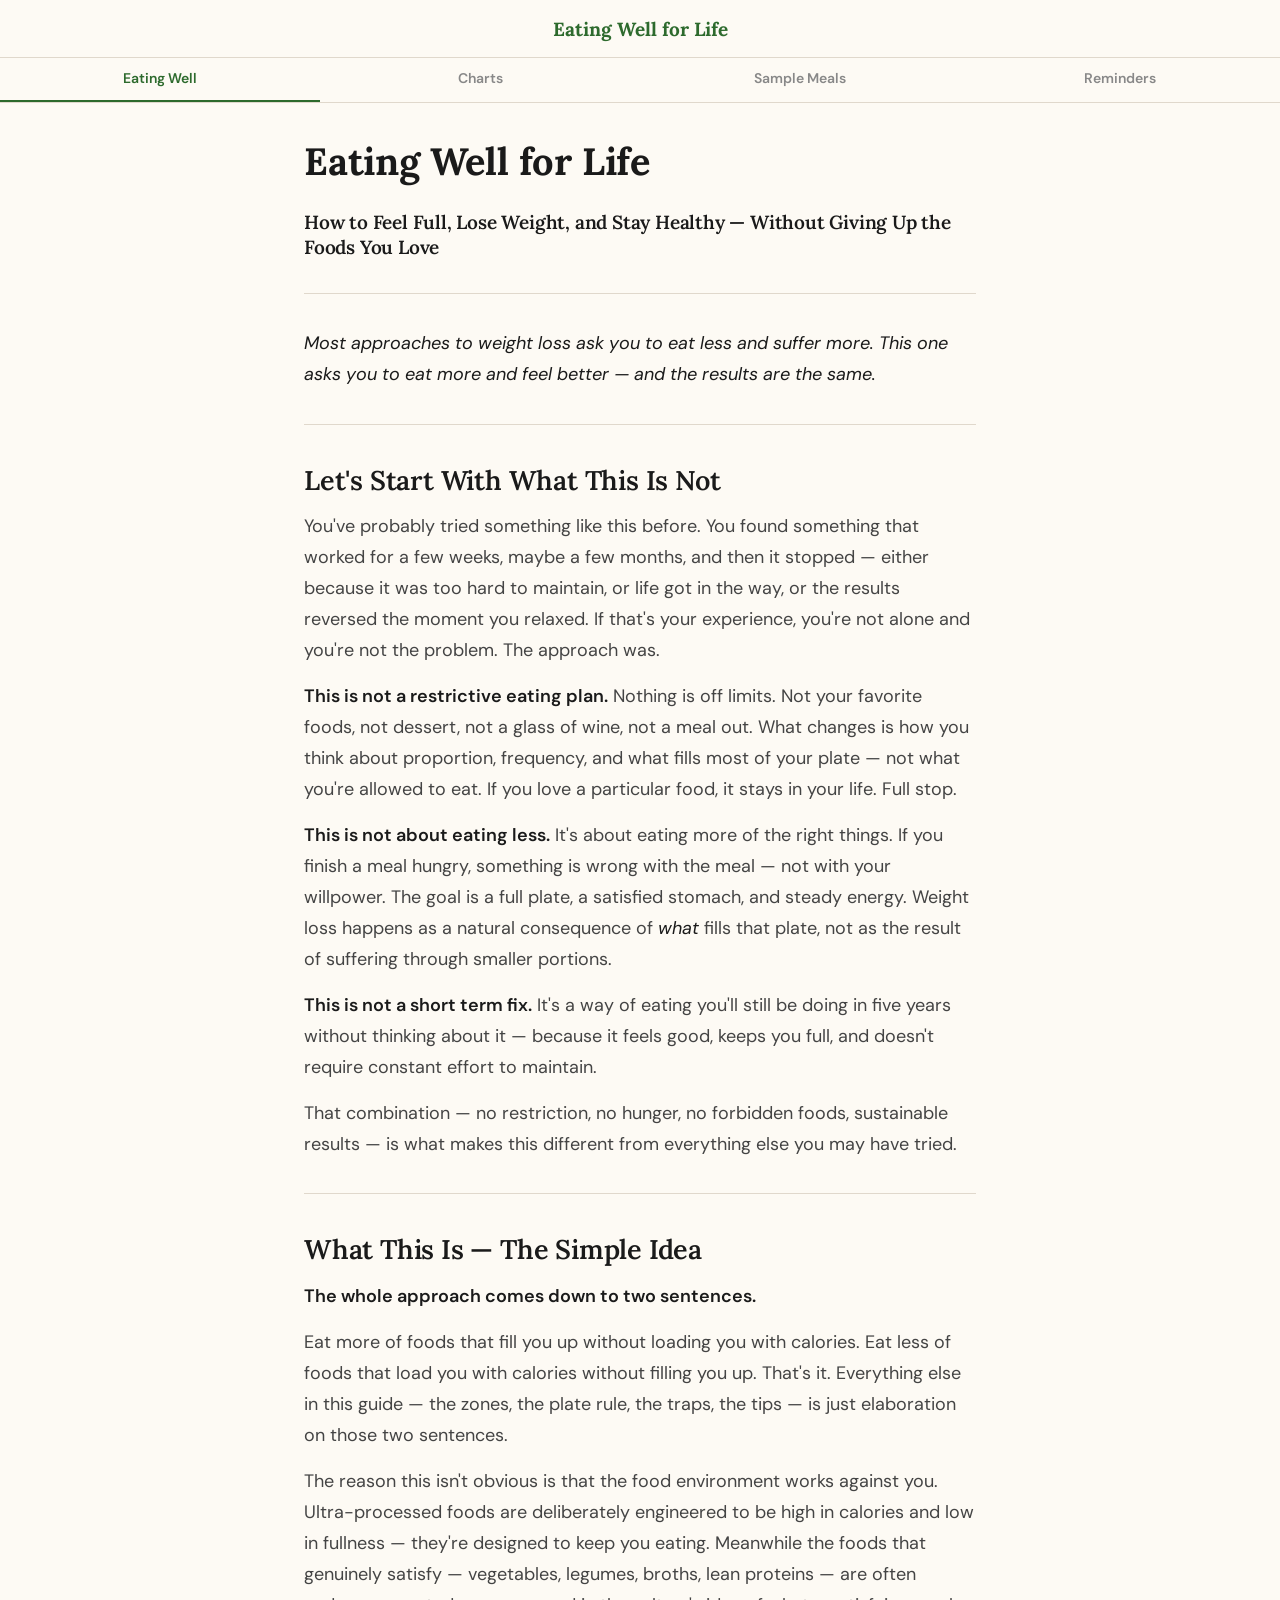
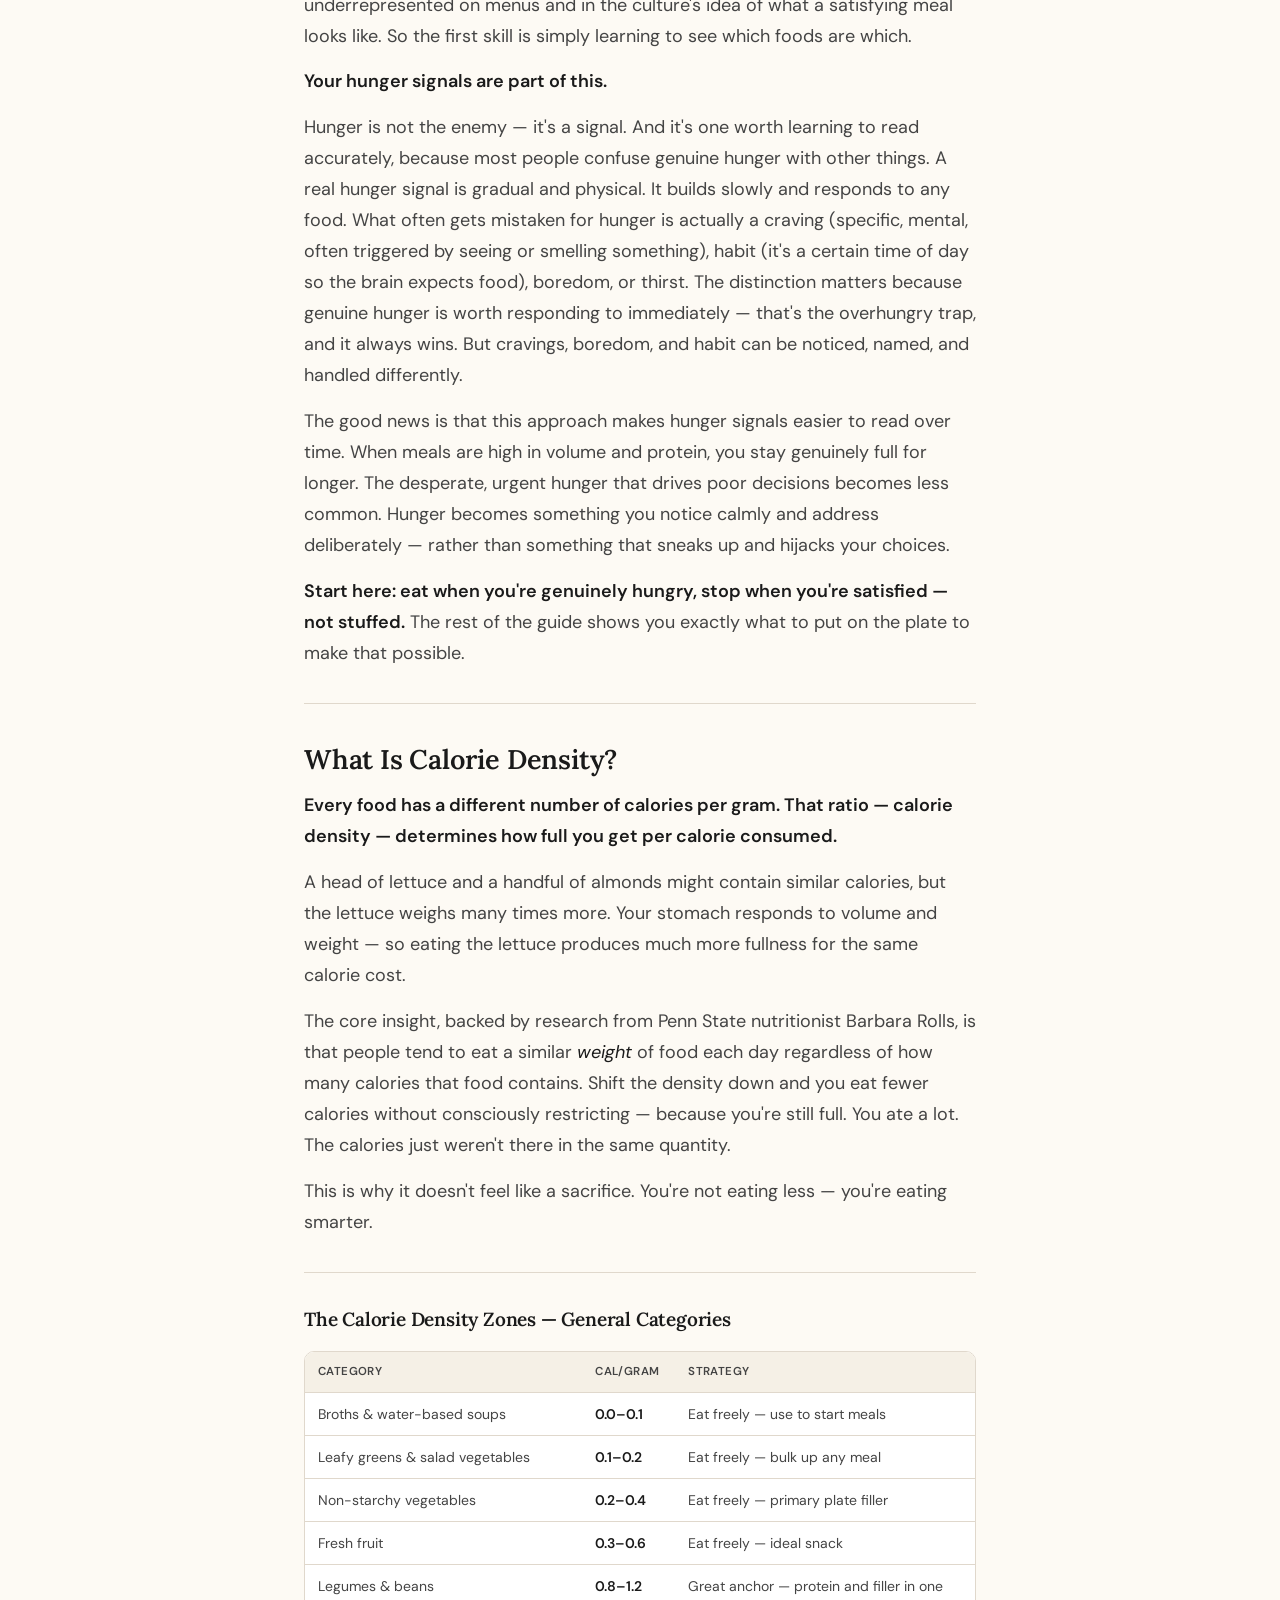
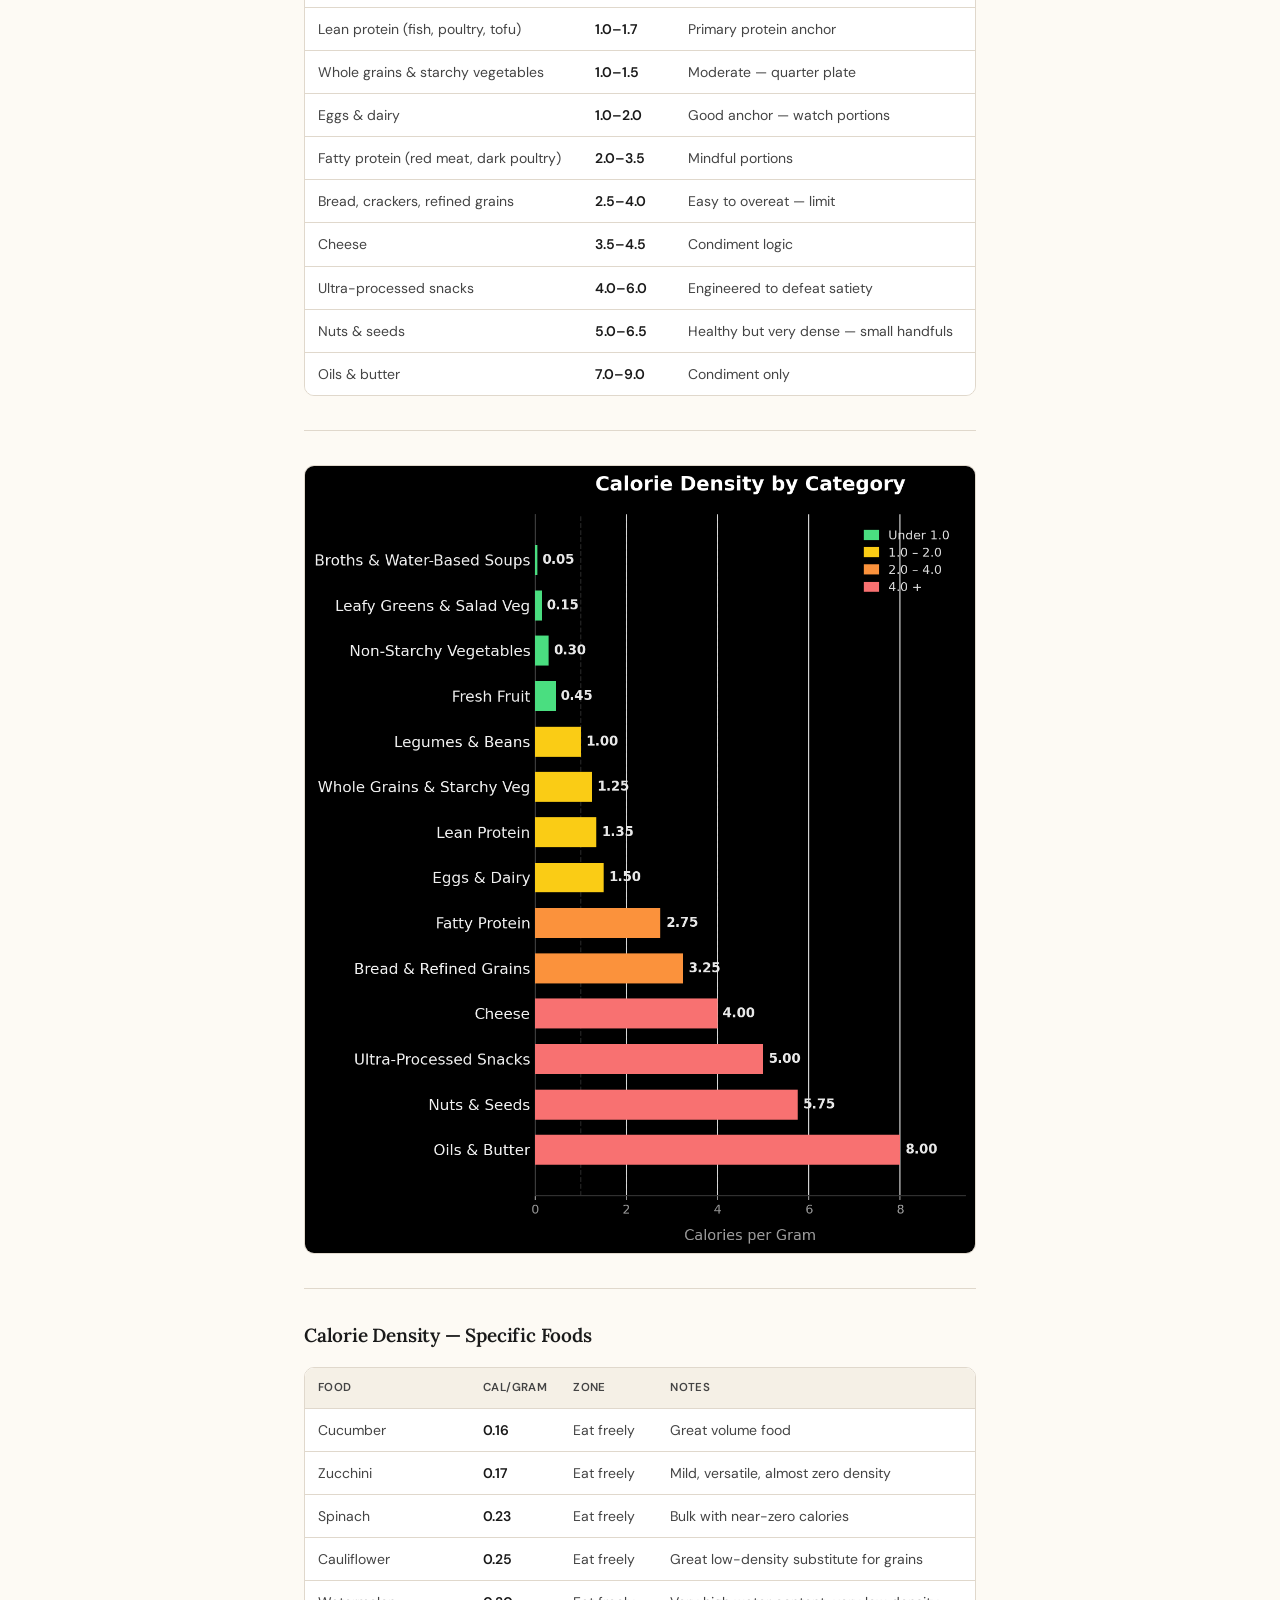
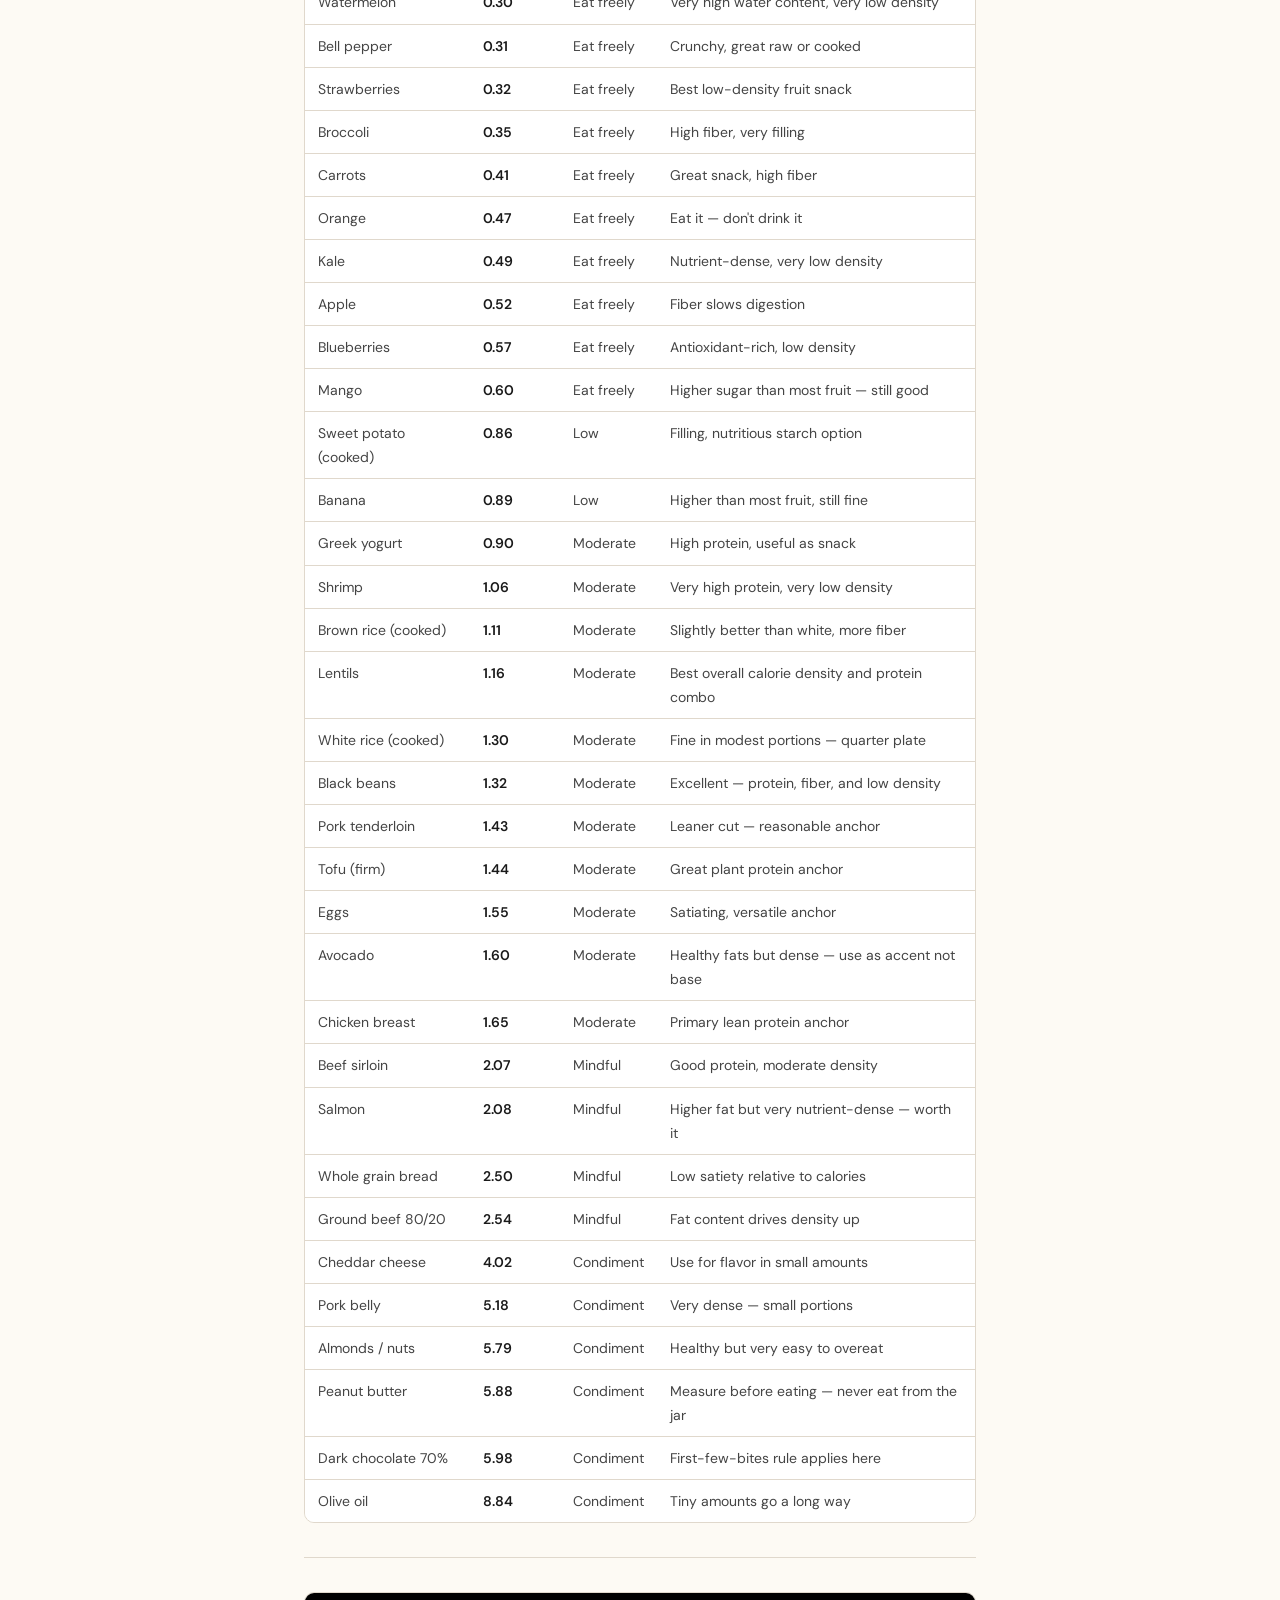
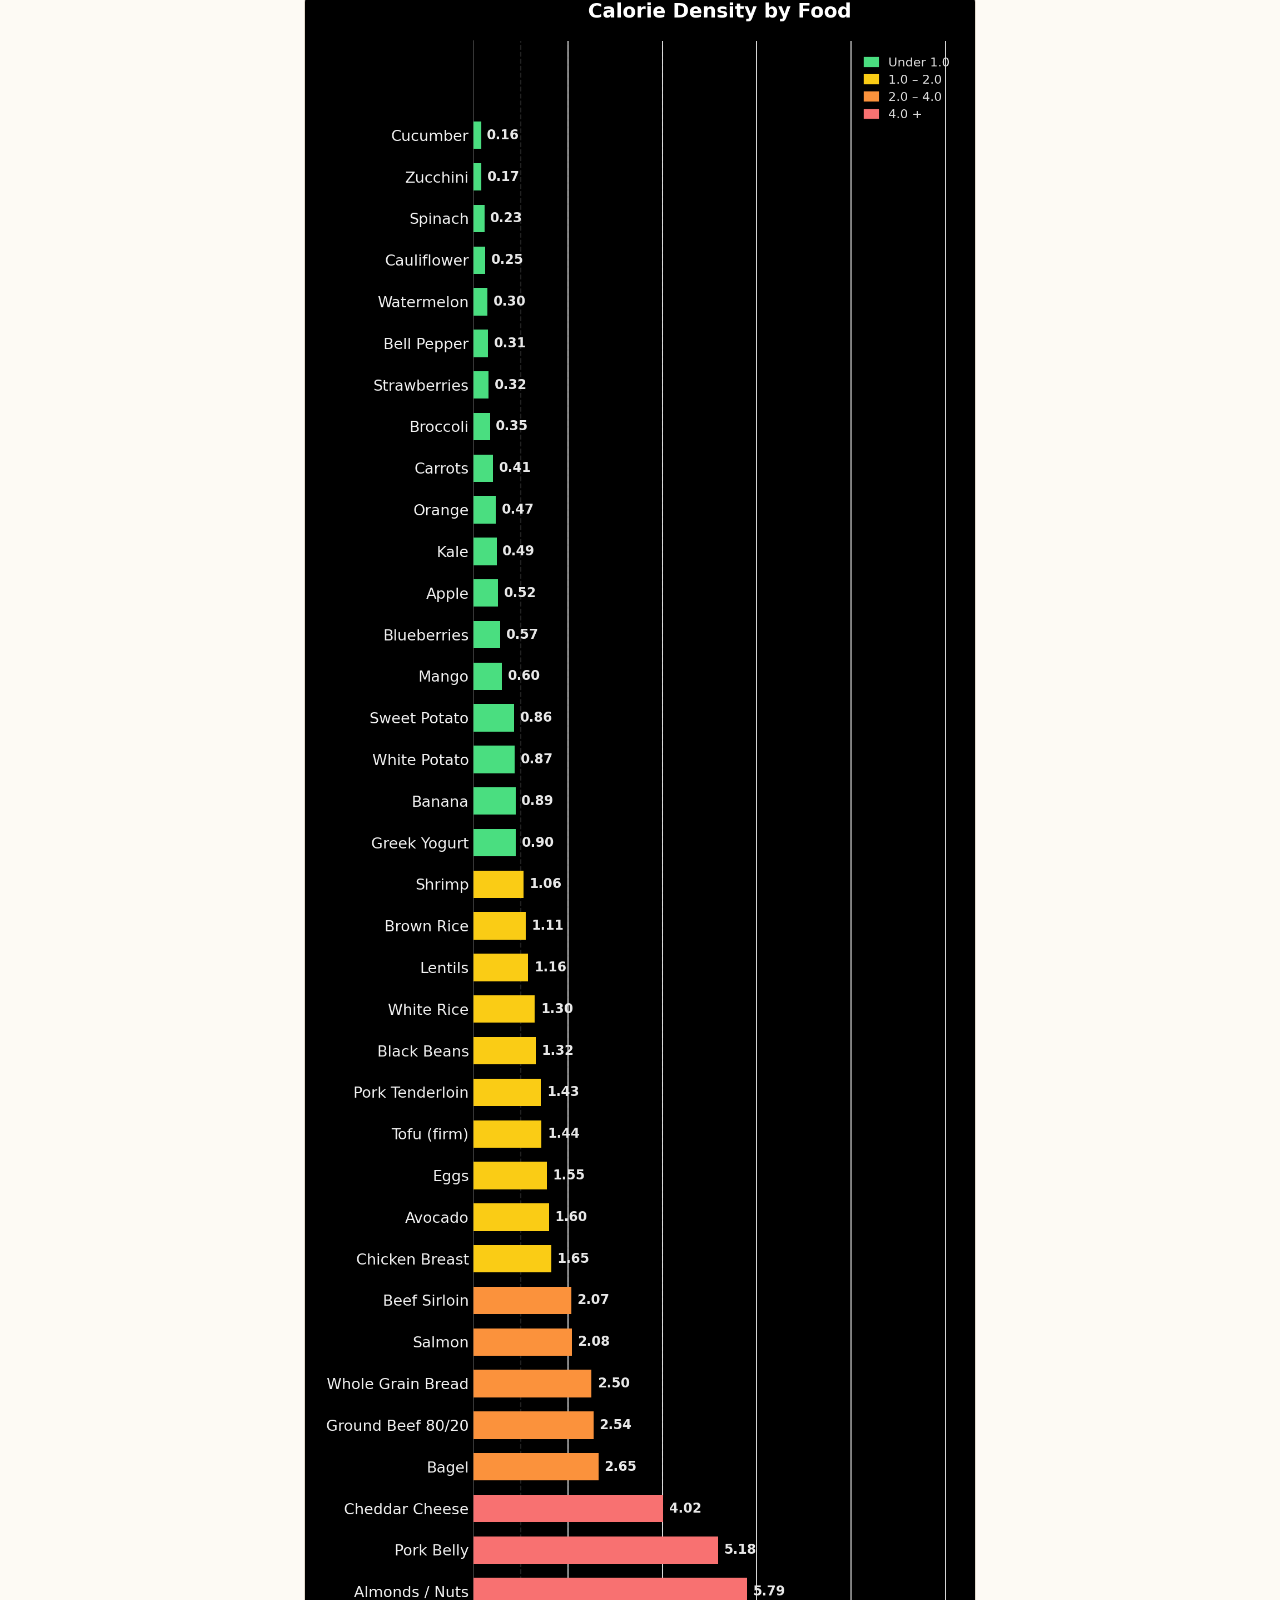
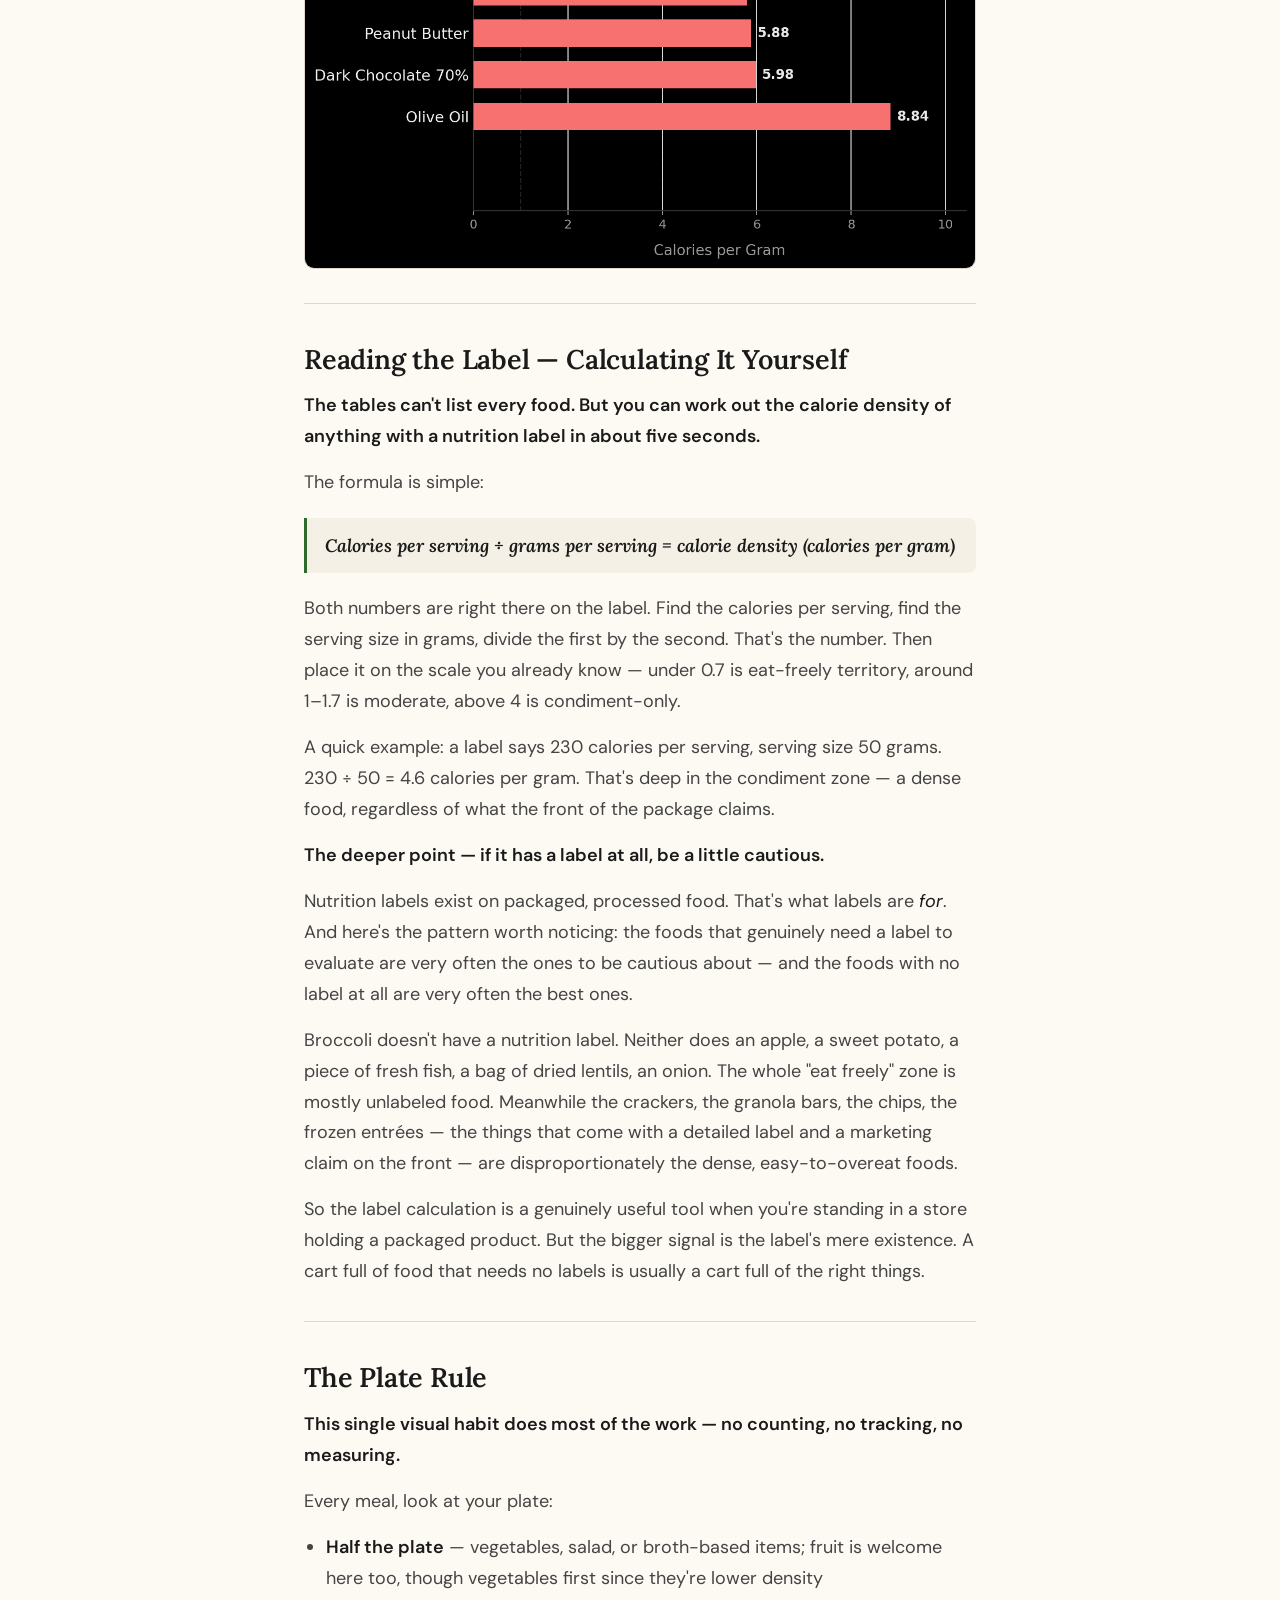
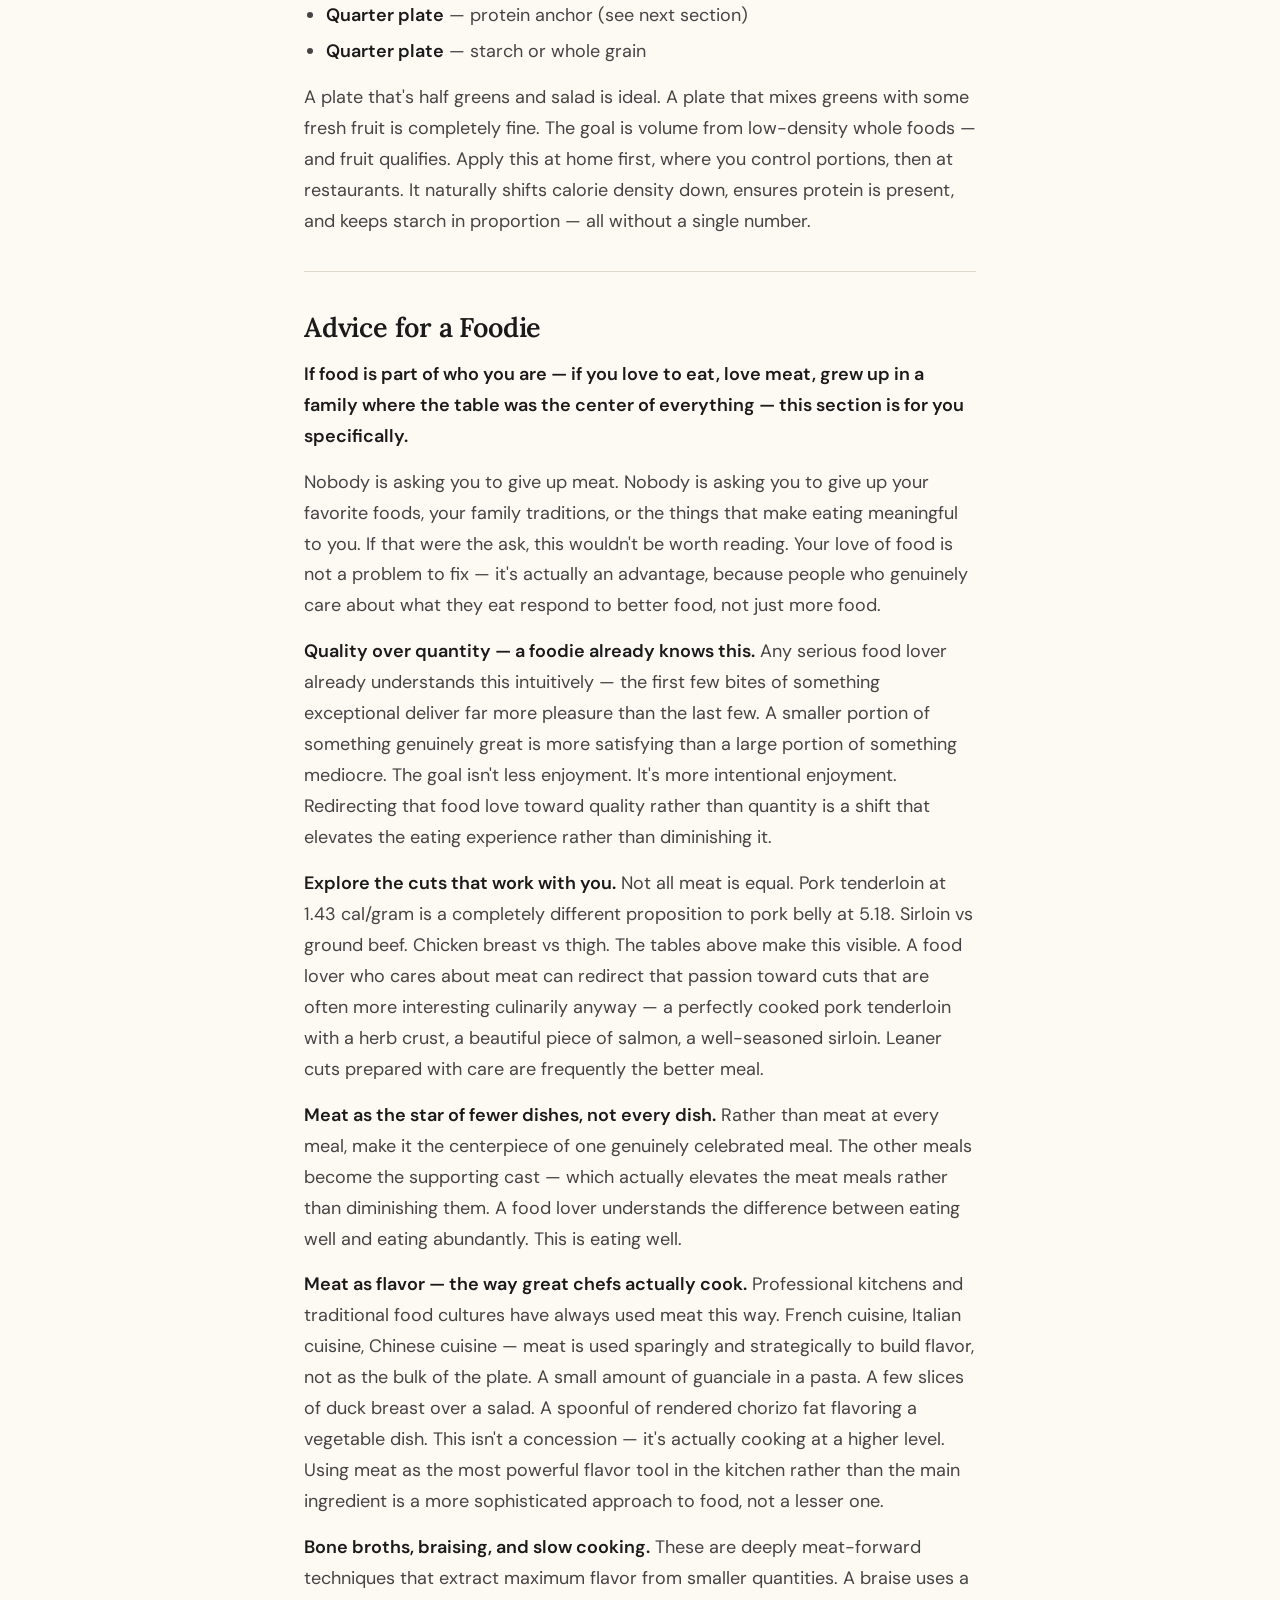
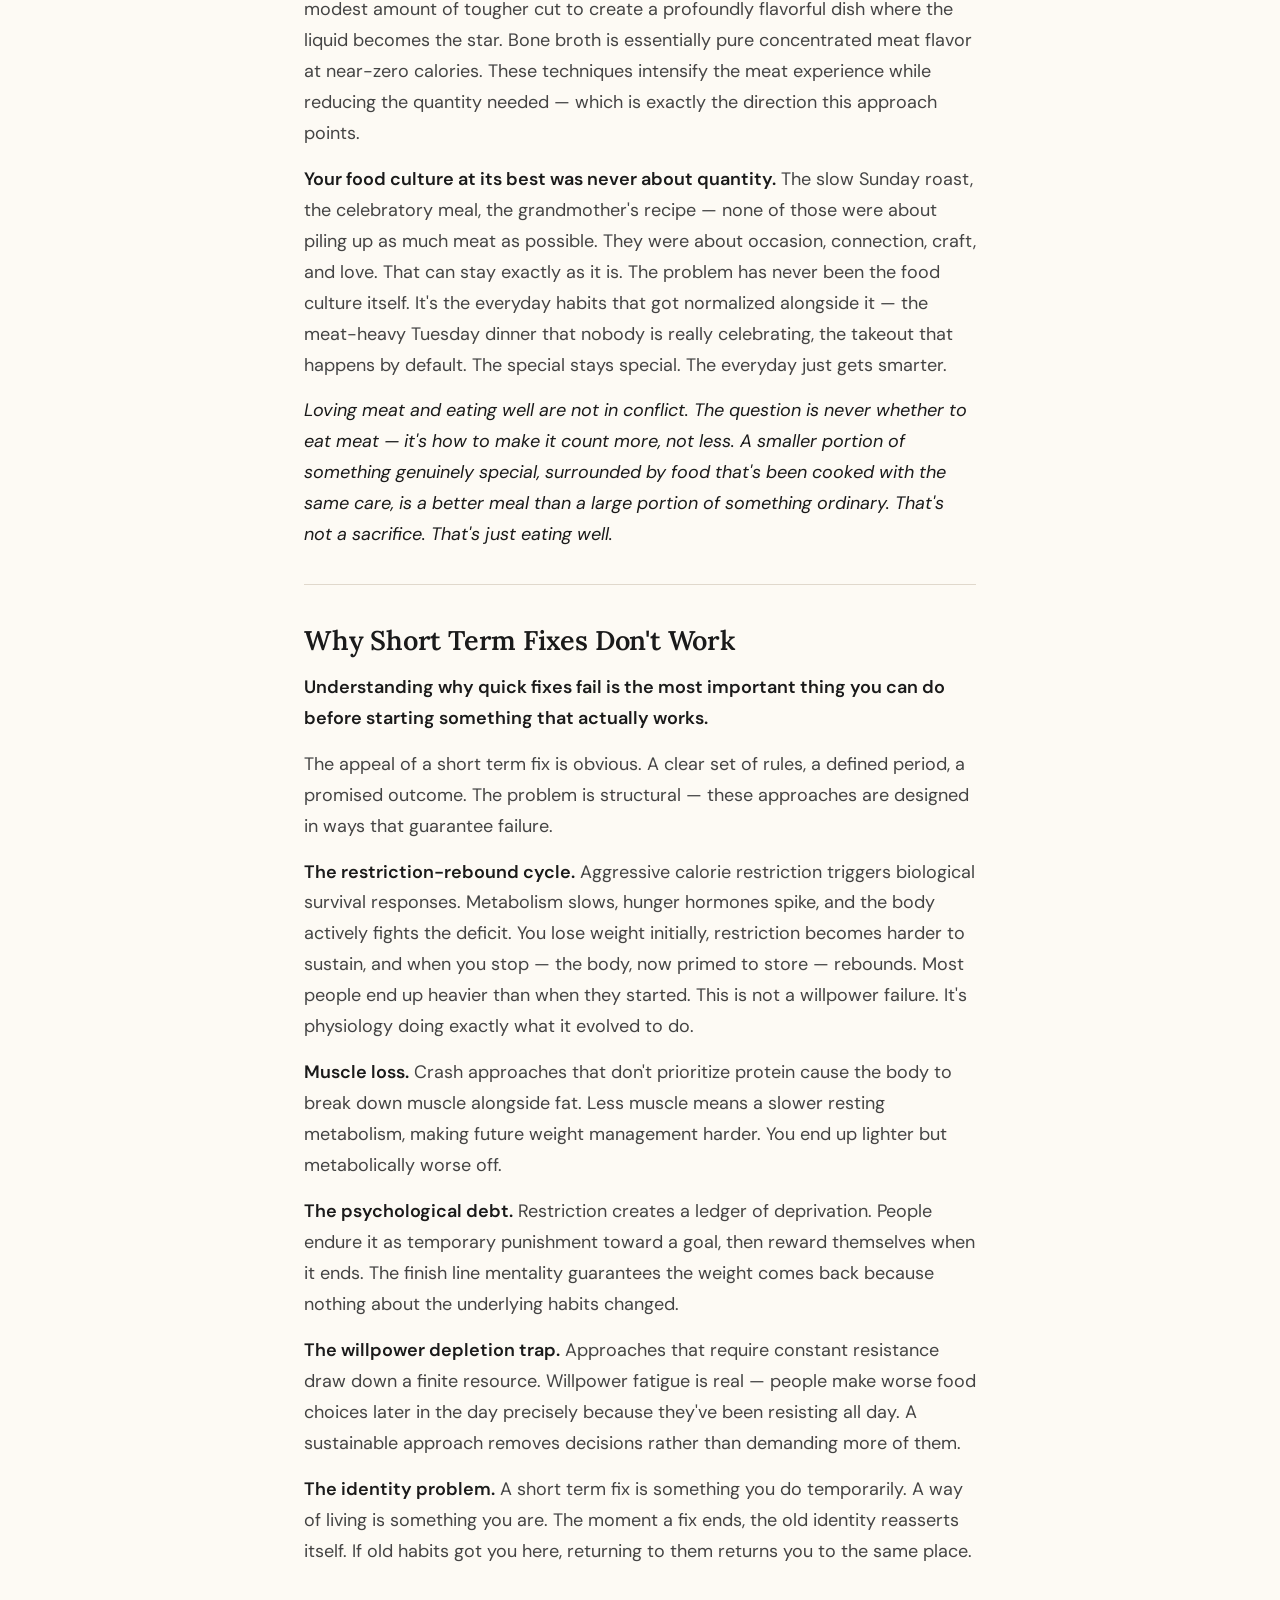
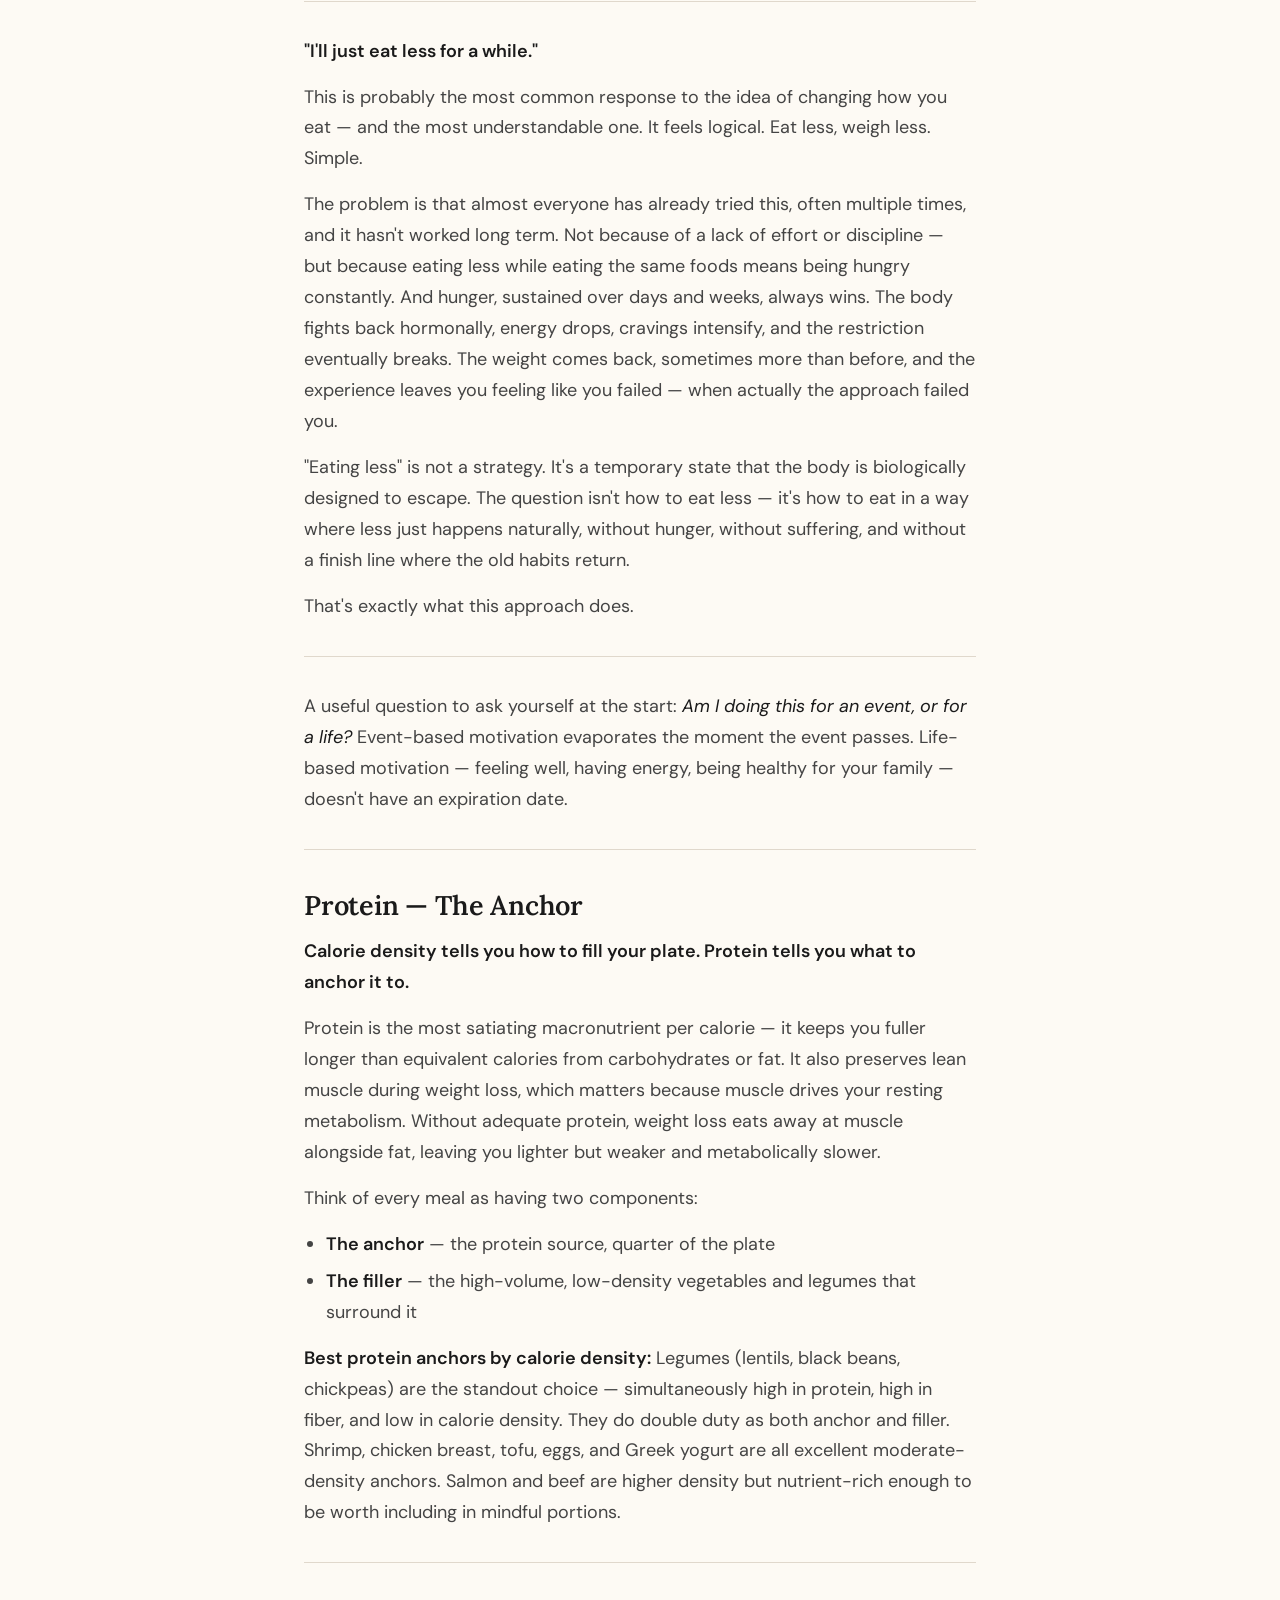
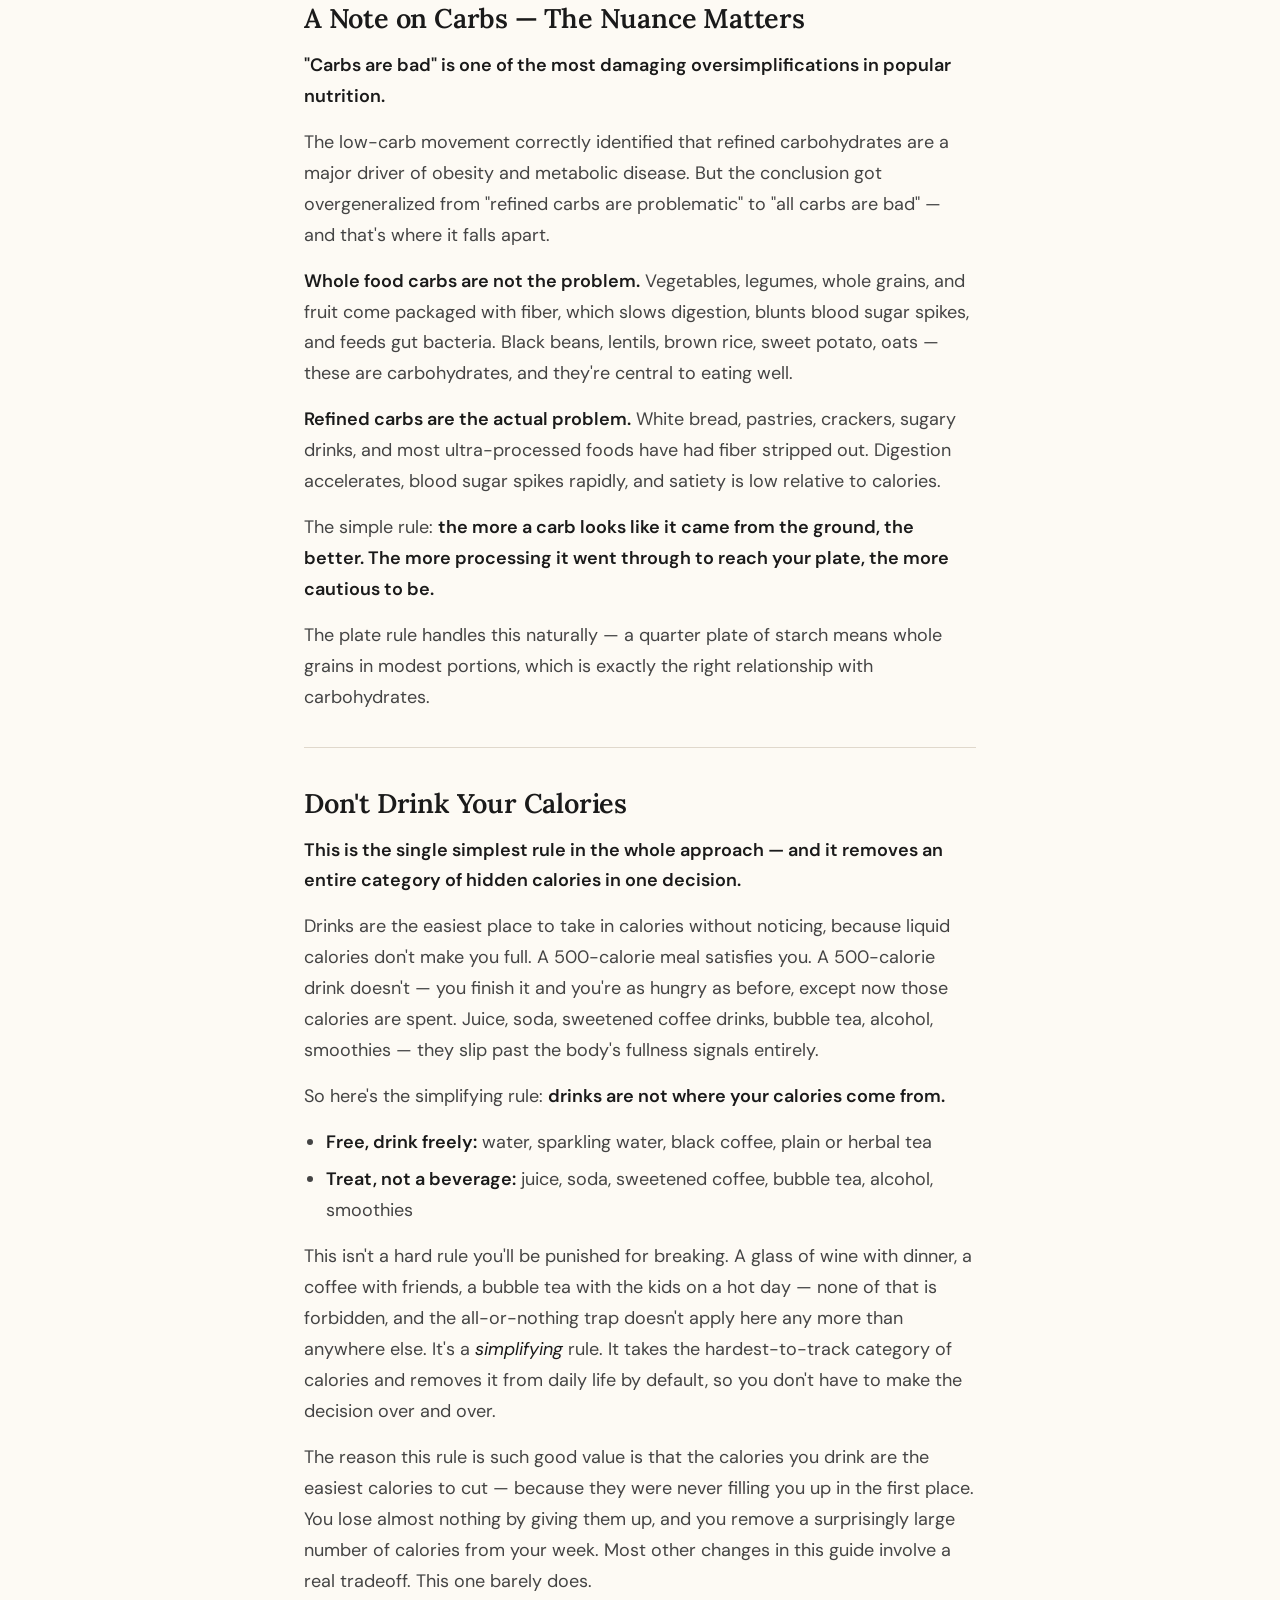
==== eating-well-for-life/index.html @ 0295f92c "Add eating-well app" ====
<!DOCTYPE html>
<html lang="en">
<head>
<meta charset="UTF-8">
<meta name="viewport" content="width=device-width, initial-scale=1.0, viewport-fit=cover">
<meta name="theme-color" content="#2D6A2D">
<title>Eating Well for Life</title>
<link rel="preconnect" href="https://fonts.googleapis.com">
<link rel="preconnect" href="https://fonts.gstatic.com" crossorigin>
<link href="https://fonts.googleapis.com/css2?family=Lora:ital,wght@0,400;0,600;0,700;1,400&family=DM+Sans:wght@300;400;500;600&display=swap" rel="stylesheet">
<style>
*,*::before,*::after{box-sizing:border-box;margin:0;padding:0;}
:root{
  --cream:#FDFAF4; --cream-dark:#F5F0E6;
  --green:#2D6A2D; --green-light:#E8F4E8; --green-mid:#4A8C4A;
  --terracotta:#B85C38;
  --text:#1A1A1A; --text-mid:#444; --text-light:#888;
  --border:#E0D8CC;
}
html{-webkit-text-size-adjust:100%;}
body{
  font-family:'DM Sans',sans-serif;
  background:var(--cream);
  color:var(--text-mid);
  font-size:17px;
  line-height:1.72;
  -webkit-font-smoothing:antialiased;
  padding-bottom:env(safe-area-inset-bottom);
}

/* ── HEADER ── */
header{
  position:sticky; top:0; z-index:100;
  background:rgba(253,250,244,0.97);
  backdrop-filter:blur(8px);
  -webkit-backdrop-filter:blur(8px);
  border-bottom:1px solid var(--border);
  padding-top:env(safe-area-inset-top);
}
.header-title{
  font-family:'Lora',serif; font-weight:700; font-size:17px;
  color:var(--green); text-align:center;
  padding:13px 16px 11px;
}
.tabs{
  display:flex; border-top:1px solid var(--border);
}
.tab{
  flex:1; background:none; border:none; cursor:pointer;
  font-family:'DM Sans',sans-serif; font-size:12.5px; font-weight:600;
  color:var(--text-light);
  padding:11px 4px 12px;
  border-bottom:2.5px solid transparent;
  transition:color .15s,border-color .15s;
  min-height:44px;
  -webkit-tap-highlight-color:transparent;
}
.tab.active{ color:var(--green); border-bottom-color:var(--green); }
.tab:active{ background:var(--green-light); }

/* ── LAYOUT ── */
main{ max-width:720px; margin:0 auto; padding:24px 18px 64px; }
.page{ display:none; }
.page.active{ display:block; animation:fade .25s ease; }
@keyframes fade{ from{opacity:0;} to{opacity:1;} }

/* ── TYPOGRAPHY ── */
h1,h2,h3,h4{ font-family:'Lora',serif; line-height:1.28; color:var(--text); letter-spacing:-0.2px; }
h1{ font-size:30px; font-weight:700; margin:8px 0 18px; line-height:1.2; }
h2{ font-size:23px; font-weight:600; margin:38px 0 14px; }
h3{ font-size:19px; font-weight:600; margin:26px 0 10px; }
h4{ font-size:16px; font-weight:600; margin:18px 0 6px; color:var(--text-mid); }
p{ margin:0 0 15px; }
strong{ color:var(--text); font-weight:600; }
em{ font-style:italic; color:var(--text); }
ul,ol{ margin:0 0 15px; padding-left:22px; }
li{ margin-bottom:6px; }
a{ color:var(--green); text-decoration:underline; }
hr{ border:none; border-top:1px solid var(--border); margin:34px 0; }

/* first heading of a page sits tighter */
.page > h1:first-child{ margin-top:4px; }

/* ── BLOCKQUOTES ── */
blockquote{
  background:var(--cream-dark);
  border-left:3px solid var(--green);
  border-radius:0 8px 8px 0;
  padding:14px 18px; margin:20px 0;
  font-family:'Lora',serif; font-style:italic;
  font-size:18px; color:var(--text); line-height:1.5;
}
blockquote p{ margin:0; }
blockquote p + p{ margin-top:10px; }

/* ── TABLES ── */
.table-scroll{
  overflow-x:auto; -webkit-overflow-scrolling:touch;
  margin:20px 0; border:1px solid var(--border); border-radius:10px;
}
table{ width:100%; border-collapse:collapse; background:#fff; font-size:14px; }
th{
  background:var(--cream-dark); text-align:left;
  padding:10px 13px; font-weight:600; font-size:11.5px;
  letter-spacing:0.4px; text-transform:uppercase; color:var(--text-mid);
  border-bottom:1px solid var(--border); white-space:nowrap;
}
td{ padding:9px 13px; border-bottom:1px solid var(--border); vertical-align:top; }
tr:last-child td{ border-bottom:none; }
td:nth-child(2){ font-weight:600; color:var(--text); white-space:nowrap; }

/* ── IMAGES / CHARTS ── */
img{ max-width:100%; height:auto; display:block; }
img.chart, .page img{
  width:100%; border-radius:10px; margin:16px 0 8px;
  border:1px solid var(--border); background:#000;
}
.charts-intro{
  background:var(--green-light);
  border-left:3px solid var(--green);
  border-radius:0 8px 8px 0;
  padding:14px 18px; margin:18px 0 26px;
  color:var(--text);
}

/* ── CODE (rare) ── */
code{
  background:var(--cream-dark); padding:1px 5px;
  border-radius:4px; font-size:14px;
}

/* ── FOOTER ── */
footer{
  text-align:center; color:var(--text-light); font-size:12.5px;
  padding:28px 18px 8px; border-top:1px solid var(--border);
  max-width:720px; margin:40px auto 0;
}

/* ── LARGER SCREENS ── */
@media (min-width:600px){
  body{ font-size:18px; }
  h1{ font-size:38px; }
  h2{ font-size:27px; }
  .header-title{ font-size:19px; }
  .tab{ font-size:14px; }
  main{ padding:32px 24px 72px; }
}
</style>
</head>
<body>

<header>
  <div class="header-title">Eating Well for Life</div>
  <div class="tabs">
    <button class="tab active" data-page="guide">Eating Well</button>
    <button class="tab" data-page="charts">Charts</button>
    <button class="tab" data-page="meals">Sample Meals</button>
    <button class="tab" data-page="reminders">Reminders</button>
  </div>
</header>

<main>
  <div class="page active" id="page-guide"><h1>Eating Well for Life</h1>
<h3>How to Feel Full, Lose Weight, and Stay Healthy — Without Giving Up the Foods You Love</h3>
<hr />
<p><em>Most approaches to weight loss ask you to eat less and suffer more. This one asks you to eat more and feel better — and the results are the same.</em></p>
<hr />
<h2>Let's Start With What This Is Not</h2>
<p>You've probably tried something like this before. You found something that worked for a few weeks, maybe a few months, and then it stopped — either because it was too hard to maintain, or life got in the way, or the results reversed the moment you relaxed. If that's your experience, you're not alone and you're not the problem. The approach was.</p>
<p><strong>This is not a restrictive eating plan.</strong> Nothing is off limits. Not your favorite foods, not dessert, not a glass of wine, not a meal out. What changes is how you think about proportion, frequency, and what fills most of your plate — not what you're allowed to eat. If you love a particular food, it stays in your life. Full stop.</p>
<p><strong>This is not about eating less.</strong> It's about eating more of the right things. If you finish a meal hungry, something is wrong with the meal — not with your willpower. The goal is a full plate, a satisfied stomach, and steady energy. Weight loss happens as a natural consequence of <em>what</em> fills that plate, not as the result of suffering through smaller portions.</p>
<p><strong>This is not a short term fix.</strong> It's a way of eating you'll still be doing in five years without thinking about it — because it feels good, keeps you full, and doesn't require constant effort to maintain.</p>
<p>That combination — no restriction, no hunger, no forbidden foods, sustainable results — is what makes this different from everything else you may have tried.</p>
<hr />
<h2>What This Is — The Simple Idea</h2>
<p><strong>The whole approach comes down to two sentences.</strong></p>
<p>Eat more of foods that fill you up without loading you with calories. Eat less of foods that load you with calories without filling you up. That's it. Everything else in this guide — the zones, the plate rule, the traps, the tips — is just elaboration on those two sentences.</p>
<p>The reason this isn't obvious is that the food environment works against you. Ultra-processed foods are deliberately engineered to be high in calories and low in fullness — they're designed to keep you eating. Meanwhile the foods that genuinely satisfy — vegetables, legumes, broths, lean proteins — are often underrepresented on menus and in the culture's idea of what a satisfying meal looks like. So the first skill is simply learning to see which foods are which.</p>
<p><strong>Your hunger signals are part of this.</strong></p>
<p>Hunger is not the enemy — it's a signal. And it's one worth learning to read accurately, because most people confuse genuine hunger with other things. A real hunger signal is gradual and physical. It builds slowly and responds to any food. What often gets mistaken for hunger is actually a craving (specific, mental, often triggered by seeing or smelling something), habit (it's a certain time of day so the brain expects food), boredom, or thirst. The distinction matters because genuine hunger is worth responding to immediately — that's the overhungry trap, and it always wins. But cravings, boredom, and habit can be noticed, named, and handled differently.</p>
<p>The good news is that this approach makes hunger signals easier to read over time. When meals are high in volume and protein, you stay genuinely full for longer. The desperate, urgent hunger that drives poor decisions becomes less common. Hunger becomes something you notice calmly and address deliberately — rather than something that sneaks up and hijacks your choices.</p>
<p><strong>Start here: eat when you're genuinely hungry, stop when you're satisfied — not stuffed.</strong> The rest of the guide shows you exactly what to put on the plate to make that possible.</p>
<hr />
<h2>What Is Calorie Density?</h2>
<p><strong>Every food has a different number of calories per gram. That ratio — calorie density — determines how full you get per calorie consumed.</strong></p>
<p>A head of lettuce and a handful of almonds might contain similar calories, but the lettuce weighs many times more. Your stomach responds to volume and weight — so eating the lettuce produces much more fullness for the same calorie cost.</p>
<p>The core insight, backed by research from Penn State nutritionist Barbara Rolls, is that people tend to eat a similar <em>weight</em> of food each day regardless of how many calories that food contains. Shift the density down and you eat fewer calories without consciously restricting — because you're still full. You ate a lot. The calories just weren't there in the same quantity.</p>
<p>This is why it doesn't feel like a sacrifice. You're not eating less — you're eating smarter.</p>
<hr />
<h3>The Calorie Density Zones — General Categories</h3>
<div class="table-scroll"><table>
<thead>
<tr>
<th>Category</th>
<th>Cal/gram</th>
<th>Strategy</th>
</tr>
</thead>
<tbody>
<tr>
<td>Broths &amp; water-based soups</td>
<td>0.0–0.1</td>
<td>Eat freely — use to start meals</td>
</tr>
<tr>
<td>Leafy greens &amp; salad vegetables</td>
<td>0.1–0.2</td>
<td>Eat freely — bulk up any meal</td>
</tr>
<tr>
<td>Non-starchy vegetables</td>
<td>0.2–0.4</td>
<td>Eat freely — primary plate filler</td>
</tr>
<tr>
<td>Fresh fruit</td>
<td>0.3–0.6</td>
<td>Eat freely — ideal snack</td>
</tr>
<tr>
<td>Legumes &amp; beans</td>
<td>0.8–1.2</td>
<td>Great anchor — protein and filler in one</td>
</tr>
<tr>
<td>Lean protein (fish, poultry, tofu)</td>
<td>1.0–1.7</td>
<td>Primary protein anchor</td>
</tr>
<tr>
<td>Whole grains &amp; starchy vegetables</td>
<td>1.0–1.5</td>
<td>Moderate — quarter plate</td>
</tr>
<tr>
<td>Eggs &amp; dairy</td>
<td>1.0–2.0</td>
<td>Good anchor — watch portions</td>
</tr>
<tr>
<td>Fatty protein (red meat, dark poultry)</td>
<td>2.0–3.5</td>
<td>Mindful portions</td>
</tr>
<tr>
<td>Bread, crackers, refined grains</td>
<td>2.5–4.0</td>
<td>Easy to overeat — limit</td>
</tr>
<tr>
<td>Cheese</td>
<td>3.5–4.5</td>
<td>Condiment logic</td>
</tr>
<tr>
<td>Ultra-processed snacks</td>
<td>4.0–6.0</td>
<td>Engineered to defeat satiety</td>
</tr>
<tr>
<td>Nuts &amp; seeds</td>
<td>5.0–6.5</td>
<td>Healthy but very dense — small handfuls</td>
</tr>
<tr>
<td>Oils &amp; butter</td>
<td>7.0–9.0</td>
<td>Condiment only</td>
</tr>
</tbody>
</table></div>
<hr />
<p><img alt="Calorie Density by Category" src="chart-categories-v2.png" /></p>
<hr />
<h3>Calorie Density — Specific Foods</h3>
<div class="table-scroll"><table>
<thead>
<tr>
<th>Food</th>
<th>Cal/gram</th>
<th>Zone</th>
<th>Notes</th>
</tr>
</thead>
<tbody>
<tr>
<td>Cucumber</td>
<td>0.16</td>
<td>Eat freely</td>
<td>Great volume food</td>
</tr>
<tr>
<td>Zucchini</td>
<td>0.17</td>
<td>Eat freely</td>
<td>Mild, versatile, almost zero density</td>
</tr>
<tr>
<td>Spinach</td>
<td>0.23</td>
<td>Eat freely</td>
<td>Bulk with near-zero calories</td>
</tr>
<tr>
<td>Cauliflower</td>
<td>0.25</td>
<td>Eat freely</td>
<td>Great low-density substitute for grains</td>
</tr>
<tr>
<td>Watermelon</td>
<td>0.30</td>
<td>Eat freely</td>
<td>Very high water content, very low density</td>
</tr>
<tr>
<td>Bell pepper</td>
<td>0.31</td>
<td>Eat freely</td>
<td>Crunchy, great raw or cooked</td>
</tr>
<tr>
<td>Strawberries</td>
<td>0.32</td>
<td>Eat freely</td>
<td>Best low-density fruit snack</td>
</tr>
<tr>
<td>Broccoli</td>
<td>0.35</td>
<td>Eat freely</td>
<td>High fiber, very filling</td>
</tr>
<tr>
<td>Carrots</td>
<td>0.41</td>
<td>Eat freely</td>
<td>Great snack, high fiber</td>
</tr>
<tr>
<td>Orange</td>
<td>0.47</td>
<td>Eat freely</td>
<td>Eat it — don't drink it</td>
</tr>
<tr>
<td>Kale</td>
<td>0.49</td>
<td>Eat freely</td>
<td>Nutrient-dense, very low density</td>
</tr>
<tr>
<td>Apple</td>
<td>0.52</td>
<td>Eat freely</td>
<td>Fiber slows digestion</td>
</tr>
<tr>
<td>Blueberries</td>
<td>0.57</td>
<td>Eat freely</td>
<td>Antioxidant-rich, low density</td>
</tr>
<tr>
<td>Mango</td>
<td>0.60</td>
<td>Eat freely</td>
<td>Higher sugar than most fruit — still good</td>
</tr>
<tr>
<td>Sweet potato (cooked)</td>
<td>0.86</td>
<td>Low</td>
<td>Filling, nutritious starch option</td>
</tr>
<tr>
<td>Banana</td>
<td>0.89</td>
<td>Low</td>
<td>Higher than most fruit, still fine</td>
</tr>
<tr>
<td>Greek yogurt</td>
<td>0.90</td>
<td>Moderate</td>
<td>High protein, useful as snack</td>
</tr>
<tr>
<td>Shrimp</td>
<td>1.06</td>
<td>Moderate</td>
<td>Very high protein, very low density</td>
</tr>
<tr>
<td>Brown rice (cooked)</td>
<td>1.11</td>
<td>Moderate</td>
<td>Slightly better than white, more fiber</td>
</tr>
<tr>
<td>Lentils</td>
<td>1.16</td>
<td>Moderate</td>
<td>Best overall calorie density and protein combo</td>
</tr>
<tr>
<td>White rice (cooked)</td>
<td>1.30</td>
<td>Moderate</td>
<td>Fine in modest portions — quarter plate</td>
</tr>
<tr>
<td>Black beans</td>
<td>1.32</td>
<td>Moderate</td>
<td>Excellent — protein, fiber, and low density</td>
</tr>
<tr>
<td>Pork tenderloin</td>
<td>1.43</td>
<td>Moderate</td>
<td>Leaner cut — reasonable anchor</td>
</tr>
<tr>
<td>Tofu (firm)</td>
<td>1.44</td>
<td>Moderate</td>
<td>Great plant protein anchor</td>
</tr>
<tr>
<td>Eggs</td>
<td>1.55</td>
<td>Moderate</td>
<td>Satiating, versatile anchor</td>
</tr>
<tr>
<td>Avocado</td>
<td>1.60</td>
<td>Moderate</td>
<td>Healthy fats but dense — use as accent not base</td>
</tr>
<tr>
<td>Chicken breast</td>
<td>1.65</td>
<td>Moderate</td>
<td>Primary lean protein anchor</td>
</tr>
<tr>
<td>Beef sirloin</td>
<td>2.07</td>
<td>Mindful</td>
<td>Good protein, moderate density</td>
</tr>
<tr>
<td>Salmon</td>
<td>2.08</td>
<td>Mindful</td>
<td>Higher fat but very nutrient-dense — worth it</td>
</tr>
<tr>
<td>Whole grain bread</td>
<td>2.50</td>
<td>Mindful</td>
<td>Low satiety relative to calories</td>
</tr>
<tr>
<td>Ground beef 80/20</td>
<td>2.54</td>
<td>Mindful</td>
<td>Fat content drives density up</td>
</tr>
<tr>
<td>Cheddar cheese</td>
<td>4.02</td>
<td>Condiment</td>
<td>Use for flavor in small amounts</td>
</tr>
<tr>
<td>Pork belly</td>
<td>5.18</td>
<td>Condiment</td>
<td>Very dense — small portions</td>
</tr>
<tr>
<td>Almonds / nuts</td>
<td>5.79</td>
<td>Condiment</td>
<td>Healthy but very easy to overeat</td>
</tr>
<tr>
<td>Peanut butter</td>
<td>5.88</td>
<td>Condiment</td>
<td>Measure before eating — never eat from the jar</td>
</tr>
<tr>
<td>Dark chocolate 70%</td>
<td>5.98</td>
<td>Condiment</td>
<td>First-few-bites rule applies here</td>
</tr>
<tr>
<td>Olive oil</td>
<td>8.84</td>
<td>Condiment</td>
<td>Tiny amounts go a long way</td>
</tr>
</tbody>
</table></div>
<hr />
<p><img alt="Calorie Density by Food" src="chart-foods-v2.png" /></p>
<hr />
<h2>Reading the Label — Calculating It Yourself</h2>
<p><strong>The tables can't list every food. But you can work out the calorie density of anything with a nutrition label in about five seconds.</strong></p>
<p>The formula is simple:</p>
<blockquote>
<p><strong>Calories per serving ÷ grams per serving = calorie density (calories per gram)</strong></p>
</blockquote>
<p>Both numbers are right there on the label. Find the calories per serving, find the serving size in grams, divide the first by the second. That's the number. Then place it on the scale you already know — under 0.7 is eat-freely territory, around 1–1.7 is moderate, above 4 is condiment-only.</p>
<p>A quick example: a label says 230 calories per serving, serving size 50 grams. 230 ÷ 50 = 4.6 calories per gram. That's deep in the condiment zone — a dense food, regardless of what the front of the package claims.</p>
<p><strong>The deeper point — if it has a label at all, be a little cautious.</strong></p>
<p>Nutrition labels exist on packaged, processed food. That's what labels are <em>for</em>. And here's the pattern worth noticing: the foods that genuinely need a label to evaluate are very often the ones to be cautious about — and the foods with no label at all are very often the best ones.</p>
<p>Broccoli doesn't have a nutrition label. Neither does an apple, a sweet potato, a piece of fresh fish, a bag of dried lentils, an onion. The whole "eat freely" zone is mostly unlabeled food. Meanwhile the crackers, the granola bars, the chips, the frozen entrées — the things that come with a detailed label and a marketing claim on the front — are disproportionately the dense, easy-to-overeat foods.</p>
<p>So the label calculation is a genuinely useful tool when you're standing in a store holding a packaged product. But the bigger signal is the label's mere existence. A cart full of food that needs no labels is usually a cart full of the right things.</p>
<hr />
<h2>The Plate Rule</h2>
<p><strong>This single visual habit does most of the work — no counting, no tracking, no measuring.</strong></p>
<p>Every meal, look at your plate:</p>
<ul>
<li><strong>Half the plate</strong> — vegetables, salad, or broth-based items; fruit is welcome here too, though vegetables first since they're lower density</li>
<li><strong>Quarter plate</strong> — protein anchor (see next section)</li>
<li><strong>Quarter plate</strong> — starch or whole grain</li>
</ul>
<p>A plate that's half greens and salad is ideal. A plate that mixes greens with some fresh fruit is completely fine. The goal is volume from low-density whole foods — and fruit qualifies. Apply this at home first, where you control portions, then at restaurants. It naturally shifts calorie density down, ensures protein is present, and keeps starch in proportion — all without a single number.</p>
<hr />
<h2>Advice for a Foodie</h2>
<p><strong>If food is part of who you are — if you love to eat, love meat, grew up in a family where the table was the center of everything — this section is for you specifically.</strong></p>
<p>Nobody is asking you to give up meat. Nobody is asking you to give up your favorite foods, your family traditions, or the things that make eating meaningful to you. If that were the ask, this wouldn't be worth reading. Your love of food is not a problem to fix — it's actually an advantage, because people who genuinely care about what they eat respond to better food, not just more food.</p>
<p><strong>Quality over quantity — a foodie already knows this.</strong>
Any serious food lover already understands this intuitively — the first few bites of something exceptional deliver far more pleasure than the last few. A smaller portion of something genuinely great is more satisfying than a large portion of something mediocre. The goal isn't less enjoyment. It's more intentional enjoyment. Redirecting that food love toward quality rather than quantity is a shift that elevates the eating experience rather than diminishing it.</p>
<p><strong>Explore the cuts that work with you.</strong>
Not all meat is equal. Pork tenderloin at 1.43 cal/gram is a completely different proposition to pork belly at 5.18. Sirloin vs ground beef. Chicken breast vs thigh. The tables above make this visible. A food lover who cares about meat can redirect that passion toward cuts that are often more interesting culinarily anyway — a perfectly cooked pork tenderloin with a herb crust, a beautiful piece of salmon, a well-seasoned sirloin. Leaner cuts prepared with care are frequently the better meal.</p>
<p><strong>Meat as the star of fewer dishes, not every dish.</strong>
Rather than meat at every meal, make it the centerpiece of one genuinely celebrated meal. The other meals become the supporting cast — which actually elevates the meat meals rather than diminishing them. A food lover understands the difference between eating well and eating abundantly. This is eating well.</p>
<p><strong>Meat as flavor — the way great chefs actually cook.</strong>
Professional kitchens and traditional food cultures have always used meat this way. French cuisine, Italian cuisine, Chinese cuisine — meat is used sparingly and strategically to build flavor, not as the bulk of the plate. A small amount of guanciale in a pasta. A few slices of duck breast over a salad. A spoonful of rendered chorizo fat flavoring a vegetable dish. This isn't a concession — it's actually cooking at a higher level. Using meat as the most powerful flavor tool in the kitchen rather than the main ingredient is a more sophisticated approach to food, not a lesser one.</p>
<p><strong>Bone broths, braising, and slow cooking.</strong>
These are deeply meat-forward techniques that extract maximum flavor from smaller quantities. A braise uses a modest amount of tougher cut to create a profoundly flavorful dish where the liquid becomes the star. Bone broth is essentially pure concentrated meat flavor at near-zero calories. These techniques intensify the meat experience while reducing the quantity needed — which is exactly the direction this approach points.</p>
<p><strong>Your food culture at its best was never about quantity.</strong>
The slow Sunday roast, the celebratory meal, the grandmother's recipe — none of those were about piling up as much meat as possible. They were about occasion, connection, craft, and love. That can stay exactly as it is. The problem has never been the food culture itself. It's the everyday habits that got normalized alongside it — the meat-heavy Tuesday dinner that nobody is really celebrating, the takeout that happens by default. The special stays special. The everyday just gets smarter.</p>
<p><em>Loving meat and eating well are not in conflict. The question is never whether to eat meat — it's how to make it count more, not less. A smaller portion of something genuinely special, surrounded by food that's been cooked with the same care, is a better meal than a large portion of something ordinary. That's not a sacrifice. That's just eating well.</em></p>
<hr />
<h2>Why Short Term Fixes Don't Work</h2>
<p><strong>Understanding why quick fixes fail is the most important thing you can do before starting something that actually works.</strong></p>
<p>The appeal of a short term fix is obvious. A clear set of rules, a defined period, a promised outcome. The problem is structural — these approaches are designed in ways that guarantee failure.</p>
<p><strong>The restriction-rebound cycle.</strong> Aggressive calorie restriction triggers biological survival responses. Metabolism slows, hunger hormones spike, and the body actively fights the deficit. You lose weight initially, restriction becomes harder to sustain, and when you stop — the body, now primed to store — rebounds. Most people end up heavier than when they started. This is not a willpower failure. It's physiology doing exactly what it evolved to do.</p>
<p><strong>Muscle loss.</strong> Crash approaches that don't prioritize protein cause the body to break down muscle alongside fat. Less muscle means a slower resting metabolism, making future weight management harder. You end up lighter but metabolically worse off.</p>
<p><strong>The psychological debt.</strong> Restriction creates a ledger of deprivation. People endure it as temporary punishment toward a goal, then reward themselves when it ends. The finish line mentality guarantees the weight comes back because nothing about the underlying habits changed.</p>
<p><strong>The willpower depletion trap.</strong> Approaches that require constant resistance draw down a finite resource. Willpower fatigue is real — people make worse food choices later in the day precisely because they've been resisting all day. A sustainable approach removes decisions rather than demanding more of them.</p>
<p><strong>The identity problem.</strong> A short term fix is something you do temporarily. A way of living is something you are. The moment a fix ends, the old identity reasserts itself. If old habits got you here, returning to them returns you to the same place.</p>
<hr />
<p><strong>"I'll just eat less for a while."</strong></p>
<p>This is probably the most common response to the idea of changing how you eat — and the most understandable one. It feels logical. Eat less, weigh less. Simple.</p>
<p>The problem is that almost everyone has already tried this, often multiple times, and it hasn't worked long term. Not because of a lack of effort or discipline — but because eating less while eating the same foods means being hungry constantly. And hunger, sustained over days and weeks, always wins. The body fights back hormonally, energy drops, cravings intensify, and the restriction eventually breaks. The weight comes back, sometimes more than before, and the experience leaves you feeling like you failed — when actually the approach failed you.</p>
<p>"Eating less" is not a strategy. It's a temporary state that the body is biologically designed to escape. The question isn't how to eat less — it's how to eat in a way where less just happens naturally, without hunger, without suffering, and without a finish line where the old habits return.</p>
<p>That's exactly what this approach does.</p>
<hr />
<p>A useful question to ask yourself at the start: <em>Am I doing this for an event, or for a life?</em> Event-based motivation evaporates the moment the event passes. Life-based motivation — feeling well, having energy, being healthy for your family — doesn't have an expiration date.</p>
<hr />
<h2>Protein — The Anchor</h2>
<p><strong>Calorie density tells you how to fill your plate. Protein tells you what to anchor it to.</strong></p>
<p>Protein is the most satiating macronutrient per calorie — it keeps you fuller longer than equivalent calories from carbohydrates or fat. It also preserves lean muscle during weight loss, which matters because muscle drives your resting metabolism. Without adequate protein, weight loss eats away at muscle alongside fat, leaving you lighter but weaker and metabolically slower.</p>
<p>Think of every meal as having two components:</p>
<ul>
<li><strong>The anchor</strong> — the protein source, quarter of the plate</li>
<li><strong>The filler</strong> — the high-volume, low-density vegetables and legumes that surround it</li>
</ul>
<p><strong>Best protein anchors by calorie density:</strong> Legumes (lentils, black beans, chickpeas) are the standout choice — simultaneously high in protein, high in fiber, and low in calorie density. They do double duty as both anchor and filler. Shrimp, chicken breast, tofu, eggs, and Greek yogurt are all excellent moderate-density anchors. Salmon and beef are higher density but nutrient-rich enough to be worth including in mindful portions.</p>
<hr />
<h2>A Note on Carbs — The Nuance Matters</h2>
<p><strong>"Carbs are bad" is one of the most damaging oversimplifications in popular nutrition.</strong></p>
<p>The low-carb movement correctly identified that refined carbohydrates are a major driver of obesity and metabolic disease. But the conclusion got overgeneralized from "refined carbs are problematic" to "all carbs are bad" — and that's where it falls apart.</p>
<p><strong>Whole food carbs are not the problem.</strong> Vegetables, legumes, whole grains, and fruit come packaged with fiber, which slows digestion, blunts blood sugar spikes, and feeds gut bacteria. Black beans, lentils, brown rice, sweet potato, oats — these are carbohydrates, and they're central to eating well.</p>
<p><strong>Refined carbs are the actual problem.</strong> White bread, pastries, crackers, sugary drinks, and most ultra-processed foods have had fiber stripped out. Digestion accelerates, blood sugar spikes rapidly, and satiety is low relative to calories.</p>
<p>The simple rule: <strong>the more a carb looks like it came from the ground, the better. The more processing it went through to reach your plate, the more cautious to be.</strong></p>
<p>The plate rule handles this naturally — a quarter plate of starch means whole grains in modest portions, which is exactly the right relationship with carbohydrates.</p>
<hr />
<h2>Don't Drink Your Calories</h2>
<p><strong>This is the single simplest rule in the whole approach — and it removes an entire category of hidden calories in one decision.</strong></p>
<p>Drinks are the easiest place to take in calories without noticing, because liquid calories don't make you full. A 500-calorie meal satisfies you. A 500-calorie drink doesn't — you finish it and you're as hungry as before, except now those calories are spent. Juice, soda, sweetened coffee drinks, bubble tea, alcohol, smoothies — they slip past the body's fullness signals entirely.</p>
<p>So here's the simplifying rule: <strong>drinks are not where your calories come from.</strong></p>
<ul>
<li><strong>Free, drink freely:</strong> water, sparkling water, black coffee, plain or herbal tea</li>
<li><strong>Treat, not a beverage:</strong> juice, soda, sweetened coffee, bubble tea, alcohol, smoothies</li>
</ul>
<p>This isn't a hard rule you'll be punished for breaking. A glass of wine with dinner, a coffee with friends, a bubble tea with the kids on a hot day — none of that is forbidden, and the all-or-nothing trap doesn't apply here any more than anywhere else. It's a <em>simplifying</em> rule. It takes the hardest-to-track category of calories and removes it from daily life by default, so you don't have to make the decision over and over.</p>
<p>The reason this rule is such good value is that the calories you drink are the easiest calories to cut — because they were never filling you up in the first place. You lose almost nothing by giving them up, and you remove a surprisingly large number of calories from your week. Most other changes in this guide involve a real tradeoff. This one barely does.</p>
<p>One specific note worth repeating: <strong>don't drink your fruit.</strong> A whole orange is fiber, volume, water, and takes time to eat. Orange juice is the sugar with the fiber stripped out, and it's easy to drink three oranges' worth in thirty seconds without noticing. Whenever there's a choice between the whole fruit and the juice, the whole fruit wins.</p>
<hr />
<h2>A Note on Food and Status</h2>
<p><strong>One of the quietest obstacles to eating well is the cultural story we've absorbed about what certain foods say about us.</strong></p>
<p>Without realizing it, most of us carry a hierarchy: steak is celebration, abundance, a sign of doing well. A big plate of meat is a reward. Vegetables are a side dish — supporting cast, never the point. Salad is what you eat when you're punishing yourself. Beans and lentils are budget food, peasant food, what you eat when you can't afford anything better.</p>
<p>These associations are so embedded that people sometimes resist eating patterns not because the food tastes bad — but because of what eating that way feels like it says about them.</p>
<p>Here's the reframe worth sitting with: <strong>the food cultures with the longest lives and the best health outcomes eat exactly what Western culture labeled poor people's food.</strong> Beans, rice, vegetables, modest amounts of meat, eaten in abundance. The longest-lived communities on earth — in Japan, Sardinia, Greece, Costa Rica — have been eating this way for generations, not because they couldn't afford better, but because it <em>is</em> better.</p>
<p>The status hierarchy got it completely backwards. A plate stacked with meat isn't abundance — it's a calorie density problem. A bowl of lentils with vegetables and herbs isn't poverty — it's the meal that gets people to 90 in good health.</p>
<p>Letting go of those associations isn't just a nice idea. For many people it's the actual obstacle between where they are and where they want to be.</p>
<hr />
<h2>The Traps — What's Working Against You Without You Knowing</h2>
<p><strong>None of these feel like traps while you're in them. They all have a completely convincing internal logic in the moment.</strong> That's what makes them traps rather than mistakes. Recognizing them by name removes their power.</p>
<hr />
<h3>The Overhungry Trap</h3>
<p><strong>Waiting too long to eat is one of the most common reasons people make poor food choices — and it has nothing to do with willpower.</strong></p>
<p>When you get too hungry, cortisol and ghrelin (the hunger hormone) spike. At that point the brain's reward system genuinely overrides rational food choice. You stop choosing what you planned to eat and start choosing whatever will deliver fast reward — fat, sugar, and salt. It's neurochemistry, not weakness.</p>
<p>The pattern looks like this: skipping a meal → powering through hunger → arriving ravenous → eating fast, eating dense, eating more than intended → feeling guilty → restricting the next day → repeat.</p>
<p>The fix is prevention. A low-density snack buffer — fruit, raw vegetables, a cup of broth — in the window before you historically get overhungry prevents the spike before it happens. Eating this way, done well, means you're never hungry enough for that override to kick in.</p>
<hr />
<h3>The Healthy Halo Trap</h3>
<p><strong>Eating more of something because it's labeled healthy is one of the most common ways good intentions go sideways.</strong></p>
<p>Granola, açaí bowls, trail mix, whole grain crackers, smoothies — all marketed as health foods but often extremely calorie dense. The label gives unconscious permission for larger portions. The food isn't the problem; the portion enabled by the halo is.</p>
<hr />
<h3>The Liquid Calories Trap</h3>
<p><strong>Drinks don't trigger the same satiety signals as food, so the brain dramatically undercounts them.</strong></p>
<p>Juices, lattes, sports drinks, smoothies, alcohol — they add up fast and the brain essentially doesn't register them as eating. You can drink 500 calories and feel no fuller than before. The same 500 calories as food would have genuinely satisfied you.</p>
<p><strong>Bubble tea is the most extreme example worth knowing about.</strong> A large milk tea with tapioca pearls typically runs 500 to 800 calories — with 60 to 90 grams of sugar, and sometimes a full day's worth of saturated fat. That's a meal's worth of calories in a cup, and it leaves you no fuller than before you drank it.</p>
<p>It's deceptive in a specific way. Bubble tea <em>looks</em> light — it's mostly liquid and ice by weight, so by the numbers it can seem low density. That's a statistical illusion. The water and ice inflate the weight, but every one of those calories is still there, and none of the fullness is. The tapioca pearls make it worse — they're balls of starch cooked in sugar syrup sitting at the bottom of the cup, and they don't register as "food" the way a plate of rice would.</p>
<p>If bubble tea is part of life — and it often is — the harm-reduction moves are real: most shops let you set the sugar level (ordering 25–50% instead of 100% cuts a lot), skipping the pearls and foam removes a big chunk, and a smaller size scales everything down. But the cleanest approach is the one in the next section.</p>
<hr />
<h3>The Americanization Trap</h3>
<p><strong>Many Asian dishes that appear healthy have been significantly altered for the American market in ways that dramatically increase calorie density.</strong></p>
<p>Traditional pho is mostly broth — nearly zero calories per gram — with modest amounts of thin-sliced meat, rice noodles, and fresh herbs. American versions flip that ratio: more meat, more noodles, less herb, richer broth. A very different calorie proposition. The same transformation happens across nearly every Asian cuisine:</p>
<ul>
<li><strong>Ramen</strong> — traditional is light broth with modest toppings. American ramen shops pile on chashu pork, butter, corn, and rich fatty broth. A bowl can easily hit 800–1,200 calories.</li>
<li><strong>Sushi</strong> — traditional nigiri is fish and a small mound of rice. American menus are dominated by rolls loaded with cream cheese, spicy mayo, tempura, and avocado. Simple nigiri is the lower-density choice almost every time.</li>
<li><strong>Pad Thai</strong> — the street version in Thailand is lighter and smaller with a moderate sauce ratio. American portions are often two to three times larger with heavier peanut sauce.</li>
<li><strong>Chinese food</strong> — dishes like General Tso's chicken, orange chicken, and sesame chicken don't exist in China. They're deep-fried protein in sugary sauce, invented for the American market. Authentic Chinese cooking uses meat as a flavoring, not a centerpiece, surrounded by vegetables.</li>
<li><strong>Korean BBQ</strong> — the authentic experience centers around many small banchan (side dishes), mostly vegetable-based, that fill you up alongside modest grilled meat. American Korean BBQ often skips or minimizes banchan and makes meat the entire focus.</li>
</ul>
<p><strong>The common thread:</strong> portion sizes inflate, meat increases, vegetables decrease, frying replaces steaming, sauces get heavier and sweeter.</p>
<p><strong>The practical rule:</strong> the closer a dish is to what you'd find in that country, the more likely it aligns with calorie density principles. Ask for sauces on the side, choose steamed over fried, and treat the meat as a supporting player.</p>
<hr />
<h3>The Reward Trap</h3>
<p><strong>"I worked out today so I deserve this" rarely works out mathematically.</strong></p>
<p>Exercise consistently burns fewer calories than people think, and reward foods consistently contain more. The psychological logic feels airtight; the numbers almost never support it.</p>
<hr />
<h3>The Weekend Trap</h3>
<p><strong>Two days of loosening up can erase five days of progress.</strong></p>
<p>This is especially common in people who feel they're "doing well" during the week. The weekday intention is real; the weekend accounting just doesn't get done. Consistency matters more than any single day's perfection — which leads directly to the next trap.</p>
<hr />
<h3>The Portion Distortion Trap</h3>
<p><strong>Eating the right foods but significantly underestimating quantities.</strong></p>
<p>Especially common with moderate-density foods — nuts, olive oil, peanut butter, brown rice, pasta. People measure once, eyeball forever, and the eyeball drifts upward over time. The condiment-sized foods in the table are the main risk area.</p>
<hr />
<h3>The All-or-Nothing Trap</h3>
<p><strong>One imperfect meal triggering complete abandonment of the approach.</strong></p>
<p>"I've already blown it" is one of the most costly thoughts in nutrition. There's no off plan here — it's a spectrum, not a rule set. One dense meal doesn't undo anything. The next meal is all that matters.</p>
<hr />
<h3>The Condiment Blindspot</h3>
<p><strong>Carefully choosing low-density foods then drowning them in high-density dressings and sauces.</strong></p>
<p>A salad is a perfect calorie density meal until you add several hundred calories of ranch dressing. This is also how restaurant dishes and Americanized versions of Asian food get calorie-loaded — the base is fine, the sauce transforms it. Ask for dressings and sauces on the side and add sparingly.</p>
<hr />
<h3>The Cooking Oil Trap</h3>
<p><strong>Oil is the single densest food in existence — and it's invisible once it hits the pan.</strong></p>
<p>At 8.84 cal/gram, oil is denser than butter, denser than nuts, denser than anything else on the table. Because it disappears into cooking, it's one of the easiest ways to add hundreds of calories to an otherwise excellent meal without realizing it. A stir-fry of vegetables and chicken is a great low-density meal. The same stir-fry made with four tablespoons of oil is a very different calorie proposition — and it tastes almost identical.</p>
<p>Use the minimum amount needed, switch to a non-stick pan, or use a light spray instead of a pour. This single habit in the kitchen has an outsized impact on everything you cook at home.</p>
<hr />
<h2>Practical Tips</h2>
<h3>Getting Started</h3>
<p><strong>Don't start by restricting — start by adding.</strong> Add a low-density starter to meals you already eat. A bowl of broth, a side salad, or sliced vegetables before your normal meal. Don't change the meal yet — just precede it with volume. This builds the habit without the psychological cost of losing anything.</p>
<p><strong>Prioritize the highest-impact changes first.</strong> Not all swaps are equal, and trying to change everything at once leads to nothing changing. Focus on the moves that shift calorie density the most dramatically. Swapping beef for chicken is a much bigger change than swapping white rice for brown rice — the tables make this visible. Start with the swaps that move you across a zone boundary, not the ones that fine-tune within the same zone. Early wins build momentum.</p>
<p><strong>Use substitution, not elimination.</strong> For every high-density food you eat regularly, find a lower-density version that satisfies the same craving. You don't give anything up — you replace it with something close enough that the meal still feels familiar. Creamy soup becomes broth-based soup. Ground beef becomes ground turkey or a beef-lentil mix. A heavy pasta sauce gets extended with extra vegetables. The dish stays recognizable; the calorie density quietly drops.</p>
<p><strong>Design meals that become "the usual."</strong> A meal you eat automatically requires zero decision-making — and decision elimination is more powerful than decision improvement. A bowl of oatmeal every morning isn't just convenient, it's a system that removes an entire category of choice from a moment when willpower is lowest. Build two or three default meals — one for breakfast, one for a standard lunch — and let everything else be flexible.</p>
<p><strong>Do a kitchen audit.</strong> What's visible and accessible determines most of what you eat, especially when tired or distracted. Move high-density snacks out of sight or out of the house. Put fruit on the counter. Pre-cut vegetables and place them at eye level in the fridge. Environment design beats willpower every time.</p>
<p><strong>Identify your personal overhungry window.</strong> When do you consistently get too hungry? Mid-afternoon? After dinner? Plan a low-density snack specifically for that window before it happens.</p>
<p><strong>Pick two protein anchors</strong> you enjoy and keep them always available. Anchor scarcity leads to poor improvised choices on busy nights.</p>
<hr />
<h3>Daily Habits</h3>
<p><strong>Start every meal with the lowest-density item first.</strong> Soup or salad before the denser elements. This is a traditional pattern in Japanese, Vietnamese, and French meals — it's not accidental. By the time the denser food arrives, satiety is already building.</p>
<p><strong>Make low-density food delicious.</strong> The solution to eating more vegetables isn't discipline — it's flavor. Herbs, spices, citrus, and vinegar add enormous flavor at near-zero calorie cost. Fresh lime on fish or vegetables, a generous handful of fresh herbs, a vinegar-based dressing instead of a creamy one. The goal is food you want to eat, not food you tolerate.</p>
<p><strong>Pre-commit your meals before you're hungry.</strong> Deciding what to eat in a moment of hunger is the worst possible time to make that decision. Choosing tomorrow's lunch tonight, or scanning a restaurant menu online before you arrive, moves the decision to a moment of clear thinking. Even a loose plan dramatically outperforms deciding in the moment.</p>
<p><strong>Know the difference between hunger and craving.</strong> Real hunger responds to any food — including a plain apple or raw carrots. A craving is specific: it wants something particular, usually high-density. A simple test: if the idea of an apple sounds genuinely unappealing, it's a craving, not hunger. Recognizing the difference lets you respond deliberately rather than reactively.</p>
<p><strong>Use meat as a flavor, not a main course.</strong> Reposition meat as a seasoning rather than the centerpiece. A small amount of high-quality beef, pork, or chicken adding flavor to a dish that's mostly vegetables, legumes, and grains is both more satisfying and dramatically lower in calorie density than a plate where meat is the anchor. You're not removing meat — you're using it the way it works best.</p>
<p><strong>Eat slowly.</strong> The brain has roughly a 20-minute lag before satiety signals register. Eating fast means consistently overshooting fullness before your body can signal stop. A related practice from Okinawa is <em>hara hachi bu</em>: eating to about 80% fullness and then stopping. The last 20% catches up within minutes. You never feel stuffed, and you never feel deprived.</p>
<p><strong>The first few bites rule.</strong> Most of the pleasure from a dessert or indulgent food comes from the first few bites — enjoyment drops measurably after that. You're chasing a diminishing return with each subsequent bite. A small portion eaten slowly and with full attention delivers more pleasure per calorie than a large portion eaten distractedly. Small portions mean getting more, not having less.</p>
<p><strong>Treat high-density foods as condiments, not meals.</strong> Olive oil, cheese, nuts, butter, and rich sauces belong on the plate in small amounts — for flavor, not volume.</p>
<p><strong>Default snack is whole fruit or raw vegetables.</strong> If having something dense, portion it before you start and never eat from the container.</p>
<p><strong>One meal prep session per week.</strong> Pre-cooked protein and pre-cut vegetables removes the friction that drives bad decisions on busy nights. Keep legumes cooked and ready.</p>
<p><strong>Use entrée dilution.</strong> Lower the calorie density of meals you already make by adding low-density ingredients invisibly. Extra vegetables stirred into pasta sauce. Pureed cauliflower blended into mashed potato. Spinach folded into scrambled eggs. Ground meat stretched with lentils or finely chopped mushrooms. The dish stays completely recognizable — the family doesn't notice — but the calorie density quietly drops.</p>
<hr />
<h3>At Restaurants</h3>
<ul>
<li>Scan the menu for the dish closest to its original cultural version</li>
<li>Be cautious of anything described as crispy, creamy, loaded, smothered, or glazed</li>
<li>Ask for sauces and dressings on the side — this single habit is high leverage</li>
<li>Start with broth soup or a plain salad if available</li>
<li>Apply the plate ratio rule visually to whatever arrives</li>
</ul>
<hr />
<h2>Your First Week — A Loose Guide</h2>
<p><strong>You don't need to change everything at once. You just need to start somewhere that matters.</strong></p>
<p><strong>Days 1–2: Awareness only.</strong> Don't change anything yet. Look at your meals and mentally note where the highest-density items are. Look at the tables. Just observe without judgment.</p>
<p><strong>Days 3–4: Add before you subtract.</strong> Add one low-density element to your existing meals — a side of vegetables, a bowl of broth before dinner, fruit instead of a packaged snack. Don't remove anything yet.</p>
<p><strong>Days 5–6: Make one high-impact swap.</strong> Pick one item from your regular eating that sits in the dense zone and swap it for something in the moderate zone. Beef to chicken. Fried to grilled. A creamy sauce on the side instead of poured over everything.</p>
<p><strong>Day 7: Design your defaults.</strong> Pick one breakfast and one lunch that you'll eat on repeat. Simple, low-density, satisfying. These become your "the usual" — the meals you don't have to think about.</p>
<p>By the end of the first week you've built awareness, added volume, made one meaningful swap, and established two automatic meals. That's a genuine foundation, not a dramatic overhaul that collapses by week three.</p>
<hr />
<h2>How to Know It's Working</h2>
<p><strong>Don't rely solely on the scale.</strong> It fluctuates daily based on water, sodium, and digestion and will mislead you constantly. Use a broader set of signals.</p>
<p><strong>Weekly signals:</strong>
- Getting overhungry less often — direct indicator the approach is working
- Finishing meals satisfied rather than stuffed — satiety is calibrating correctly
- Defaulting to better choices without thinking hard — habit formation is progress even before physical changes show up
- If you weigh yourself, once per week at the same time — look at the 3–4 week trend, not day to day</p>
<p><strong>Monthly signals:</strong>
- Clothes fitting differently — often shows up before scale changes
- Energy levels stabilizing — fewer afternoon crashes
- Hunger patterns becoming predictable — knowing when you'll be hungry and having a plan is a sign the system is working</p>
<p><strong>If progress stalls:</strong>
- Revisit the traps list honestly — the weekend trap and cooking oil trap are the most common hidden culprits
- Check liquid calories — people consistently and significantly underestimate these
- Check protein — if you're losing energy or feeling weak, protein is likely too low
- Don't restrict further — eat smarter, not less</p>
<p>The plateau of latent potential is real — progress often happens invisibly before it becomes visible. The habits are forming before the results appear. Keep going.</p>
<hr />
<h2>Beyond Weight Loss — Why This Matters for Your Long Term Health</h2>
<p><strong>Weight loss is the first thing you'll notice. It isn't the most important benefit.</strong></p>
<p><strong>Energy and physical activity.</strong> Whole foods and fiber create steady blood sugar rather than spikes and crashes. The afternoon energy slump most people experience is largely a refined carb and blood sugar story. Eating this way tends to produce more consistent energy throughout the day — and movement and good eating reinforce each other in a positive cycle.</p>
<p><strong>Type 2 diabetes.</strong> High-refined-carb, calorie-dense eating drives insulin resistance over time. High-fiber, whole food eating is strongly protective against Type 2 diabetes and in many cases can reverse early-stage insulin resistance.</p>
<p><strong>Heart disease.</strong> The foods in the eat-freely zone — vegetables, legumes, fruit, whole grains — are consistently associated with lower cardiovascular risk. Eating this way naturally shifts your habits in a protective direction without needing to think about cholesterol specifically.</p>
<p><strong>Cancer.</strong> High fiber intake is associated with reduced colorectal cancer risk. Obesity itself is a risk factor for multiple cancers. Ultra-processed food consumption has emerging associations with several cancer types.</p>
<p><strong>Asthma.</strong> Obesity and chronic inflammation — both driven by calorie-dense, processed food eating — are significant triggers for asthma symptoms and severity. An anti-inflammatory way of eating rich in vegetables, fruit, and whole grains has been associated with fewer and less severe asthma episodes. If asthma is part of your life, improving the way you eat is one of the most underutilized tools available.</p>
<p><strong>Gut health.</strong> The volume and variety of plant foods feeds a healthy gut microbiome, increasingly linked to immune function, mental health, inflammation, and metabolic health.</p>
<p><strong>Inflammation.</strong> Chronic low-grade inflammation underlies most major chronic diseases. Ultra-processed foods, refined carbs, and excess saturated fat promote it. Vegetables, fruits, legumes, and whole grains are anti-inflammatory. This approach almost automatically shifts the inflammatory load downward.</p>
<p><strong>The body simply works better.</strong> When you eat well consistently, the body functions the way it's supposed to. Digestion improves. Sleep quality often improves. Skin clears. Joints feel better. Energy stabilizes. Mood evens out. Many of the small persistent problems people accept as normal — the afternoon fog, the sluggish digestion, the low-grade fatigue — aren't inevitable. They're often the body's response to what it's been given. Change the inputs and many of those problems quietly disappear.</p>
<p><strong>The Blue Zones connection.</strong> The longest-lived populations on earth — Okinawa in Japan, Sardinia in Italy, Ikaria in Greece, Nicoya in Costa Rica, Loma Linda in California — eat in ways that map almost perfectly onto calorie density principles. Mostly plants, legumes as a staple, modest portions of meat, minimal processed food. They aren't following a plan. It's just how they eat.</p>
<p>The real prize is arriving at 60, 70, 80 with energy, without metabolic disease, and without the chronic conditions that define so many people's later decades. <strong>You're not eating this way to lose weight and then stop. You're eating this way because it's simply how healthy humans eat. The weight loss is just the first thing you notice.</strong></p>
<hr />
<h2>The Science Behind This — And Where to Verify It</h2>
<p><strong>You don't have to take this guide's word for any of it.</strong></p>
<p>Everything in this approach traces back to peer-reviewed research, mostly going back decades. The framing here is warm and accessible, but the underlying ideas are not invented — they're the consensus that emerges when you read the actual nutrition science rather than the diet industry.</p>
<p><strong>The calorie density framework itself</strong> comes from the work of <strong>Barbara Rolls</strong>, a professor at Penn State who has spent more than 30 years researching how the volume and density of food affects how much we eat. Her book <em>Volumetrics</em> is the direct source of most of what's in this guide. The core finding — that people tend to eat a similar weight of food daily regardless of calorie content, so lowering density lowers intake without conscious restriction — has been replicated repeatedly in controlled studies.</p>
<p><strong>The "first few bites" rule</strong> also comes from Rolls — research on sensory-specific satiety going back to the 1980s, showing that pleasure response to a specific food drops measurably after a few bites even while general hunger remains.</p>
<p><strong>The liquid calories trap</strong> is supported by extensive research from <strong>Richard Mattes</strong> at Purdue, among others. The finding that liquid calories don't trigger the same satiety response as solid food is robust.</p>
<p><strong>Why short term diets fail</strong> has its strongest evidence in the work of <strong>Rudy Leibel</strong> and <strong>Michael Rosenbaum</strong> at Columbia, and <strong>Kevin Hall</strong> at the NIH. Hall's famous follow-up study of "The Biggest Loser" contestants showed that metabolic rate remained suppressed years after weight loss — direct biological evidence that the body actively fights restriction.</p>
<p><strong>The ultra-processed food findings</strong> also come from Kevin Hall. His 2019 study (Cell Metabolism) put participants on matched diets that differed only in processing level. People on the ultra-processed diet ate roughly 500 more calories per day, automatically, without realizing it. One of the most important nutrition studies of the last decade.</p>
<p><strong>The Blue Zones</strong> longevity work comes from <strong>Dan Buettner</strong> in collaboration with academic researchers like Gianni Pes (Sardinia) and Makoto Suzuki (Okinawa). Some of the popular framing has been criticized, but the core dietary observations — plant-forward, legume-heavy, modest meat — are well documented.</p>
<p><strong>The convergence is the point.</strong> Many credentialed researchers and writers, coming from completely different angles — satiety science, longevity, traditional cuisines, gut microbiome, cardiovascular disease — all reach broadly the same conclusions about how humans should eat. When many independent investigators converge on the same answer, the answer is probably right.</p>
<hr />
<p><strong>If you want to read more, three good places to start:</strong></p>
<ul>
<li><strong>Barbara Rolls — <em>The Ultimate Volumetrics Diet</em></strong> — the direct source of the calorie density framework. The most evidence-heavy book on this list.</li>
<li><strong>Michael Pollan — <em>In Defense of Food</em></strong> — the accessible classic. His famous line "Eat food. Not too much. Mostly plants." compresses essentially this entire approach into seven words.</li>
<li><strong>Dan Buettner — <em>The Blue Zones Solution</em></strong> — the longevity angle, with on-the-ground reporting from the world's longest-lived communities.</li>
</ul>
<p>If you read those three, you'll have heard the same core message from three completely different voices — which is exactly the point.</p>
<hr />
<h2>The Mindset to Carry Forward</h2>
<p><strong>Frame this as adding abundance, not removing pleasure. That framing is everything.</strong></p>
<p>You are not eating less. You are eating more of the right things. The plate looks fuller, not smaller. The meals are satisfying, not austere. Nothing is forbidden — everything is just understood differently.</p>
<p>When a trap kicks in, treat it as information, not failure. These are predictable patterns that anyone falls into. Notice it, name it, and get back to the next meal. One slip changes nothing. A pattern changes everything — which means a single good meal after a bad one is already a recovery.</p>
<p>The goal is simple: reach a point, months from now, where you're no longer thinking about any of this. Where the plate looks right automatically. Where the choices feel natural. Where hunger is something you notice and address rather than something that controls you.</p>
<p>Not discipline. Habit. Not effort. Default.</p>
<hr />
<p><em>Compiled from a research conversation exploring calorie density, behavioral nutrition, and sustainable eating — May 2026</em></p></div>
  <div class="page" id="page-charts">
<h1>Calorie Density Charts</h1>
<p class="charts-intro">Every food has a number of calories per gram. Lower means more food for fewer calories &mdash; you stay full for less. Bars run from lowest density at the top to highest at the bottom. Green is under 1.0, yellow 1.0&ndash;2.0, orange 2.0&ndash;4.0, red 4.0 and above.</p>

<h2>By Category</h2>
<img class="chart" src="chart-categories-v2.png" alt="Calorie density by food category">

<h2>Specific Foods</h2>
<img class="chart" src="chart-foods-v2.png" alt="Calorie density of specific foods">

<h2>Starches &amp; Grains</h2>
<img class="chart" src="chart-starches-v2.png" alt="Calorie density of starches and grains">

<h2>Meat &amp; Protein</h2>
<img class="chart" src="chart-meat-v2.png" alt="Calorie density of meat and protein">

<h2>Fruit</h2>
<img class="chart" src="chart-fruit-v2.png" alt="Calorie density of fruit">
</div>
  <div class="page" id="page-meals"><h1>Sample Meals</h1>
<h3>Real Meal Ideas That Fit the Approach — Without Recipes</h3>
<hr />
<p><em>Not a cookbook. A reference for what meals look like when calorie density is on your side. Adapt freely. Use whatever ingredients you have.</em></p>
<hr />
<h2>How to Use This</h2>
<p>These aren't recipes. They're patterns. Each entry names the type of meal and lists the specific moves that keep it on the right side of calorie density — small choices that, stacked together, change the entire calorie load of the meal without changing what it looks like on the plate.</p>
<p>The general framework that applies to all of them:</p>
<ul>
<li>More volume than you think — vegetables and salad take up real space</li>
<li>Protein anchor at every meal</li>
<li>Oils, sauces, and dressings are condiments, not ingredients</li>
<li>Mustard, vinegar, lemon, salsa, herbs, spices — flavor at near-zero calorie cost</li>
<li>Mayo, ranch, creamy dressings, butter, cream sauces, melted cheese — calories invisibly added</li>
<li>Whole grains in modest portions, not the centerpiece</li>
<li>The plate rule applies everywhere — at home, at a restaurant, at a friend's house</li>
</ul>
<hr />
<h2>Breakfast</h2>
<h3>Oatmeal with fruit and Greek yogurt</h3>
<ul>
<li>Rolled oats (not instant), cooked in water rather than milk</li>
<li>Berries or sliced banana for sweetness instead of brown sugar</li>
<li>A spoonful of Greek yogurt for protein and creaminess</li>
<li>Cinnamon for flavor at zero calorie cost</li>
<li>A small measured sprinkle of nuts if desired — not poured</li>
</ul>
<h3>Veggie scramble or omelet</h3>
<ul>
<li>Eggs cooked in a non-stick pan with minimal or no oil</li>
<li>Heavy on vegetables — spinach, peppers, tomato, mushrooms, onion</li>
<li>Skip cheese, or use a small amount of strong cheese (feta, parmesan) for impact</li>
<li>Salsa instead of butter on the side</li>
<li>Whole grain toast dry, or with a thin layer of avocado — not slathered</li>
</ul>
<h3>Greek yogurt bowl</h3>
<ul>
<li>Plain Greek yogurt, never flavored — flavored versions hide significant sugar</li>
<li>Berries for sweetness</li>
<li>A small handful of nuts or seeds for crunch</li>
<li>Honey only if needed, and only a drizzle</li>
<li>Skip granola or use a tiny sprinkle — it's very calorie-dense</li>
</ul>
<h3>Smoothie, done thoughtfully</h3>
<ul>
<li>A full serving of vegetables (spinach, kale) — you won't taste them</li>
<li>One serving of fruit, not three</li>
<li>Greek yogurt or protein powder for protein</li>
<li>Water or unsweetened almond milk as the base, not juice</li>
<li>Skip peanut butter or use a measured small amount</li>
<li>A reminder: smoothies fall into the liquid calories trap — eating the whole foods is generally better</li>
</ul>
<hr />
<h2>Lunch</h2>
<h3>Big salad with a real protein anchor</h3>
<ul>
<li>Greens as the base — easily half the bowl</li>
<li>Vegetables piled on — cucumber, tomato, peppers, carrots, onion</li>
<li>Real protein: grilled chicken, shrimp, tuna, chickpeas, or hard-boiled egg</li>
<li>Vinegar-based dressing, on the side — vinaigrette beats creamy</li>
<li>Small handful of seeds or nuts for crunch if desired</li>
<li>Skip croutons and cheese, or use sparingly for flavor</li>
</ul>
<h3>Soup-based lunch</h3>
<ul>
<li>Broth-based soup as the centerpiece — pho, minestrone, chicken and vegetable, lentil</li>
<li>Avoid cream-based soups (chowder, bisque) — calorie-dense</li>
<li>A small side of whole grain bread is fine</li>
<li>Salad alongside if still hungry</li>
<li>Soup is a near-perfect calorie density food — high volume, low density</li>
</ul>
<h3>Grain bowl</h3>
<ul>
<li>Base of brown rice, quinoa, or farro — small portion, quarter of the bowl</li>
<li>Roasted or raw vegetables — half the bowl</li>
<li>Protein: grilled chicken, beans, tofu, shrimp</li>
<li>Sauce on the side, used sparingly — lemon juice, soy sauce, salsa, or hummus instead of creamy dressings</li>
<li>A few slices of avocado as accent, not base</li>
</ul>
<h3>Sandwich, done thoughtfully</h3>
<ul>
<li>Whole grain bread, two thin slices, not the thickest available</li>
<li>Lean protein: turkey, chicken breast, tuna (tuna mixed with mustard, not mayo)</li>
<li>Vegetables loaded on — lettuce, tomato, cucumber, sprouts, onion, pickles</li>
<li>Mustard or hummus instead of mayo — mayo is one of the densest condiments</li>
<li>Skip cheese or use one thin slice for flavor</li>
<li>Avocado in moderation — a quarter, not half</li>
</ul>
<h3>Leftover dinner</h3>
<ul>
<li>Often the best lunch — pre-portioned, already designed well</li>
<li>Especially good if you planned dinner around the plate rule</li>
</ul>
<h3>Fresh spring rolls — the healthy variation</h3>
<ul>
<li><strong>Fresh, never fried.</strong> Rice paper wrappers filled with raw vegetables — completely different from deep-fried egg rolls, which are dense and oily</li>
<li>Load them with lettuce, cucumber, shredded carrot, and a generous amount of fresh herbs (mint, cilantro, Thai basil)</li>
<li>Lean protein inside: shrimp, tofu, or shredded chicken</li>
<li>A small amount of vermicelli rice noodles — a light tangle, not a big pile</li>
<li><strong>The dipping sauce is where the calories hide.</strong> A fish-sauce-based nuoc cham (lime, fish sauce, a little sugar, chili) is light and low density. Peanut sauce is calorie-dense — use a small amount as an accent, not a pool</li>
<li>High volume, fresh, low density, genuinely satisfying — one of the best light meals there is</li>
</ul>
<hr />
<h2>Dinner</h2>
<h3>Sheet pan dinner</h3>
<ul>
<li>Half the pan: vegetables (broccoli, peppers, zucchini, onion, carrots, brussels sprouts)</li>
<li>Quarter: lean protein (chicken breast, shrimp, fish, tofu)</li>
<li>Light spray of oil instead of pouring — herbs and spices do the flavor work</li>
<li>Sauce on the side, not poured before roasting</li>
<li>A small portion of grain or potato alongside, not on the pan</li>
</ul>
<h3>Stir-fry, done right</h3>
<ul>
<li>Heavy on vegetables — multiple kinds, half the dish or more</li>
<li>Modest amount of lean protein — chicken, shrimp, tofu, lean beef</li>
<li>Minimal oil — non-stick pan or light spray, not pours of oil</li>
<li>Soy sauce, ginger, garlic, vinegar for flavor instead of heavy sauces</li>
<li>Brown rice or cauliflower rice on the side, modest portion</li>
<li>Skip pre-made stir-fry sauces (loaded with sugar and oil), or use a small spoonful</li>
</ul>
<h3>Pasta, rebalanced</h3>
<ul>
<li>Half the plate is the sauce-and-vegetables, not the pasta</li>
<li>Pasta becomes the supporting element, not the bulk</li>
<li>Tomato-based sauce loaded with extra vegetables — peppers, onions, mushrooms, spinach</li>
<li>Modest amount of lean protein (chicken, shrimp, or beans) mixed in</li>
<li>Parmesan as a finishing condiment, not a topping</li>
<li>Skip cream-based sauces, or save them for occasional special meals</li>
</ul>
<h3>Tacos or burrito bowls</h3>
<ul>
<li>Skip the rice-heavy tortilla wrap or use a small one</li>
<li>Bowl format works well — base of greens or beans, modest grain portion</li>
<li>Lean protein: grilled chicken, fish, shrimp, ground turkey, or black beans</li>
<li>Heavy on vegetables and salsa</li>
<li>Avocado in small amounts; sour cream skipped or replaced with Greek yogurt</li>
<li>Salsa is a near-free flavor enhancer — load it up</li>
</ul>
<h3>Soup-and-salad dinner</h3>
<ul>
<li>A hearty broth-based soup (lentil, minestrone, chicken vegetable)</li>
<li>Big side salad with vinaigrette</li>
<li>Whole grain bread on the side if desired</li>
<li>Surprisingly satisfying and very low calorie density</li>
</ul>
<h3>Grilled protein with two vegetable sides</h3>
<ul>
<li>Lean protein the size of your palm — chicken, fish, lean steak</li>
<li>One starchy vegetable side (sweet potato, small portion of rice)</li>
<li>One non-starchy vegetable side, generous portion</li>
<li>Lemon, herbs, vinegar, mustard for sauces — skip butter and cream sauces</li>
</ul>
<h3>Build-your-own dinner nights</h3>
<ul>
<li>Lay out components: protein, base (rice, lettuce, tortillas), vegetables, sauces, toppings</li>
<li>Each person assembles their own with kid-friendly options</li>
<li>Naturally puts vegetables and sauces in your control</li>
<li>Great for variety and reducing the "what's for dinner" decision fatigue</li>
</ul>
<hr />
<h2>Snacks</h2>
<h3>Fruit, simple</h3>
<ul>
<li>Apple, orange, banana, berries, grapes — single serving</li>
<li>Skip the dried versions, which are calorie-dense</li>
</ul>
<h3>Raw vegetables with hummus</h3>
<ul>
<li>Carrots, cucumber, bell pepper, cherry tomatoes</li>
<li>A measured spoonful of hummus, not unlimited dipping</li>
</ul>
<h3>Greek yogurt</h3>
<ul>
<li>Plain, not flavored</li>
<li>Add fresh fruit for sweetness</li>
</ul>
<h3>Hard-boiled eggs</h3>
<ul>
<li>Pre-cooked batch in the fridge</li>
<li>Filling, high protein, low effort</li>
</ul>
<h3>Edamame</h3>
<ul>
<li>Steamed, lightly salted</li>
<li>High volume, high protein, low density</li>
</ul>
<h3>Popcorn</h3>
<ul>
<li>Air-popped, not microwave or movie-style</li>
<li>Volume snack — very satisfying</li>
<li>Skip butter, use seasonings (nutritional yeast, paprika, garlic powder)</li>
</ul>
<hr />
<h2>At Restaurants</h2>
<h3>Asian restaurants</h3>
<ul>
<li>Pho or other broth-based noodle soup is the gold standard</li>
<li>Steamed dumplings instead of fried</li>
<li>Vegetable-heavy stir-fries, sauce on the side</li>
<li>Sashimi rather than rolls loaded with cream cheese and mayo</li>
</ul>
<h3>Italian</h3>
<ul>
<li>Tomato-based pasta sauces over cream-based</li>
<li>Grilled fish or chicken with vegetables as the main, pasta as the side</li>
<li>Insalata mista to start</li>
<li>Skip the bread basket — it's never the meal you remember</li>
</ul>
<h3>Mexican</h3>
<ul>
<li>Fajitas (vegetables and protein, skip the cheese-and-sour-cream pile)</li>
<li>Grilled fish tacos</li>
<li>Bowls over burritos</li>
<li>Salsa is unlimited; queso and sour cream are not</li>
</ul>
<h3>American</h3>
<ul>
<li>Burger without the bun, or with half the bun, vegetables piled on</li>
<li>Grilled chicken sandwich, mustard not mayo</li>
<li>Salads with grilled protein, dressing on the side</li>
</ul>
<hr />
<h2>The Condiment Swap Cheat Sheet</h2>
<p>These are the small choices, made consistently, that change calorie loads invisibly:</p>
<div class="table-scroll"><table>
<thead>
<tr>
<th>Instead of</th>
<th>Use</th>
</tr>
</thead>
<tbody>
<tr>
<td>Mayo</td>
<td>Mustard, hummus, or mashed avocado (small amount)</td>
</tr>
<tr>
<td>Cream-based dressing</td>
<td>Vinaigrette, lemon juice, salsa</td>
</tr>
<tr>
<td>Butter</td>
<td>Olive oil spray, or just herbs and spices</td>
</tr>
<tr>
<td>Sour cream</td>
<td>Plain Greek yogurt</td>
</tr>
<tr>
<td>Cheese poured on</td>
<td>Small amount of strong cheese for flavor</td>
</tr>
<tr>
<td>Cream sauce</td>
<td>Tomato-based sauce</td>
</tr>
<tr>
<td>Sugary breakfast cereal</td>
<td>Oatmeal or Greek yogurt with fruit</td>
</tr>
<tr>
<td>Granola</td>
<td>A small sprinkle of nuts</td>
</tr>
<tr>
<td>Croutons</td>
<td>Seeds for crunch</td>
</tr>
<tr>
<td>Sweetened yogurt</td>
<td>Plain Greek yogurt + fresh fruit</td>
</tr>
<tr>
<td>Juice</td>
<td>Water with lemon, or the whole fruit</td>
</tr>
<tr>
<td>Soda</td>
<td>Sparkling water</td>
</tr>
<tr>
<td>Creamy soup</td>
<td>Broth-based soup</td>
</tr>
<tr>
<td>Fried</td>
<td>Grilled, baked, steamed, or roasted</td>
</tr>
<tr>
<td>Heavy stir-fry sauce</td>
<td>Soy sauce + ginger + garlic + vinegar</td>
</tr>
<tr>
<td>Ketchup</td>
<td>Mustard, salsa, or hot sauce</td>
</tr>
<tr>
<td>Pre-made salad dressing</td>
<td>Olive oil + vinegar + lemon + salt + pepper</td>
</tr>
</tbody>
</table></div>
<hr />
<p><em>Companion to "Eating Well for Life." The framework lives in the main guide. This is the day-to-day reference for what it actually looks like on a plate.</em></p></div>
  <div class="page" id="page-reminders"><h1>When You Need a Reminder</h1>
<h3>A pocket of motivation — for the moments when the why fades</h3>
<hr />
<p><em>Eat more. Weigh less. Feel better. The boring sustainable thing beats the dramatic unsustainable one. Every single time.</em></p>
<hr />
<h2>The Core Reminders</h2>
<p><strong>Eat more. Weigh less. That's not a paradox — it's the whole idea.</strong></p>
<p><strong>If you're hungry, you're doing it wrong.</strong></p>
<p><strong>Nothing is forbidden. Ever.</strong></p>
<p><strong>The next meal is all that matters.</strong></p>
<p><strong>Full plate. Good food. No rules.</strong></p>
<p><strong>You are not on a diet. You are simply eating the way healthy humans eat.</strong></p>
<p><strong>Volume is the strategy. Protein is the anchor. Everything else is detail.</strong></p>
<p><strong>A smaller portion of something great beats a large portion of something ordinary — every time.</strong></p>
<hr />
<h2>What's Actually at Stake</h2>
<p><strong>A pound a month for two years beats ten pounds in three months that come back.</strong> Aggressive diets that work for two months reverse by the third. The slow version is the only version that lasts — and it doesn't have a finish line, a rebound, or a stopping point. You just quietly become someone who eats this way.</p>
<p>A pound a month is twelve a year. Sixty in five. Done in the background of your life, while your metabolism stays intact and your habits rewire themselves.</p>
<p><strong>What you're actually buying:</strong> the version of you who doesn't get Type 2 diabetes. Who doesn't have a stroke. Whose mind stays sharp into old age — diet is one of the biggest levers we have against dementia. Who keeps her joints, her mobility, her independence into her 80s. These aren't abstractions. They're the things that take the last twenty years from people who could have had them.</p>
<p>There is a version of you decades from now who is sharp, mobile, traveling, present with your grandchildren. And there is a version who is not. Both already exist in potential. Neither is decided yet. <strong>Every meal is a vote.</strong></p>
<p><strong>One body. No replacement. The work you do now is what the rest of your life will run on.</strong></p>
<p><strong>Not discipline. Habit. Not effort. Default.</strong></p>
<hr />
<h2>When the Scale Isn't Moving</h2>
<p>The scale lies on Tuesday. And Wednesday. And sometimes for three weeks straight. It rises and falls on water, sodium, salt, hormones, sleep, and stress. None of that has anything to do with whether this is working.</p>
<p>Watch instead for:</p>
<ul>
<li>Clothes fitting differently before the scale moves</li>
<li>Climbing the stairs without thinking about it</li>
<li>Sleeping more deeply through the night</li>
<li>The afternoon energy crash quietly disappearing</li>
<li>Skin clearer than it was a month ago</li>
<li>Cravings that used to be irresistible now feeling optional</li>
<li>Finishing meals satisfied, not stuffed</li>
<li>Feeling like yourself — only steadier</li>
</ul>
<p><strong>The scale is the loudest signal and the least reliable one.</strong> Trust the body, not the number.</p>
<hr />
<h2>When You've Had a Bad Meal, Day, or Week</h2>
<p>Read this slowly:</p>
<p><strong>Missing a day means nothing.</strong>
<strong>Missing a week means nothing.</strong>
<strong>One bad meal doesn't undo anything.</strong>
<strong>There is no falling off. There's just the next meal.</strong></p>
<p>You cannot fail at this. You can only pause. And pausing changes nothing — the arc is years long, and one bad day is a rounding error against that arc. A pattern changes everything. A slip changes nothing.</p>
<p>The most dangerous thought is <em>"I've already blown it, I'll restart Monday."</em> There is no Monday. There is only the next thing you put on your plate. That thing is always available. That thing is the recovery.</p>
<p><strong>One good meal after a bad one is already a comeback.</strong></p>
<hr />
<h2>When It Feels Hard</h2>
<p>It probably means you're hungry — which means something needs to change in how you're eating, not how much willpower you have.</p>
<ul>
<li>Are you eating enough at meals? Volume should be high.</li>
<li>Is protein present at every meal? Without it, hunger comes back fast.</li>
<li>Have you been skipping meals or pushing through hunger? That's the overhungry trap, and it always wins.</li>
<li>Are you drinking your calories without realizing it?</li>
</ul>
<p>This approach is designed so it doesn't require willpower. If you're white-knuckling, something is off. Adjust the food. Don't push harder.</p>
<p><strong>This is supposed to feel good. If it doesn't, the approach needs tweaking — not your discipline.</strong></p>
<hr />
<h2>For When You Want to Quit</h2>
<p>Read this when the voice says "this isn't working, give up."</p>
<p><strong>You've quit before. How did that end?</strong></p>
<p>Every time you've stopped a diet, the old habits returned and so did everything you didn't want. That's not a moral failure — that's what happens when an approach was never sustainable to begin with.</p>
<p>This approach is different specifically because it's designed to be sustainable. Nothing is forbidden. You're not hungry. You're not suffering. There is no finish line. There is no point where you "stop" and the rebound begins.</p>
<p>But for it to work, you have to not quit.</p>
<p>The most common reason people quit isn't that the approach failed. It's that the timeline was longer than they expected, the progress was slower than they hoped, and somewhere around week 8 or week 12 they started telling themselves it wasn't working when it was working all along — just quietly.</p>
<p><strong>Slow progress is still progress.</strong> A year from now you will either be a year into eating this way, or back where you started. Both years pass. Choose the version where the year worked for you.</p>
<hr />
<h2>You're Not Doing This Alone</h2>
<p>This is not your project. It's ours.</p>
<p>Your husband is reading the same guide. Eating the same way. Trying the same things. Watching the same shifts happen in his own body and energy. Whatever you're doing in the kitchen, we're doing together. Whatever you're trying at the table, we're trying together. Whatever you're navigating in your own head, I'm navigating something similar.</p>
<p>That matters in concrete ways:</p>
<ul>
<li>The food in the fridge is there because both of us put it there</li>
<li>The decisions about dinner are shared, not yours alone</li>
<li>When you have a hard week, I'm not on the sidelines watching — I'm in the same week</li>
<li>When the voice says "give up," I'm the one right next to you saying "let's not"</li>
</ul>
<p>You are not the family project. <strong>We are.</strong> The version of us that is healthier, more energetic, and around longer for our kids — that's the version we are building together.</p>
<p>When you feel isolated in this — and that feeling will come — look across the table. I'm doing the same thing. You are not alone in this. You never were.</p>
<hr />
<h2>For the Daughters</h2>
<p>Three daughters are watching what their mother does. Not what she says. What she does.</p>
<p>A mother who never claims time for herself teaches them that mothers shouldn't. A mother who walks every morning, eats food that loves her back, and treats her body with care teaches them that women — that mothers — that <em>people</em> — do those things.</p>
<p>You are writing the script of what they will believe is normal for the rest of their lives.</p>
<ul>
<li>That a body deserves care, not punishment.</li>
<li>That food is something to enjoy, not something to fear or earn.</li>
<li>That taking time for yourself is part of being a person, not a betrayal of being a parent.</li>
<li>That health is something a woman gets to claim, not something she gets shamed into pursuing.</li>
</ul>
<p>If you can't yet do this for yourself, do it for them. Three daughters will absorb the lesson either way. Make it the one you want them to learn.</p>
<p><strong>They're not watching to judge you. They're watching to learn from you.</strong></p>
<hr />
<h2>The "This Is Working" Signals</h2>
<p>Sometimes the best motivation is realizing it's already happening. Check yourself against these:</p>
<ul>
<li>I'm reaching for fruit more naturally than I used to</li>
<li>I'm finishing meals satisfied, not stuffed</li>
<li>I'm getting overhungry less often</li>
<li>I'm making better choices without thinking hard about them</li>
<li>The afternoon energy slump is smaller, or gone</li>
<li>I'm sleeping a little better</li>
<li>Foods I used to crave look less appealing now</li>
<li>My plate looks different — and that feels normal</li>
<li>I haven't quit, even on the hard weeks</li>
</ul>
<p>Every one of those is progress. Every one is more meaningful than a number on a scale.</p>
<hr />
<h2>Reframes for the Hard Moments</h2>
<p>When you feel deprived: <em>I am not eating less. I'm eating more of the right things.</em></p>
<p>When you feel like you're falling behind: <em>This is the marathon. Slow and steady is the strategy.</em></p>
<p>When you crave something specific: <em>That's a craving, not hunger. A plain apple would tell me the difference.</em></p>
<p>When you compare yourself to someone else: <em>The only useful comparison is to who I was a month ago.</em></p>
<p>When you feel selfish for taking time for this: <em>A mother with energy is a better mother. This is part of the job, not a break from it.</em></p>
<p>When you feel like nothing is changing: <em>Habits are forming before the results appear. Keep going.</em></p>
<p>When you feel like giving up: <em>The next meal is always available. The next walk is always available. Always.</em></p>
<hr />
<h2>The Long View</h2>
<p>The version of you a year from now will either:</p>
<ol>
<li>Be eating this way without thinking about it, feeling better than you have in years, modeling something powerful for your daughters, and quietly healthier than 90% of people your age</li>
</ol>
<p>— or —</p>
<ol start="2">
<li>Be back where you started, having spent another year telling yourself you'd figure this out, and dreading the moment you finally try again</li>
</ol>
<p>Both versions of the year pass anyway. The only question is which one you spend it living.</p>
<p><strong>The hardest part is showing up next Tuesday. And next Tuesday. And next Tuesday.</strong></p>
<p>That's the whole game.</p>
<hr />
<p><em>Companion to "Eating Well for Life." Read this when the why fades. Read it whenever you need to. It will be here.</em></p></div>

  <footer>Eating Well for Life &mdash; a personal guide</footer>
</main>

<script>
(function(){
  var tabs = document.querySelectorAll('.tab');
  var pages = document.querySelectorAll('.page');
  function show(name){
    pages.forEach(function(p){ p.classList.toggle('active', p.id === 'page-'+name); });
    tabs.forEach(function(t){ t.classList.toggle('active', t.dataset.page === name); });
    window.scrollTo(0,0);
    try{ history.replaceState(null,'','#'+name); }catch(e){}
  }
  tabs.forEach(function(t){
    t.addEventListener('click', function(){ show(t.dataset.page); });
  });
  // open to hash if present
  var h = (location.hash||'').replace('#','');
  if(['guide','charts','meals','reminders'].indexOf(h) !== -1){ show(h); }
})();
</script>

</body>
</html>
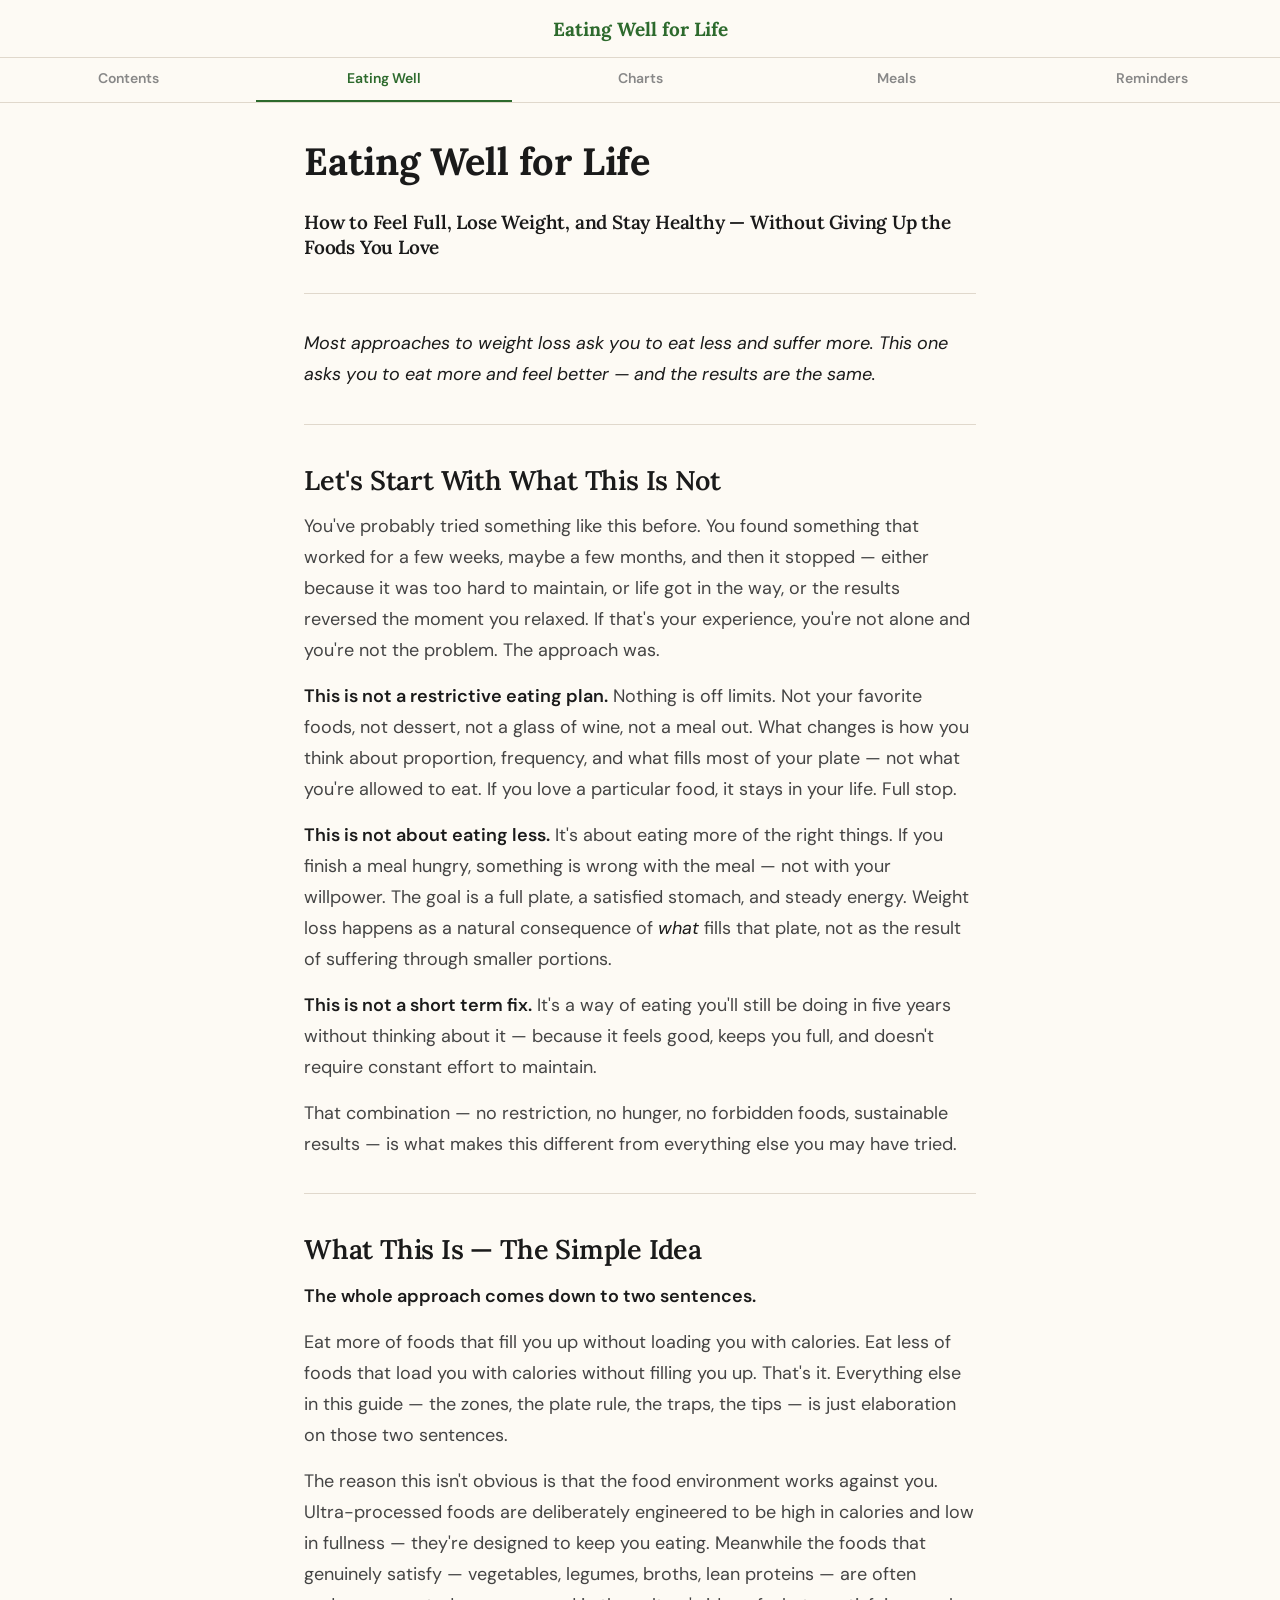
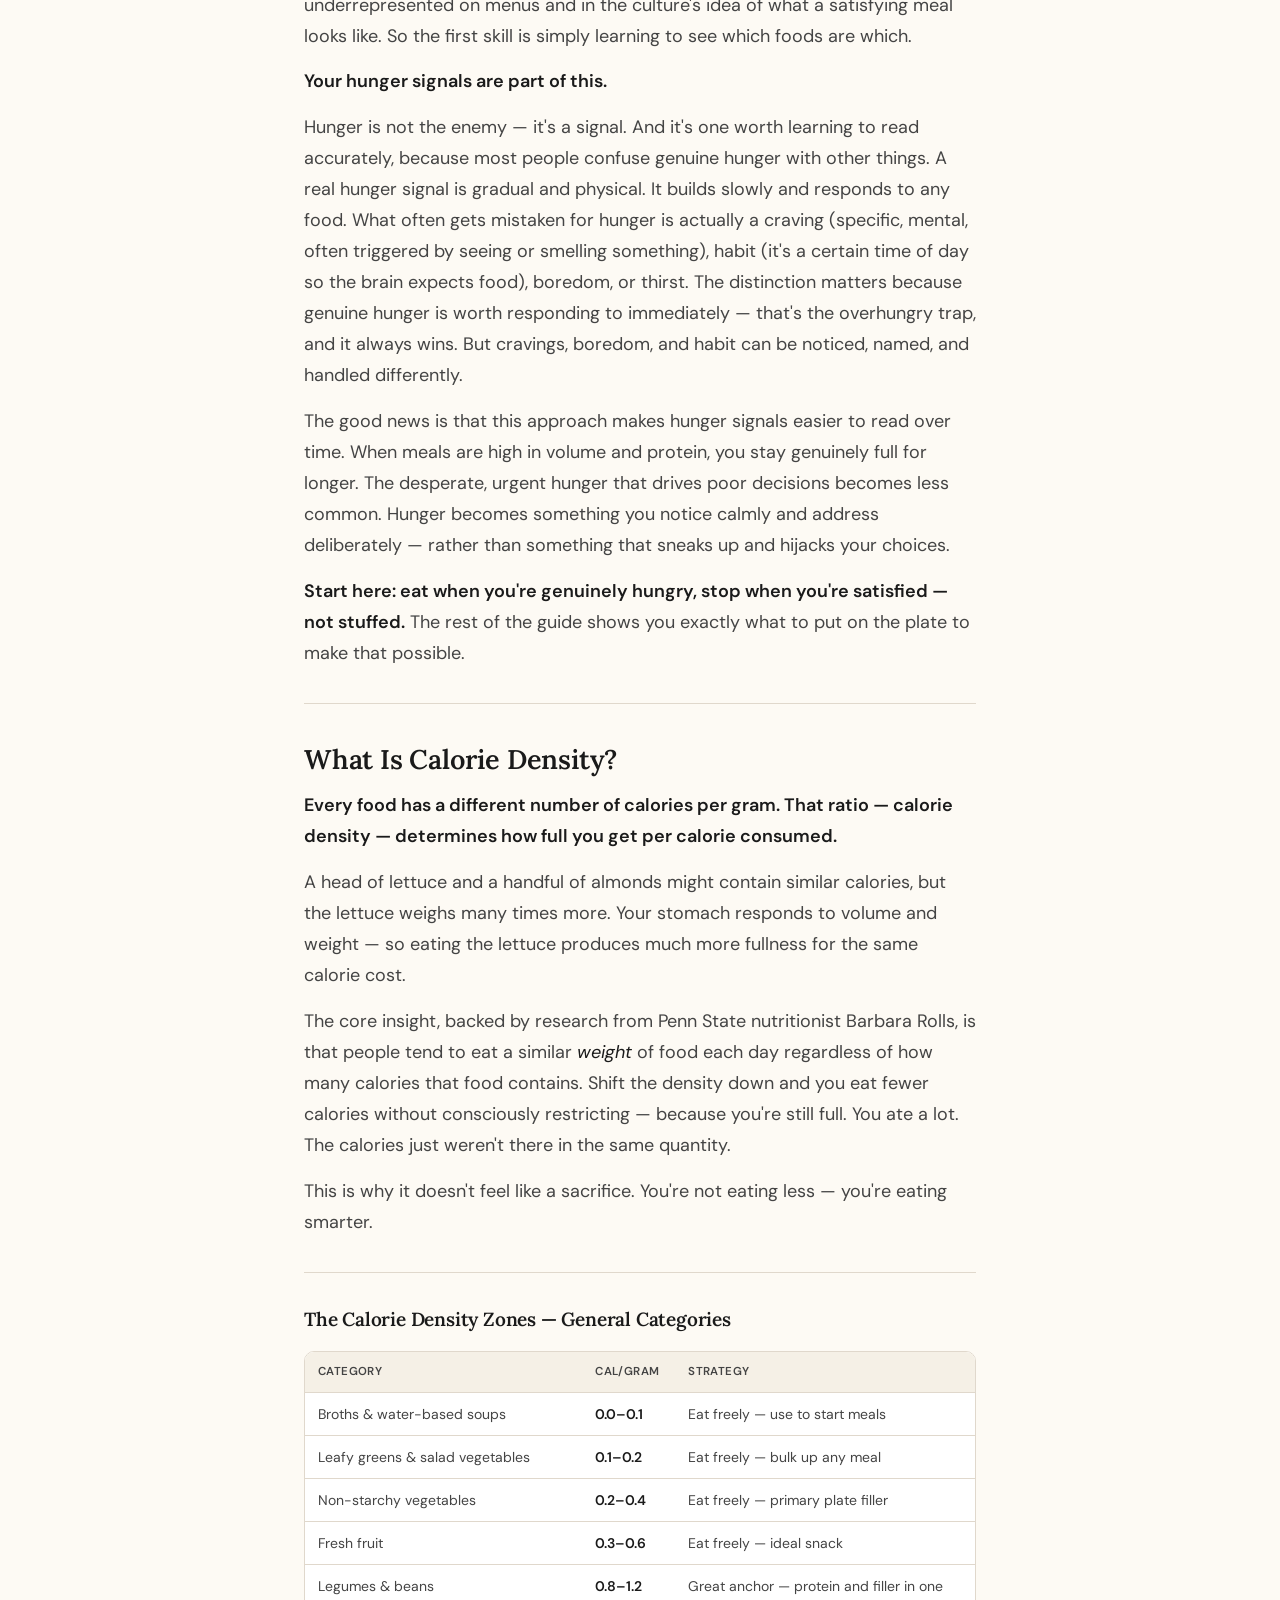
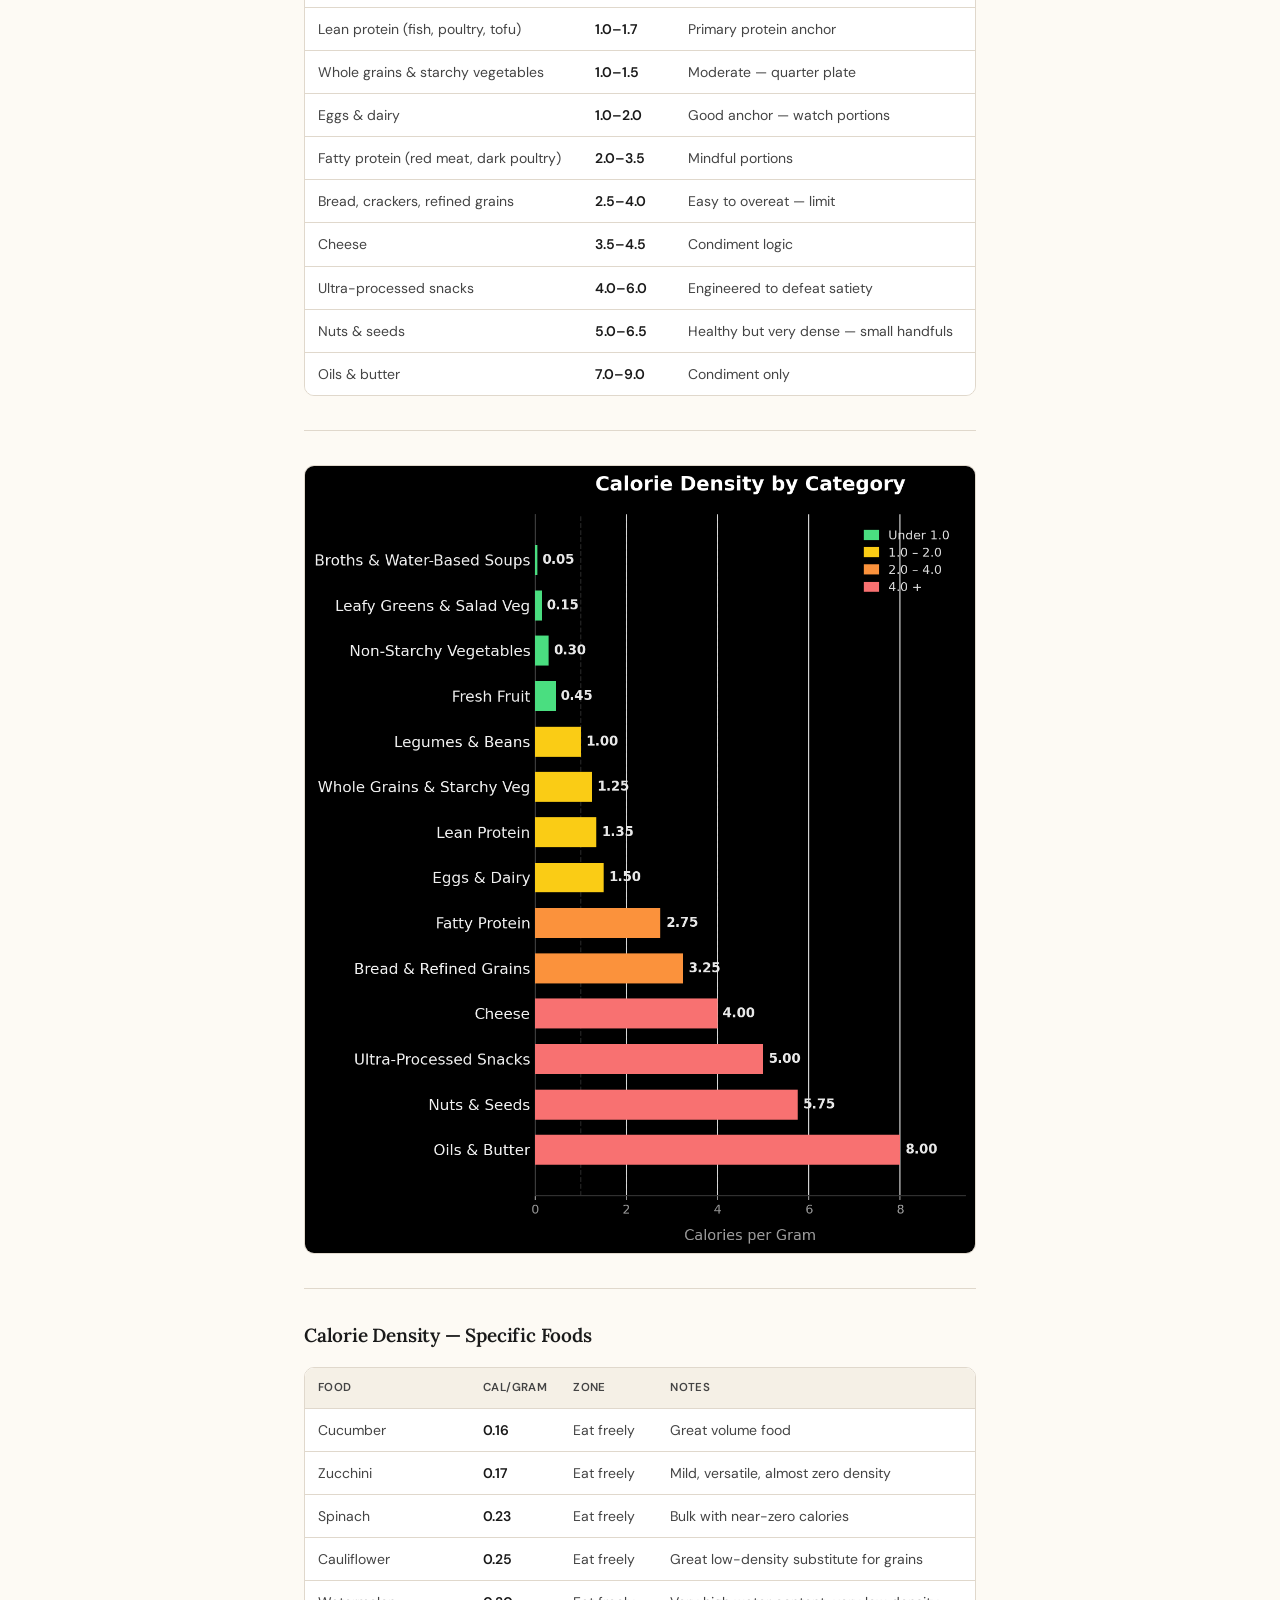
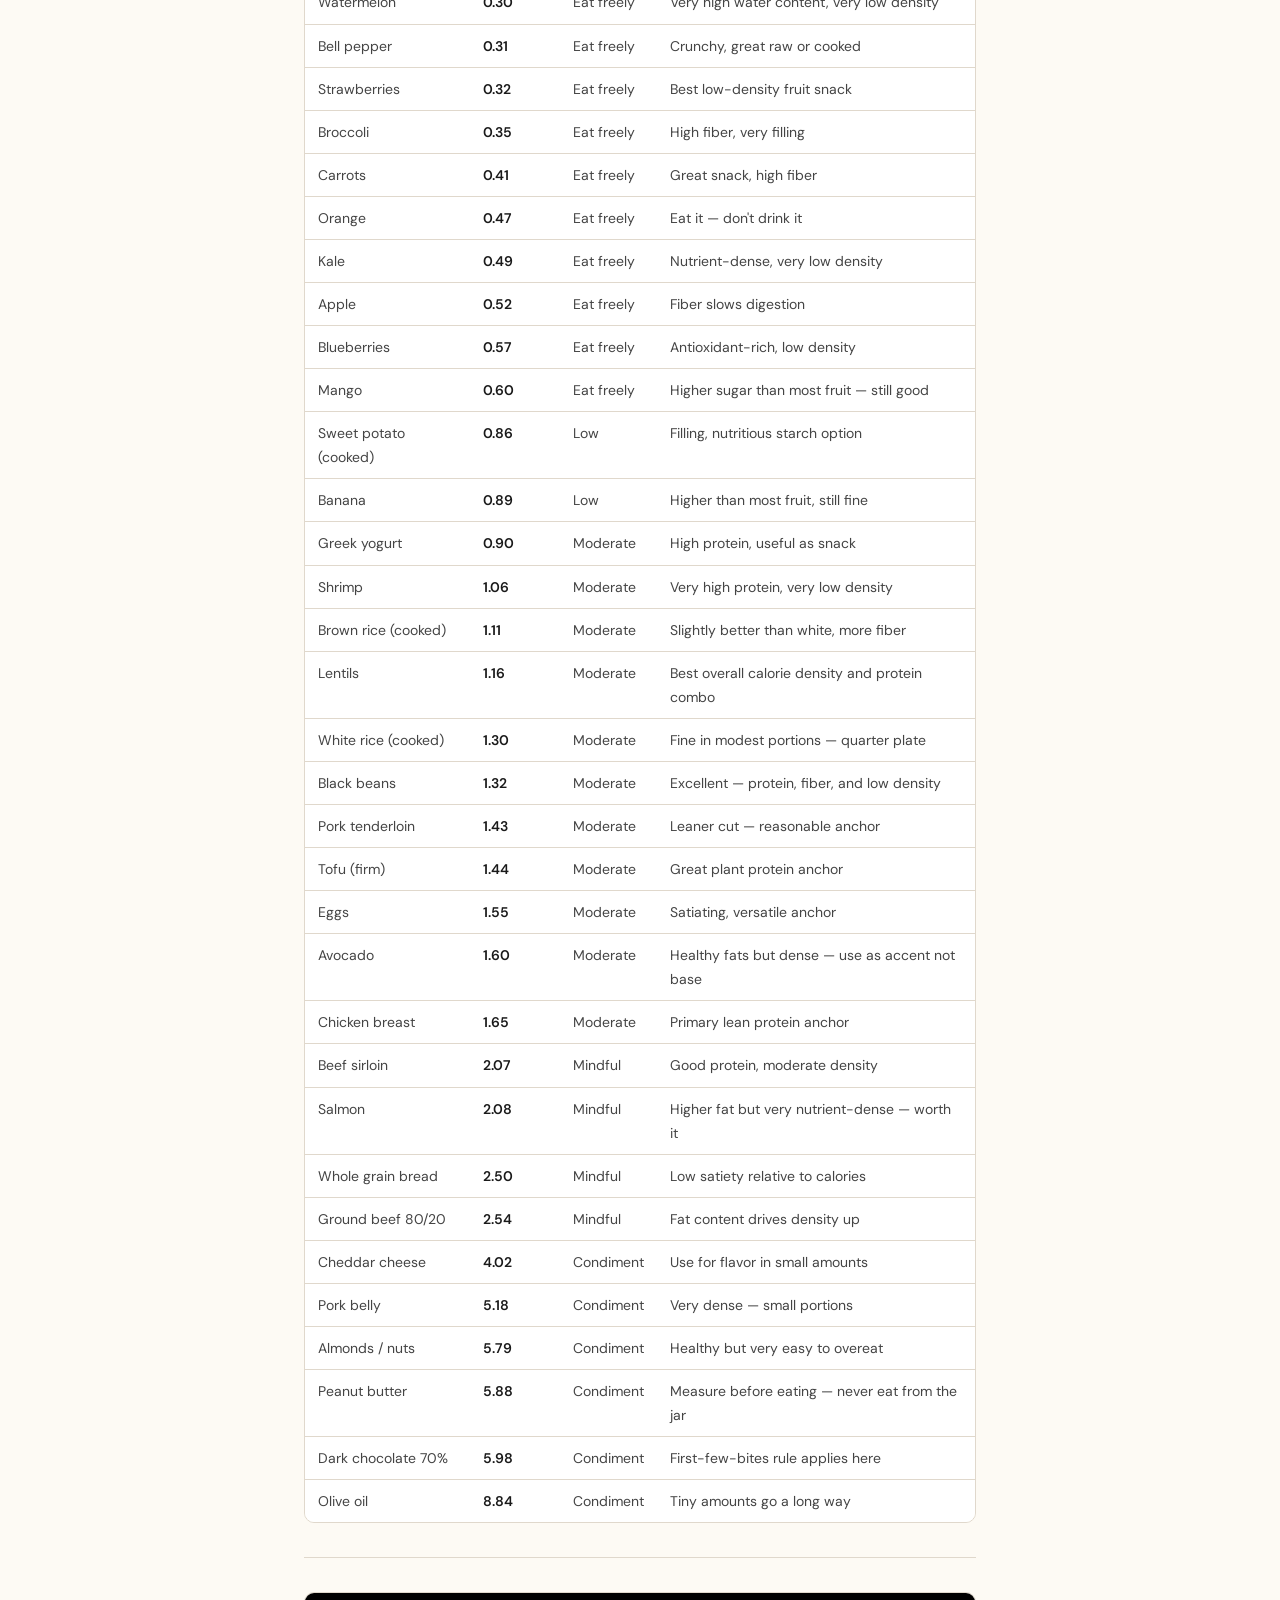
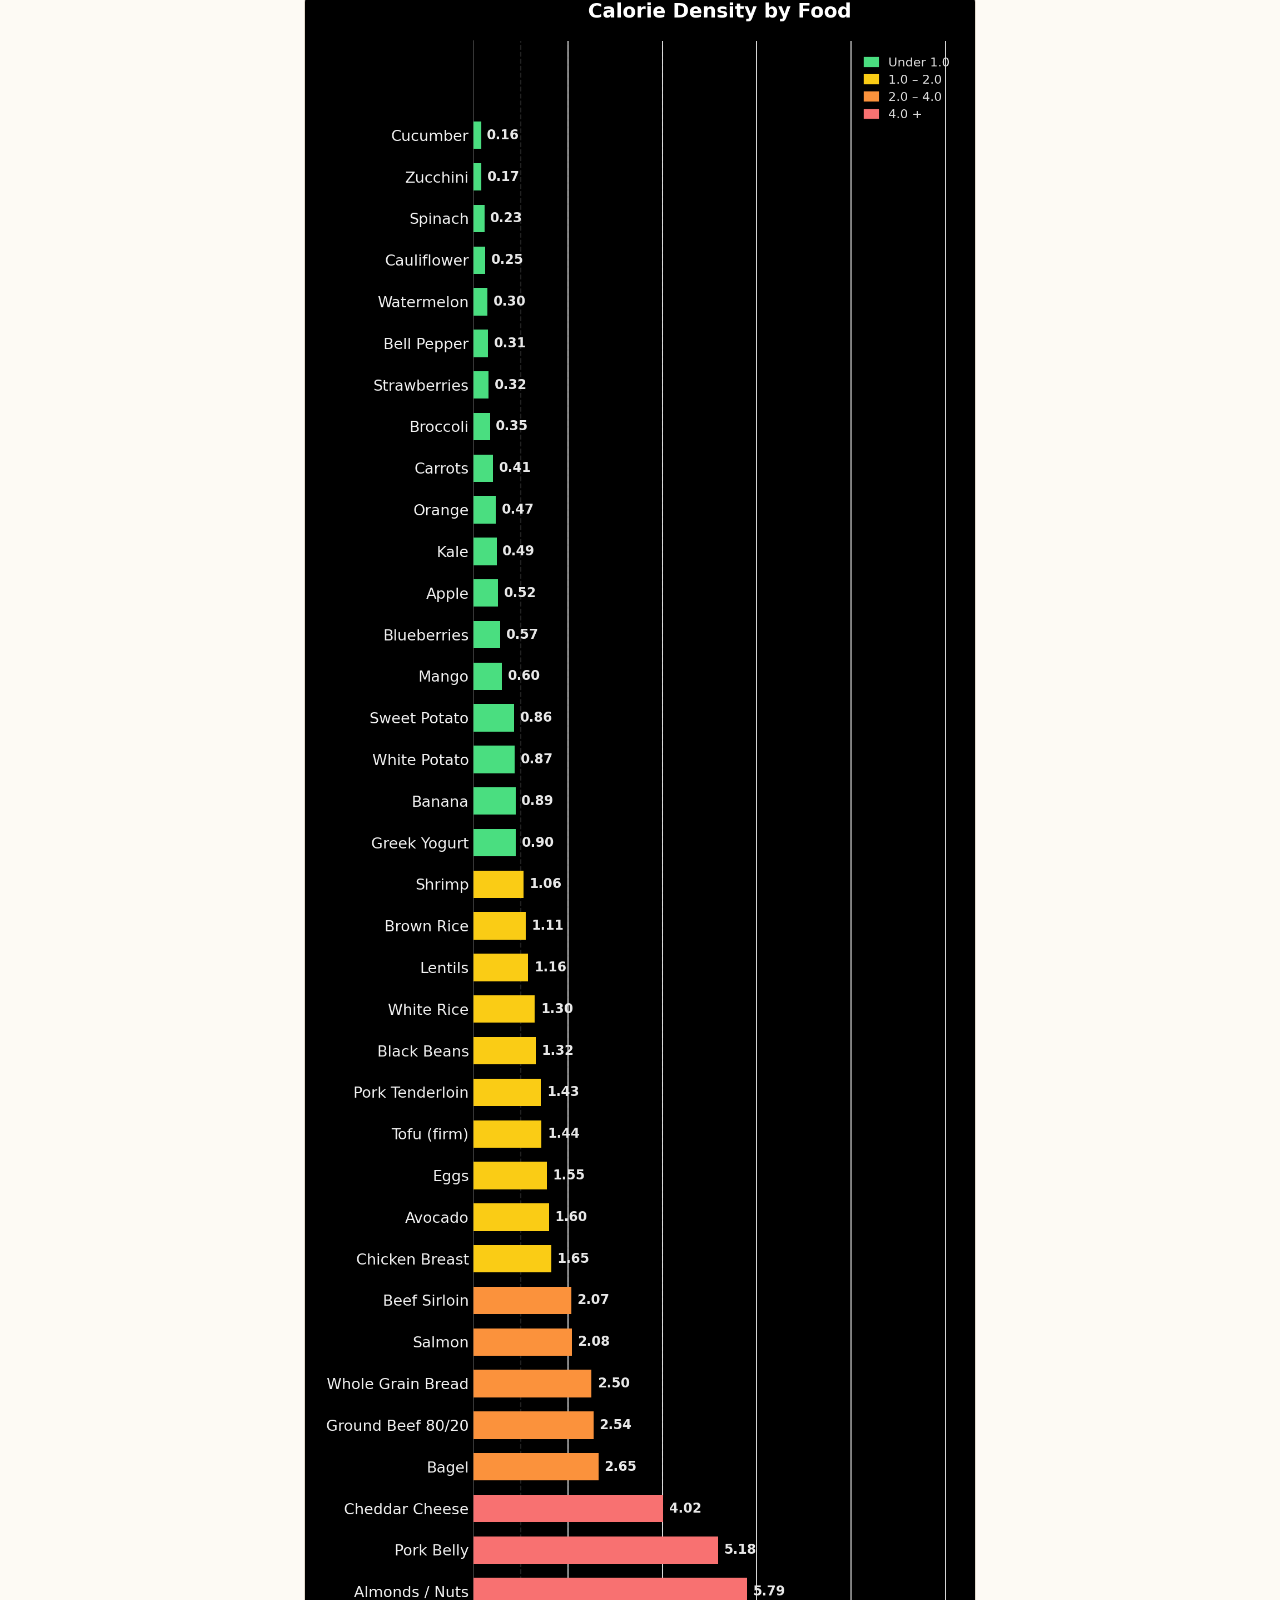
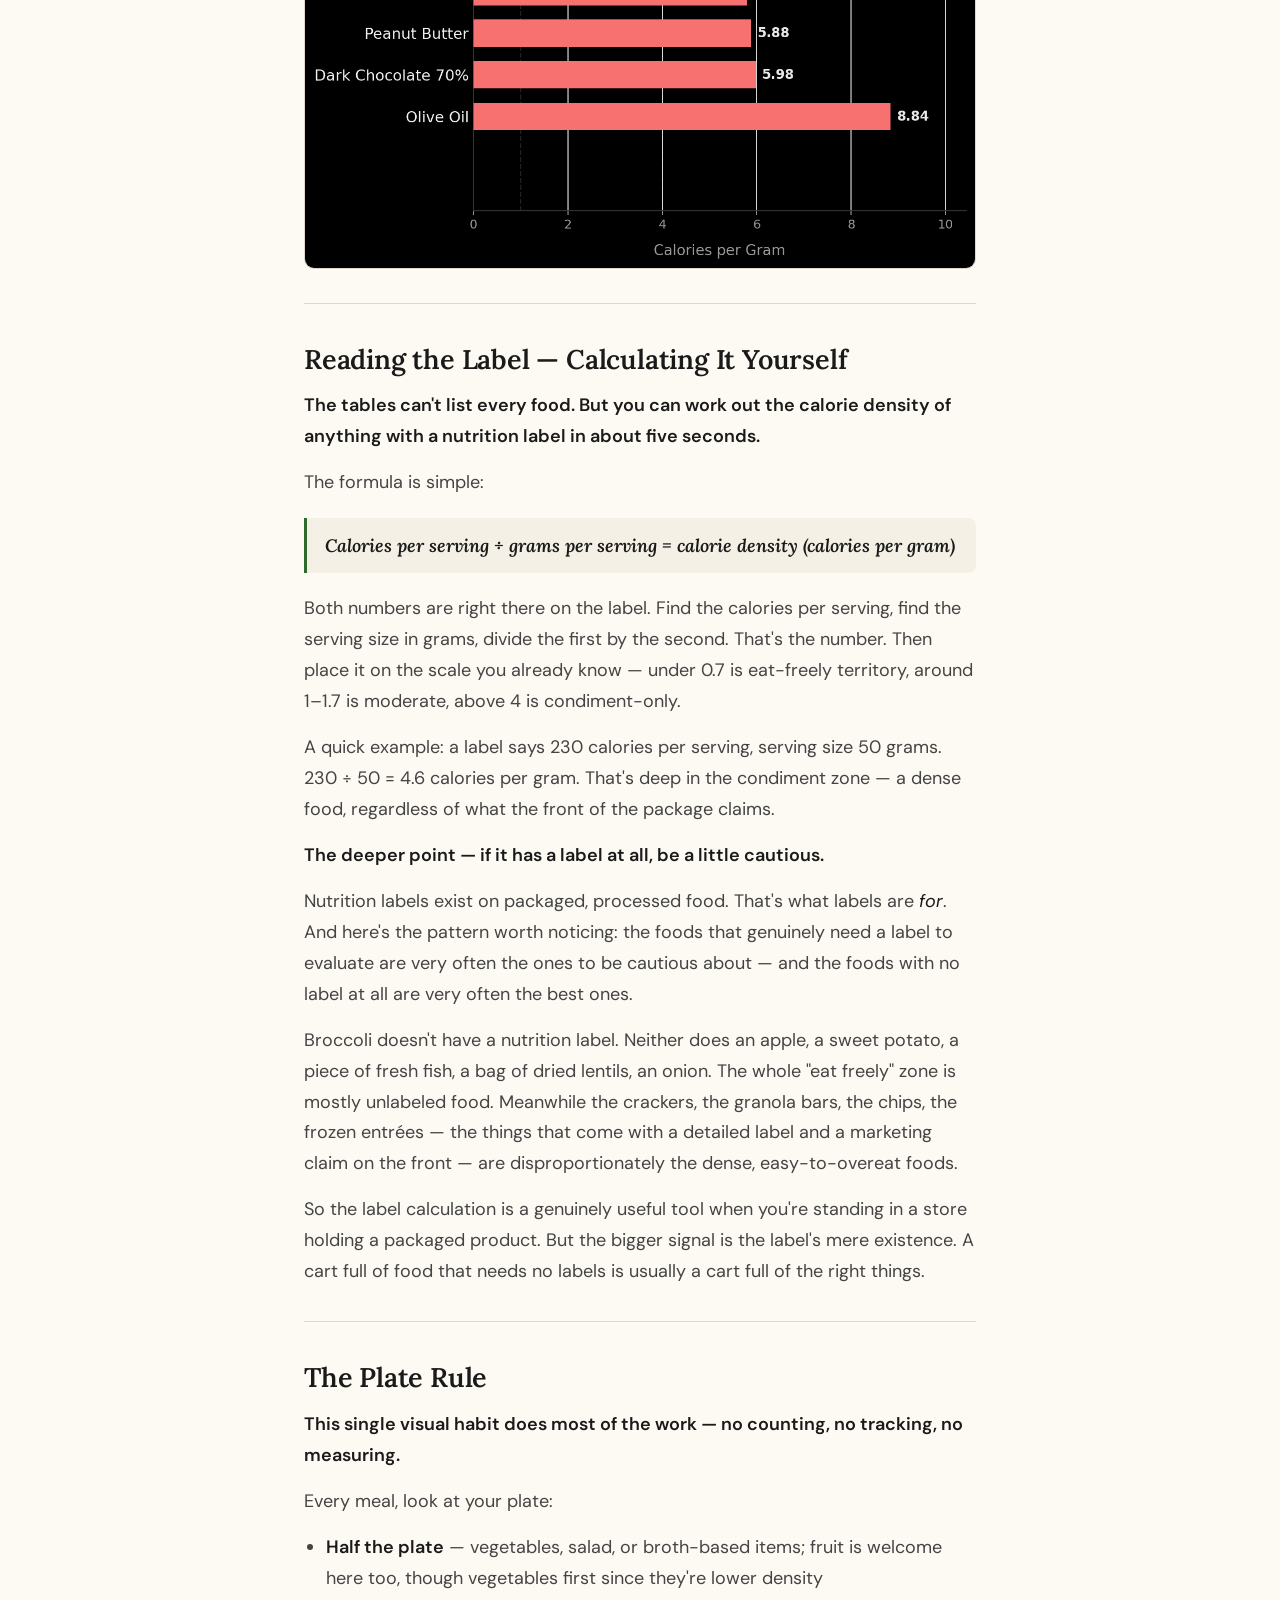
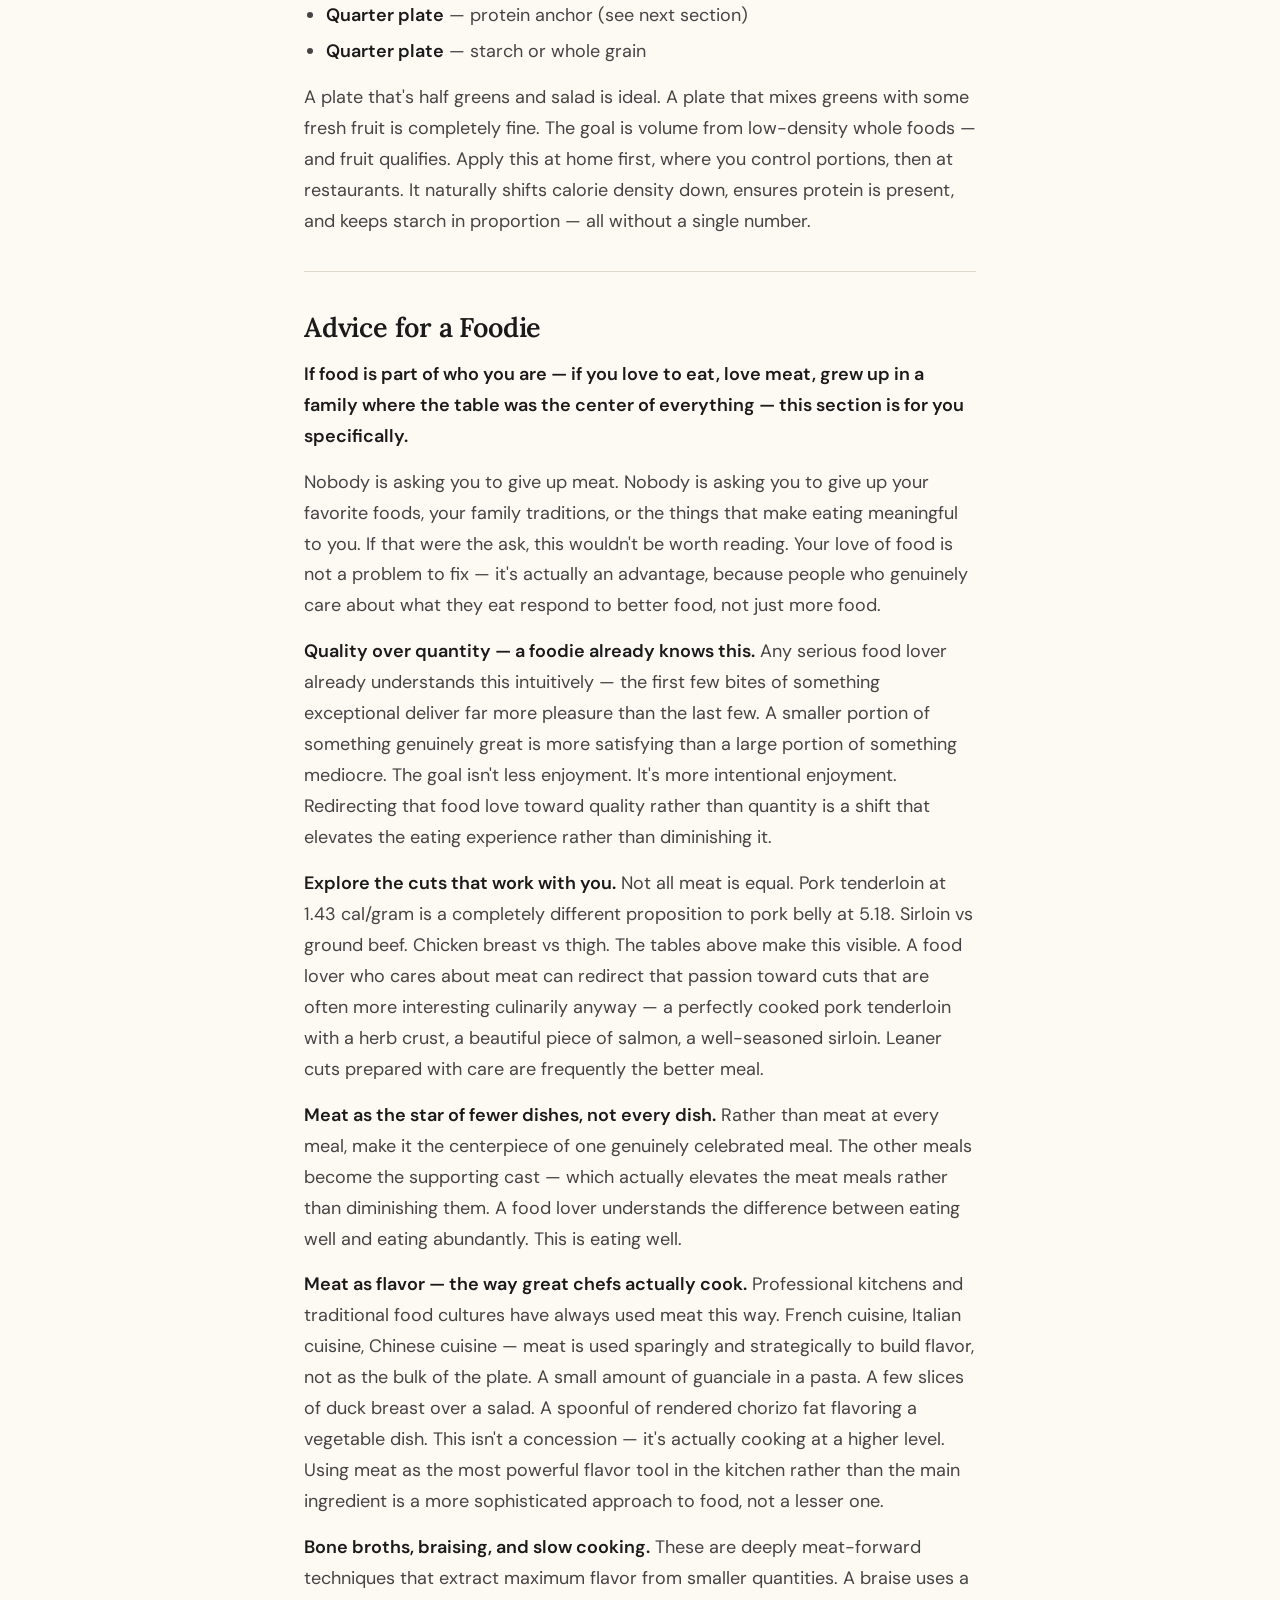
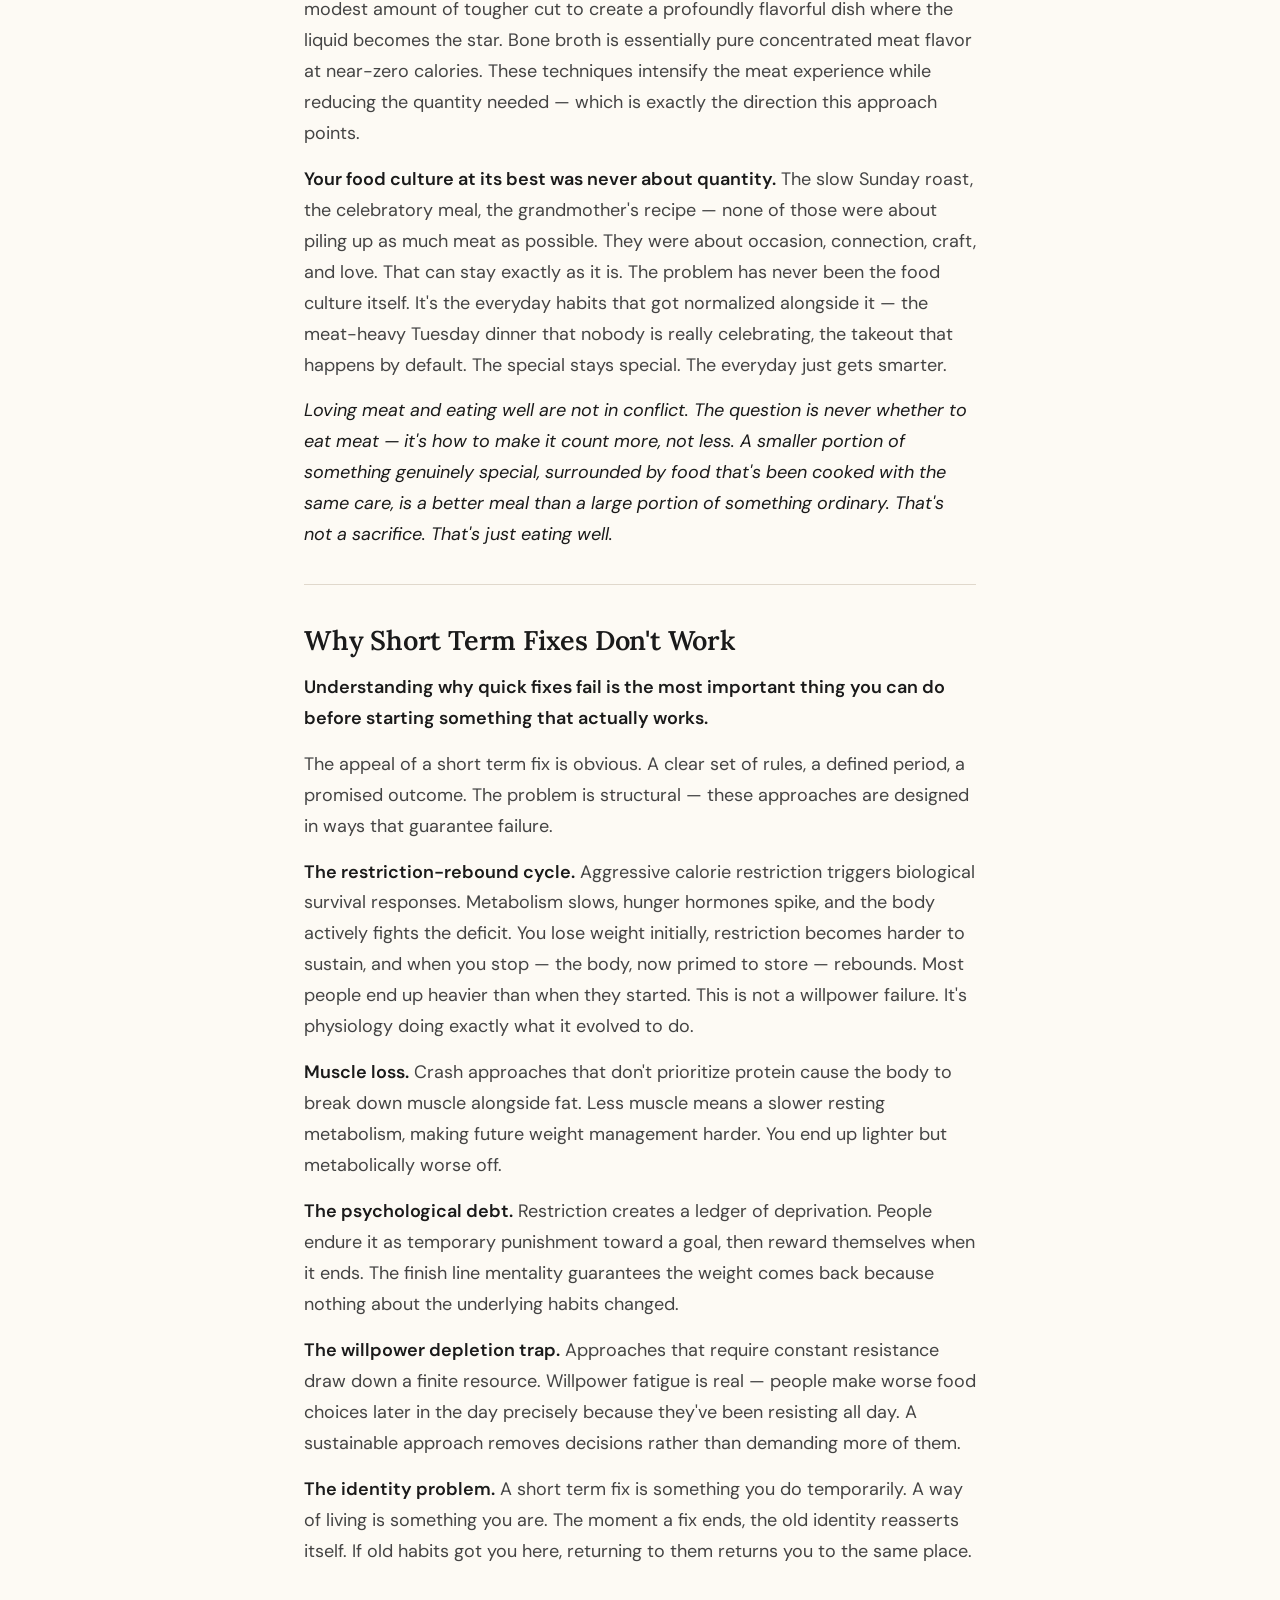
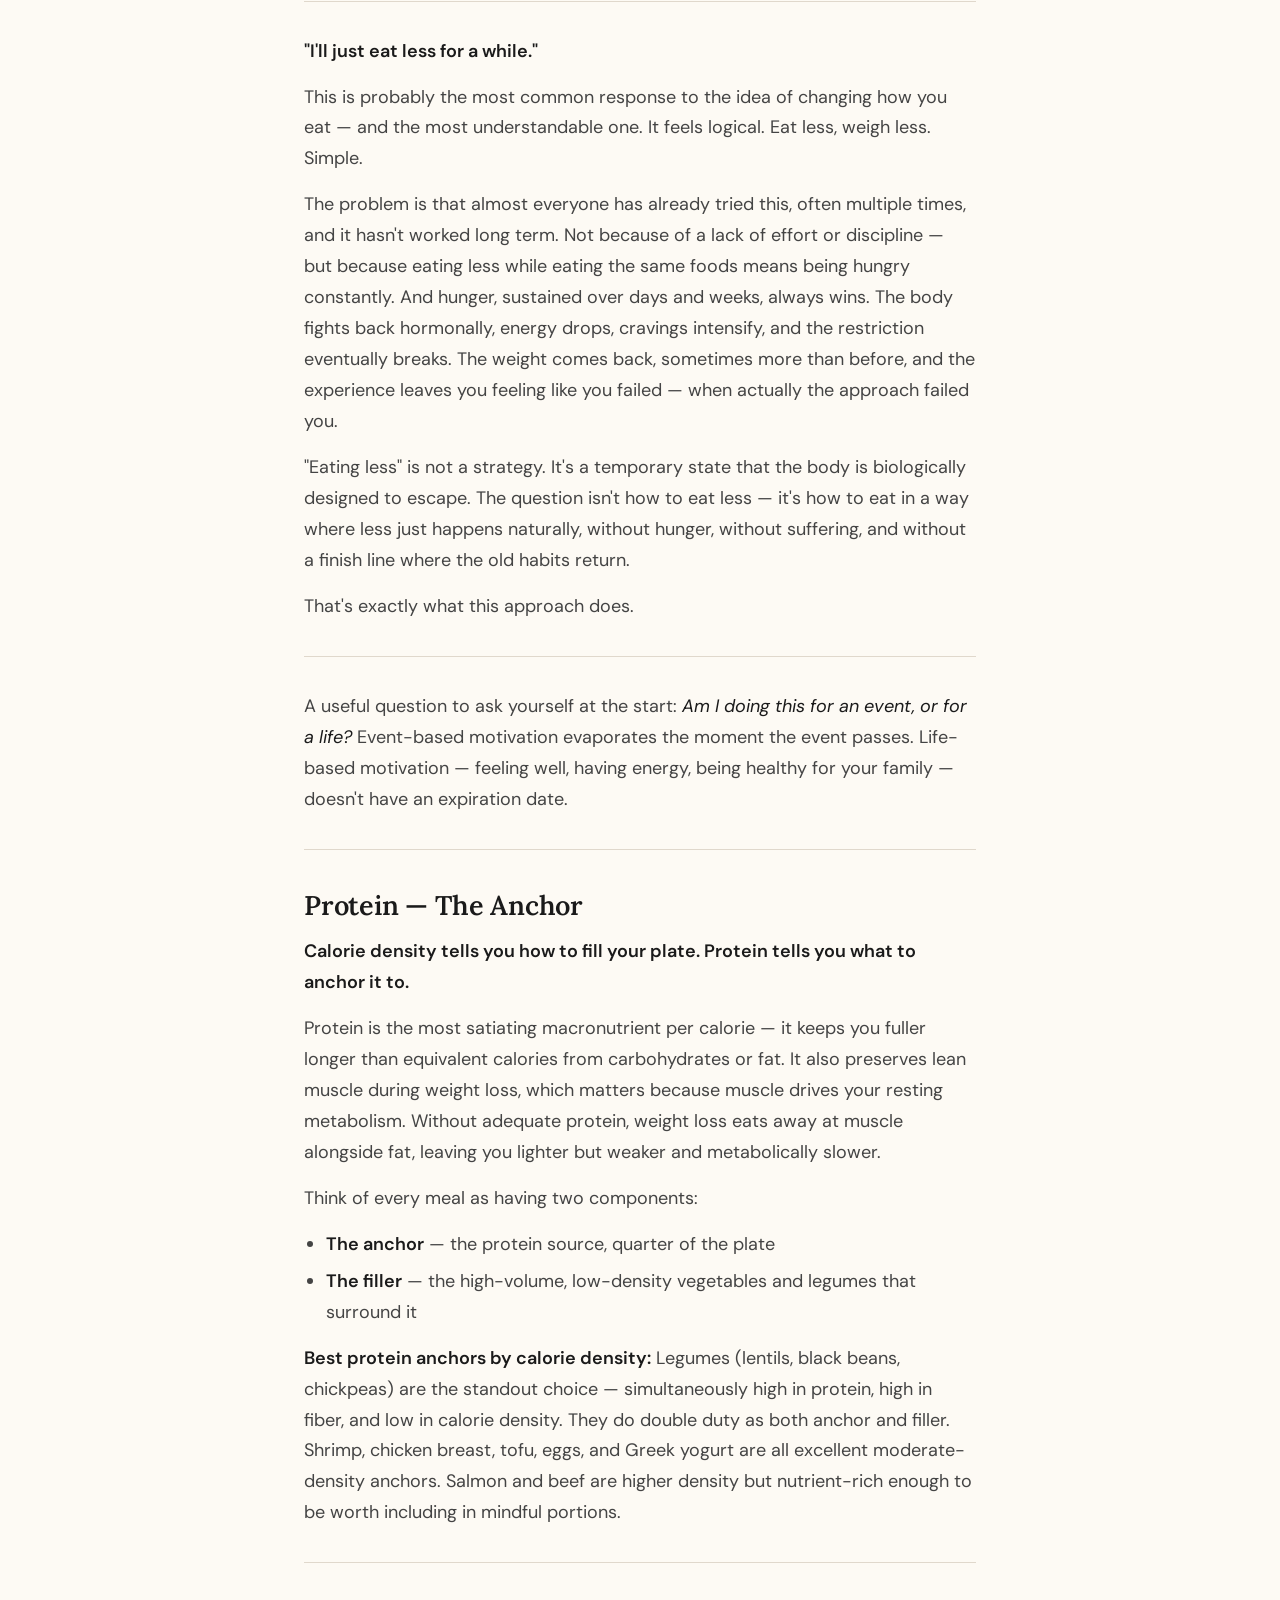
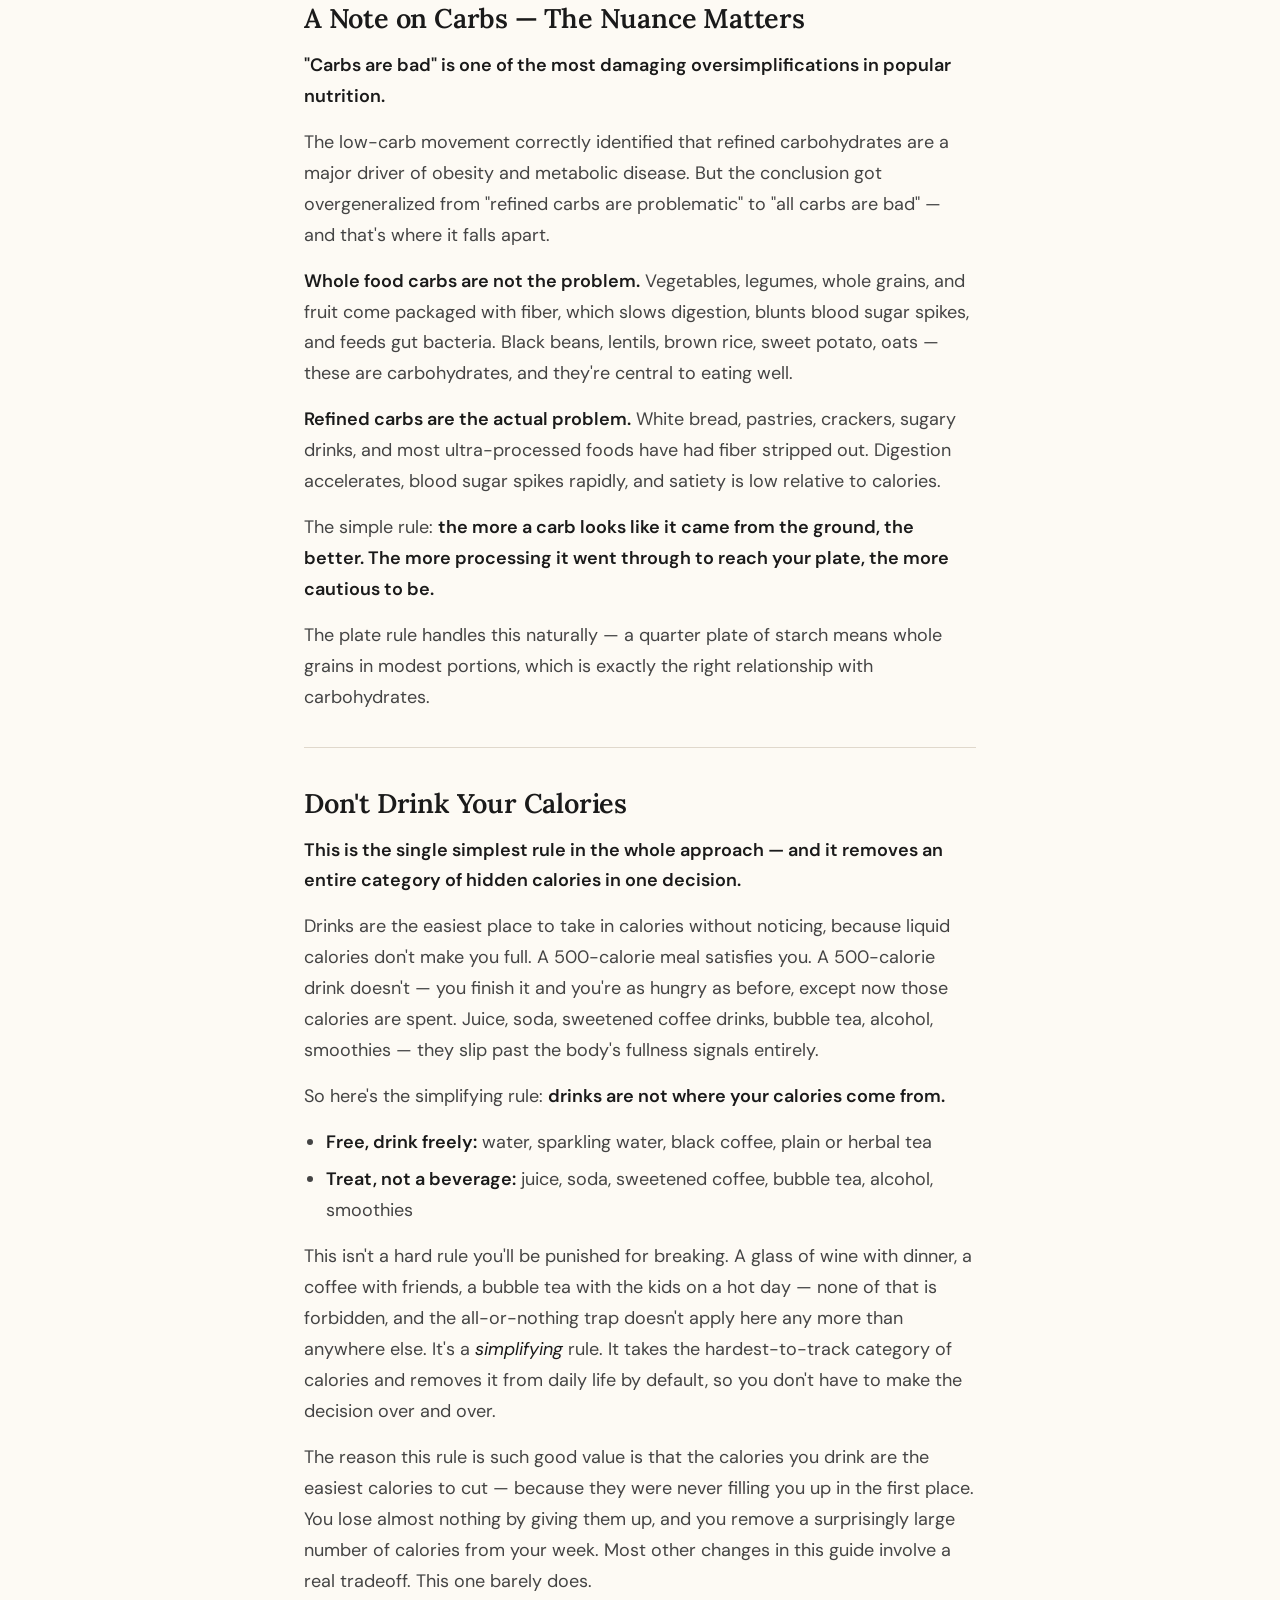
==== commit 16616497: "Add contents page, fix linking and navigation" ====
--- a/eating-well-for-life/index.html
+++ b/eating-well-for-life/index.html
@@ -3,8 +3,14 @@
 <head>
 <meta charset="UTF-8">
 <meta name="viewport" content="width=device-width, initial-scale=1.0, viewport-fit=cover">
+<title>Eating Well for Life</title>
+<link rel="icon" type="image/svg+xml" href="./icon.svg">
+<link rel="apple-touch-icon" href="./icon-180.png">
+<meta name="apple-mobile-web-app-title" content="Eat Well">
+<meta name="apple-mobile-web-app-capable" content="yes">
+<meta name="mobile-web-app-capable" content="yes">
+<meta name="apple-mobile-web-app-status-bar-style" content="black-translucent">
 <meta name="theme-color" content="#2D6A2D">
-<title>Eating Well for Life</title>
 <link rel="preconnect" href="https://fonts.googleapis.com">
 <link rel="preconnect" href="https://fonts.gstatic.com" crossorigin>
 <link href="https://fonts.googleapis.com/css2?family=Lora:ital,wght@0,400;0,600;0,700;1,400&family=DM+Sans:wght@300;400;500;600&display=swap" rel="stylesheet">
@@ -41,18 +47,22 @@
   font-family:'Lora',serif; font-weight:700; font-size:17px;
   color:var(--green); text-align:center;
   padding:13px 16px 11px;
+  cursor:pointer;
+  -webkit-tap-highlight-color:transparent;
 }
+.header-title:active{ opacity:0.6; }
 .tabs{
   display:flex; border-top:1px solid var(--border);
 }
 .tab{
   flex:1; background:none; border:none; cursor:pointer;
-  font-family:'DM Sans',sans-serif; font-size:12.5px; font-weight:600;
+  font-family:'DM Sans',sans-serif; font-size:12px; font-weight:600;
   color:var(--text-light);
-  padding:11px 4px 12px;
+  padding:11px 2px 12px;
   border-bottom:2.5px solid transparent;
   transition:color .15s,border-color .15s;
   min-height:44px;
+  white-space:nowrap;
   -webkit-tap-highlight-color:transparent;
 }
 .tab.active{ color:var(--green); border-bottom-color:var(--green); }
@@ -80,6 +90,28 @@
 
 /* first heading of a page sits tighter */
 .page > h1:first-child{ margin-top:4px; }
+
+/* scroll-offset so anchored jumps clear the sticky tab bar */
+h2[id], h3[id]{ scroll-margin-top:96px; }
+
+/* ── TABLE OF CONTENTS ── */
+.toc-section{ margin:30px 0 8px; }
+.toc-section:first-of-type{ margin-top:18px; }
+.toc-section h2{ margin-bottom:6px; }
+.toc-group{ margin-top:18px; }
+.toc-group h3{ margin:18px 0 4px; font-size:16px; color:var(--green-mid); }
+.toc-list{ list-style:none; padding-left:0; margin:0 0 6px; }
+.toc-list li{ margin:0; border-bottom:1px solid var(--border); }
+.toc-list li:last-child{ border-bottom:none; }
+.toc-link{
+  display:block; padding:13px 6px; min-height:44px;
+  color:var(--text); text-decoration:none;
+  font-family:'Lora',serif; font-size:17px; line-height:1.35;
+  -webkit-tap-highlight-color:transparent;
+  transition:color .12s, background .12s;
+}
+.toc-link:active{ background:var(--green-light); color:var(--green); }
+.toc-link::after{ content:" ›"; color:var(--text-light); float:right; }
 
 /* ── BLOCKQUOTES ── */
 blockquote{
@@ -150,29 +182,130 @@
 <body>
 
 <header>
-  <div class="header-title">Eating Well for Life</div>
+  <div class="header-title" role="button" tabindex="0" aria-label="Back to top of guide">Eating Well for Life</div>
   <div class="tabs">
+    <button class="tab" data-page="contents">Contents</button>
     <button class="tab active" data-page="guide">Eating Well</button>
     <button class="tab" data-page="charts">Charts</button>
-    <button class="tab" data-page="meals">Sample Meals</button>
+    <button class="tab" data-page="meals">Meals</button>
     <button class="tab" data-page="reminders">Reminders</button>
   </div>
 </header>
 
 <main>
+  <div class="page" id="page-contents"><h1>Contents</h1>
+<p><em>Jump straight to any section.</em></p>
+
+<div class="toc-section">
+<h2>The Guide</h2>
+<ul class="toc-list">
+<li><a class="toc-link" href="#guide/whats-not" data-page="guide" data-target="whats-not">Let's Start With What This Is Not</a></li>
+<li><a class="toc-link" href="#guide/simple-idea" data-page="guide" data-target="simple-idea">What This Is — The Simple Idea</a></li>
+<li><a class="toc-link" href="#guide/calorie-density" data-page="guide" data-target="calorie-density">What Is Calorie Density?</a></li>
+<li><a class="toc-link" href="#guide/reading-the-label" data-page="guide" data-target="reading-the-label">Reading the Label — Calculating It Yourself</a></li>
+<li><a class="toc-link" href="#guide/plate-rule" data-page="guide" data-target="plate-rule">The Plate Rule</a></li>
+<li><a class="toc-link" href="#guide/foodie" data-page="guide" data-target="foodie">Advice for a Foodie</a></li>
+<li><a class="toc-link" href="#guide/short-term-fixes" data-page="guide" data-target="short-term-fixes">Why Short Term Fixes Don't Work</a></li>
+<li><a class="toc-link" href="#guide/protein" data-page="guide" data-target="protein">Protein — The Anchor</a></li>
+<li><a class="toc-link" href="#guide/carbs" data-page="guide" data-target="carbs">A Note on Carbs — The Nuance Matters</a></li>
+<li><a class="toc-link" href="#guide/dont-drink-calories" data-page="guide" data-target="dont-drink-calories">Don't Drink Your Calories</a></li>
+<li><a class="toc-link" href="#guide/food-status" data-page="guide" data-target="food-status">A Note on Food and Status</a></li>
+<li><a class="toc-link" href="#guide/traps" data-page="guide" data-target="traps">The Traps — What's Working Against You Without You Knowing</a></li>
+<li><a class="toc-link" href="#guide/practical-tips" data-page="guide" data-target="practical-tips">Practical Tips</a></li>
+<li><a class="toc-link" href="#guide/first-week" data-page="guide" data-target="first-week">Your First Week — A Loose Guide</a></li>
+<li><a class="toc-link" href="#guide/how-to-know" data-page="guide" data-target="how-to-know">How to Know It's Working</a></li>
+<li><a class="toc-link" href="#guide/beyond-weight-loss" data-page="guide" data-target="beyond-weight-loss">Beyond Weight Loss — Why This Matters for Your Long Term Health</a></li>
+<li><a class="toc-link" href="#guide/science" data-page="guide" data-target="science">The Science Behind This — And Where to Verify It</a></li>
+<li><a class="toc-link" href="#guide/mindset" data-page="guide" data-target="mindset">The Mindset to Carry Forward</a></li>
+</ul>
+</div>
+
+<div class="toc-section">
+<h2>Calorie Density Charts</h2>
+<ul class="toc-list">
+<li><a class="toc-link" href="#charts/chart-category" data-page="charts" data-target="chart-category">By Category</a></li>
+<li><a class="toc-link" href="#charts/chart-specific" data-page="charts" data-target="chart-specific">Specific Foods</a></li>
+<li><a class="toc-link" href="#charts/chart-starches" data-page="charts" data-target="chart-starches">Starches &amp; Grains</a></li>
+<li><a class="toc-link" href="#charts/chart-meat" data-page="charts" data-target="chart-meat">Meat &amp; Protein</a></li>
+<li><a class="toc-link" href="#charts/chart-fruit" data-page="charts" data-target="chart-fruit">Fruit</a></li>
+</ul>
+</div>
+
+<div class="toc-section">
+<h2>Sample Meals</h2>
+
+<div class="toc-group">
+<h3>Breakfast</h3>
+<ul class="toc-list">
+<li><a class="toc-link" href="#meals/meal-oatmeal" data-page="meals" data-target="meal-oatmeal">Oatmeal with fruit and Greek yogurt</a></li>
+<li><a class="toc-link" href="#meals/meal-scramble" data-page="meals" data-target="meal-scramble">Veggie scramble or omelet</a></li>
+<li><a class="toc-link" href="#meals/meal-yogurt-bowl" data-page="meals" data-target="meal-yogurt-bowl">Greek yogurt bowl</a></li>
+<li><a class="toc-link" href="#meals/meal-smoothie" data-page="meals" data-target="meal-smoothie">Smoothie, done thoughtfully</a></li>
+</ul>
+</div>
+
+<div class="toc-group">
+<h3>Lunch</h3>
+<ul class="toc-list">
+<li><a class="toc-link" href="#meals/meal-salad" data-page="meals" data-target="meal-salad">Big salad with a real protein anchor</a></li>
+<li><a class="toc-link" href="#meals/meal-soup-lunch" data-page="meals" data-target="meal-soup-lunch">Soup-based lunch</a></li>
+<li><a class="toc-link" href="#meals/meal-grain-bowl" data-page="meals" data-target="meal-grain-bowl">Grain bowl</a></li>
+<li><a class="toc-link" href="#meals/meal-sandwich" data-page="meals" data-target="meal-sandwich">Sandwich, done thoughtfully</a></li>
+<li><a class="toc-link" href="#meals/meal-leftovers" data-page="meals" data-target="meal-leftovers">Leftover dinner</a></li>
+<li><a class="toc-link" href="#meals/meal-spring-rolls" data-page="meals" data-target="meal-spring-rolls">Fresh spring rolls — the healthy variation</a></li>
+</ul>
+</div>
+
+<div class="toc-group">
+<h3>Dinner</h3>
+<ul class="toc-list">
+<li><a class="toc-link" href="#meals/meal-sheet-pan" data-page="meals" data-target="meal-sheet-pan">Sheet pan dinner</a></li>
+<li><a class="toc-link" href="#meals/meal-stir-fry" data-page="meals" data-target="meal-stir-fry">Stir-fry, done right</a></li>
+<li><a class="toc-link" href="#meals/meal-pasta" data-page="meals" data-target="meal-pasta">Pasta, rebalanced</a></li>
+<li><a class="toc-link" href="#meals/meal-tacos" data-page="meals" data-target="meal-tacos">Tacos or burrito bowls</a></li>
+<li><a class="toc-link" href="#meals/meal-soup-salad" data-page="meals" data-target="meal-soup-salad">Soup-and-salad dinner</a></li>
+<li><a class="toc-link" href="#meals/meal-grilled" data-page="meals" data-target="meal-grilled">Grilled protein with two vegetable sides</a></li>
+<li><a class="toc-link" href="#meals/meal-build-your-own" data-page="meals" data-target="meal-build-your-own">Build-your-own dinner nights</a></li>
+</ul>
+</div>
+
+<div class="toc-group">
+<h3>Snacks</h3>
+<ul class="toc-list">
+<li><a class="toc-link" href="#meals/meal-fruit" data-page="meals" data-target="meal-fruit">Fruit, simple</a></li>
+<li><a class="toc-link" href="#meals/meal-hummus" data-page="meals" data-target="meal-hummus">Raw vegetables with hummus</a></li>
+<li><a class="toc-link" href="#meals/meal-greek-yogurt" data-page="meals" data-target="meal-greek-yogurt">Greek yogurt</a></li>
+<li><a class="toc-link" href="#meals/meal-eggs" data-page="meals" data-target="meal-eggs">Hard-boiled eggs</a></li>
+<li><a class="toc-link" href="#meals/meal-edamame" data-page="meals" data-target="meal-edamame">Edamame</a></li>
+<li><a class="toc-link" href="#meals/meal-popcorn" data-page="meals" data-target="meal-popcorn">Popcorn</a></li>
+</ul>
+</div>
+
+<div class="toc-group">
+<h3>At Restaurants</h3>
+<ul class="toc-list">
+<li><a class="toc-link" href="#meals/rest-asian" data-page="meals" data-target="rest-asian">Asian restaurants</a></li>
+<li><a class="toc-link" href="#meals/rest-italian" data-page="meals" data-target="rest-italian">Italian</a></li>
+<li><a class="toc-link" href="#meals/rest-mexican" data-page="meals" data-target="rest-mexican">Mexican</a></li>
+<li><a class="toc-link" href="#meals/rest-american" data-page="meals" data-target="rest-american">American</a></li>
+</ul>
+</div>
+</div>
+</div>
+
   <div class="page active" id="page-guide"><h1>Eating Well for Life</h1>
 <h3>How to Feel Full, Lose Weight, and Stay Healthy — Without Giving Up the Foods You Love</h3>
 <hr />
 <p><em>Most approaches to weight loss ask you to eat less and suffer more. This one asks you to eat more and feel better — and the results are the same.</em></p>
 <hr />
-<h2>Let's Start With What This Is Not</h2>
+<h2 id="whats-not">Let's Start With What This Is Not</h2>
 <p>You've probably tried something like this before. You found something that worked for a few weeks, maybe a few months, and then it stopped — either because it was too hard to maintain, or life got in the way, or the results reversed the moment you relaxed. If that's your experience, you're not alone and you're not the problem. The approach was.</p>
 <p><strong>This is not a restrictive eating plan.</strong> Nothing is off limits. Not your favorite foods, not dessert, not a glass of wine, not a meal out. What changes is how you think about proportion, frequency, and what fills most of your plate — not what you're allowed to eat. If you love a particular food, it stays in your life. Full stop.</p>
 <p><strong>This is not about eating less.</strong> It's about eating more of the right things. If you finish a meal hungry, something is wrong with the meal — not with your willpower. The goal is a full plate, a satisfied stomach, and steady energy. Weight loss happens as a natural consequence of <em>what</em> fills that plate, not as the result of suffering through smaller portions.</p>
 <p><strong>This is not a short term fix.</strong> It's a way of eating you'll still be doing in five years without thinking about it — because it feels good, keeps you full, and doesn't require constant effort to maintain.</p>
 <p>That combination — no restriction, no hunger, no forbidden foods, sustainable results — is what makes this different from everything else you may have tried.</p>
 <hr />
-<h2>What This Is — The Simple Idea</h2>
+<h2 id="simple-idea">What This Is — The Simple Idea</h2>
 <p><strong>The whole approach comes down to two sentences.</strong></p>
 <p>Eat more of foods that fill you up without loading you with calories. Eat less of foods that load you with calories without filling you up. That's it. Everything else in this guide — the zones, the plate rule, the traps, the tips — is just elaboration on those two sentences.</p>
 <p>The reason this isn't obvious is that the food environment works against you. Ultra-processed foods are deliberately engineered to be high in calories and low in fullness — they're designed to keep you eating. Meanwhile the foods that genuinely satisfy — vegetables, legumes, broths, lean proteins — are often underrepresented on menus and in the culture's idea of what a satisfying meal looks like. So the first skill is simply learning to see which foods are which.</p>
@@ -181,7 +314,7 @@
 <p>The good news is that this approach makes hunger signals easier to read over time. When meals are high in volume and protein, you stay genuinely full for longer. The desperate, urgent hunger that drives poor decisions becomes less common. Hunger becomes something you notice calmly and address deliberately — rather than something that sneaks up and hijacks your choices.</p>
 <p><strong>Start here: eat when you're genuinely hungry, stop when you're satisfied — not stuffed.</strong> The rest of the guide shows you exactly what to put on the plate to make that possible.</p>
 <hr />
-<h2>What Is Calorie Density?</h2>
+<h2 id="calorie-density">What Is Calorie Density?</h2>
 <p><strong>Every food has a different number of calories per gram. That ratio — calorie density — determines how full you get per calorie consumed.</strong></p>
 <p>A head of lettuce and a handful of almonds might contain similar calories, but the lettuce weighs many times more. Your stomach responds to volume and weight — so eating the lettuce produces much more fullness for the same calorie cost.</p>
 <p>The core insight, backed by research from Penn State nutritionist Barbara Rolls, is that people tend to eat a similar <em>weight</em> of food each day regardless of how many calories that food contains. Shift the density down and you eat fewer calories without consciously restricting — because you're still full. You ate a lot. The calories just weren't there in the same quantity.</p>
@@ -510,7 +643,7 @@
 <hr />
 <p><img alt="Calorie Density by Food" src="chart-foods-v2.png" /></p>
 <hr />
-<h2>Reading the Label — Calculating It Yourself</h2>
+<h2 id="reading-the-label">Reading the Label — Calculating It Yourself</h2>
 <p><strong>The tables can't list every food. But you can work out the calorie density of anything with a nutrition label in about five seconds.</strong></p>
 <p>The formula is simple:</p>
 <blockquote>
@@ -523,7 +656,7 @@
 <p>Broccoli doesn't have a nutrition label. Neither does an apple, a sweet potato, a piece of fresh fish, a bag of dried lentils, an onion. The whole "eat freely" zone is mostly unlabeled food. Meanwhile the crackers, the granola bars, the chips, the frozen entrées — the things that come with a detailed label and a marketing claim on the front — are disproportionately the dense, easy-to-overeat foods.</p>
 <p>So the label calculation is a genuinely useful tool when you're standing in a store holding a packaged product. But the bigger signal is the label's mere existence. A cart full of food that needs no labels is usually a cart full of the right things.</p>
 <hr />
-<h2>The Plate Rule</h2>
+<h2 id="plate-rule">The Plate Rule</h2>
 <p><strong>This single visual habit does most of the work — no counting, no tracking, no measuring.</strong></p>
 <p>Every meal, look at your plate:</p>
 <ul>
@@ -533,7 +666,7 @@
 </ul>
 <p>A plate that's half greens and salad is ideal. A plate that mixes greens with some fresh fruit is completely fine. The goal is volume from low-density whole foods — and fruit qualifies. Apply this at home first, where you control portions, then at restaurants. It naturally shifts calorie density down, ensures protein is present, and keeps starch in proportion — all without a single number.</p>
 <hr />
-<h2>Advice for a Foodie</h2>
+<h2 id="foodie">Advice for a Foodie</h2>
 <p><strong>If food is part of who you are — if you love to eat, love meat, grew up in a family where the table was the center of everything — this section is for you specifically.</strong></p>
 <p>Nobody is asking you to give up meat. Nobody is asking you to give up your favorite foods, your family traditions, or the things that make eating meaningful to you. If that were the ask, this wouldn't be worth reading. Your love of food is not a problem to fix — it's actually an advantage, because people who genuinely care about what they eat respond to better food, not just more food.</p>
 <p><strong>Quality over quantity — a foodie already knows this.</strong>
@@ -550,7 +683,7 @@
 The slow Sunday roast, the celebratory meal, the grandmother's recipe — none of those were about piling up as much meat as possible. They were about occasion, connection, craft, and love. That can stay exactly as it is. The problem has never been the food culture itself. It's the everyday habits that got normalized alongside it — the meat-heavy Tuesday dinner that nobody is really celebrating, the takeout that happens by default. The special stays special. The everyday just gets smarter.</p>
 <p><em>Loving meat and eating well are not in conflict. The question is never whether to eat meat — it's how to make it count more, not less. A smaller portion of something genuinely special, surrounded by food that's been cooked with the same care, is a better meal than a large portion of something ordinary. That's not a sacrifice. That's just eating well.</em></p>
 <hr />
-<h2>Why Short Term Fixes Don't Work</h2>
+<h2 id="short-term-fixes">Why Short Term Fixes Don't Work</h2>
 <p><strong>Understanding why quick fixes fail is the most important thing you can do before starting something that actually works.</strong></p>
 <p>The appeal of a short term fix is obvious. A clear set of rules, a defined period, a promised outcome. The problem is structural — these approaches are designed in ways that guarantee failure.</p>
 <p><strong>The restriction-rebound cycle.</strong> Aggressive calorie restriction triggers biological survival responses. Metabolism slows, hunger hormones spike, and the body actively fights the deficit. You lose weight initially, restriction becomes harder to sustain, and when you stop — the body, now primed to store — rebounds. Most people end up heavier than when they started. This is not a willpower failure. It's physiology doing exactly what it evolved to do.</p>
@@ -567,7 +700,7 @@
 <hr />
 <p>A useful question to ask yourself at the start: <em>Am I doing this for an event, or for a life?</em> Event-based motivation evaporates the moment the event passes. Life-based motivation — feeling well, having energy, being healthy for your family — doesn't have an expiration date.</p>
 <hr />
-<h2>Protein — The Anchor</h2>
+<h2 id="protein">Protein — The Anchor</h2>
 <p><strong>Calorie density tells you how to fill your plate. Protein tells you what to anchor it to.</strong></p>
 <p>Protein is the most satiating macronutrient per calorie — it keeps you fuller longer than equivalent calories from carbohydrates or fat. It also preserves lean muscle during weight loss, which matters because muscle drives your resting metabolism. Without adequate protein, weight loss eats away at muscle alongside fat, leaving you lighter but weaker and metabolically slower.</p>
 <p>Think of every meal as having two components:</p>
@@ -577,7 +710,7 @@
 </ul>
 <p><strong>Best protein anchors by calorie density:</strong> Legumes (lentils, black beans, chickpeas) are the standout choice — simultaneously high in protein, high in fiber, and low in calorie density. They do double duty as both anchor and filler. Shrimp, chicken breast, tofu, eggs, and Greek yogurt are all excellent moderate-density anchors. Salmon and beef are higher density but nutrient-rich enough to be worth including in mindful portions.</p>
 <hr />
-<h2>A Note on Carbs — The Nuance Matters</h2>
+<h2 id="carbs">A Note on Carbs — The Nuance Matters</h2>
 <p><strong>"Carbs are bad" is one of the most damaging oversimplifications in popular nutrition.</strong></p>
 <p>The low-carb movement correctly identified that refined carbohydrates are a major driver of obesity and metabolic disease. But the conclusion got overgeneralized from "refined carbs are problematic" to "all carbs are bad" — and that's where it falls apart.</p>
 <p><strong>Whole food carbs are not the problem.</strong> Vegetables, legumes, whole grains, and fruit come packaged with fiber, which slows digestion, blunts blood sugar spikes, and feeds gut bacteria. Black beans, lentils, brown rice, sweet potato, oats — these are carbohydrates, and they're central to eating well.</p>
@@ -585,7 +718,7 @@
 <p>The simple rule: <strong>the more a carb looks like it came from the ground, the better. The more processing it went through to reach your plate, the more cautious to be.</strong></p>
 <p>The plate rule handles this naturally — a quarter plate of starch means whole grains in modest portions, which is exactly the right relationship with carbohydrates.</p>
 <hr />
-<h2>Don't Drink Your Calories</h2>
+<h2 id="dont-drink-calories">Don't Drink Your Calories</h2>
 <p><strong>This is the single simplest rule in the whole approach — and it removes an entire category of hidden calories in one decision.</strong></p>
 <p>Drinks are the easiest place to take in calories without noticing, because liquid calories don't make you full. A 500-calorie meal satisfies you. A 500-calorie drink doesn't — you finish it and you're as hungry as before, except now those calories are spent. Juice, soda, sweetened coffee drinks, bubble tea, alcohol, smoothies — they slip past the body's fullness signals entirely.</p>
 <p>So here's the simplifying rule: <strong>drinks are not where your calories come from.</strong></p>
@@ -597,7 +730,7 @@
 <p>The reason this rule is such good value is that the calories you drink are the easiest calories to cut — because they were never filling you up in the first place. You lose almost nothing by giving them up, and you remove a surprisingly large number of calories from your week. Most other changes in this guide involve a real tradeoff. This one barely does.</p>
 <p>One specific note worth repeating: <strong>don't drink your fruit.</strong> A whole orange is fiber, volume, water, and takes time to eat. Orange juice is the sugar with the fiber stripped out, and it's easy to drink three oranges' worth in thirty seconds without noticing. Whenever there's a choice between the whole fruit and the juice, the whole fruit wins.</p>
 <hr />
-<h2>A Note on Food and Status</h2>
+<h2 id="food-status">A Note on Food and Status</h2>
 <p><strong>One of the quietest obstacles to eating well is the cultural story we've absorbed about what certain foods say about us.</strong></p>
 <p>Without realizing it, most of us carry a hierarchy: steak is celebration, abundance, a sign of doing well. A big plate of meat is a reward. Vegetables are a side dish — supporting cast, never the point. Salad is what you eat when you're punishing yourself. Beans and lentils are budget food, peasant food, what you eat when you can't afford anything better.</p>
 <p>These associations are so embedded that people sometimes resist eating patterns not because the food tastes bad — but because of what eating that way feels like it says about them.</p>
@@ -605,7 +738,7 @@
 <p>The status hierarchy got it completely backwards. A plate stacked with meat isn't abundance — it's a calorie density problem. A bowl of lentils with vegetables and herbs isn't poverty — it's the meal that gets people to 90 in good health.</p>
 <p>Letting go of those associations isn't just a nice idea. For many people it's the actual obstacle between where they are and where they want to be.</p>
 <hr />
-<h2>The Traps — What's Working Against You Without You Knowing</h2>
+<h2 id="traps">The Traps — What's Working Against You Without You Knowing</h2>
 <p><strong>None of these feel like traps while you're in them. They all have a completely convincing internal logic in the moment.</strong> That's what makes them traps rather than mistakes. Recognizing them by name removes their power.</p>
 <hr />
 <h3>The Overhungry Trap</h3>
@@ -663,7 +796,7 @@
 <p>At 8.84 cal/gram, oil is denser than butter, denser than nuts, denser than anything else on the table. Because it disappears into cooking, it's one of the easiest ways to add hundreds of calories to an otherwise excellent meal without realizing it. A stir-fry of vegetables and chicken is a great low-density meal. The same stir-fry made with four tablespoons of oil is a very different calorie proposition — and it tastes almost identical.</p>
 <p>Use the minimum amount needed, switch to a non-stick pan, or use a light spray instead of a pour. This single habit in the kitchen has an outsized impact on everything you cook at home.</p>
 <hr />
-<h2>Practical Tips</h2>
+<h2 id="practical-tips">Practical Tips</h2>
 <h3>Getting Started</h3>
 <p><strong>Don't start by restricting — start by adding.</strong> Add a low-density starter to meals you already eat. A bowl of broth, a side salad, or sliced vegetables before your normal meal. Don't change the meal yet — just precede it with volume. This builds the habit without the psychological cost of losing anything.</p>
 <p><strong>Prioritize the highest-impact changes first.</strong> Not all swaps are equal, and trying to change everything at once leads to nothing changing. Focus on the moves that shift calorie density the most dramatically. Swapping beef for chicken is a much bigger change than swapping white rice for brown rice — the tables make this visible. Start with the swaps that move you across a zone boundary, not the ones that fine-tune within the same zone. Early wins build momentum.</p>
@@ -695,7 +828,7 @@
 <li>Apply the plate ratio rule visually to whatever arrives</li>
 </ul>
 <hr />
-<h2>Your First Week — A Loose Guide</h2>
+<h2 id="first-week">Your First Week — A Loose Guide</h2>
 <p><strong>You don't need to change everything at once. You just need to start somewhere that matters.</strong></p>
 <p><strong>Days 1–2: Awareness only.</strong> Don't change anything yet. Look at your meals and mentally note where the highest-density items are. Look at the tables. Just observe without judgment.</p>
 <p><strong>Days 3–4: Add before you subtract.</strong> Add one low-density element to your existing meals — a side of vegetables, a bowl of broth before dinner, fruit instead of a packaged snack. Don't remove anything yet.</p>
@@ -703,7 +836,7 @@
 <p><strong>Day 7: Design your defaults.</strong> Pick one breakfast and one lunch that you'll eat on repeat. Simple, low-density, satisfying. These become your "the usual" — the meals you don't have to think about.</p>
 <p>By the end of the first week you've built awareness, added volume, made one meaningful swap, and established two automatic meals. That's a genuine foundation, not a dramatic overhaul that collapses by week three.</p>
 <hr />
-<h2>How to Know It's Working</h2>
+<h2 id="how-to-know">How to Know It's Working</h2>
 <p><strong>Don't rely solely on the scale.</strong> It fluctuates daily based on water, sodium, and digestion and will mislead you constantly. Use a broader set of signals.</p>
 <p><strong>Weekly signals:</strong>
 - Getting overhungry less often — direct indicator the approach is working
@@ -721,7 +854,7 @@
 - Don't restrict further — eat smarter, not less</p>
 <p>The plateau of latent potential is real — progress often happens invisibly before it becomes visible. The habits are forming before the results appear. Keep going.</p>
 <hr />
-<h2>Beyond Weight Loss — Why This Matters for Your Long Term Health</h2>
+<h2 id="beyond-weight-loss">Beyond Weight Loss — Why This Matters for Your Long Term Health</h2>
 <p><strong>Weight loss is the first thing you'll notice. It isn't the most important benefit.</strong></p>
 <p><strong>Energy and physical activity.</strong> Whole foods and fiber create steady blood sugar rather than spikes and crashes. The afternoon energy slump most people experience is largely a refined carb and blood sugar story. Eating this way tends to produce more consistent energy throughout the day — and movement and good eating reinforce each other in a positive cycle.</p>
 <p><strong>Type 2 diabetes.</strong> High-refined-carb, calorie-dense eating drives insulin resistance over time. High-fiber, whole food eating is strongly protective against Type 2 diabetes and in many cases can reverse early-stage insulin resistance.</p>
@@ -734,7 +867,7 @@
 <p><strong>The Blue Zones connection.</strong> The longest-lived populations on earth — Okinawa in Japan, Sardinia in Italy, Ikaria in Greece, Nicoya in Costa Rica, Loma Linda in California — eat in ways that map almost perfectly onto calorie density principles. Mostly plants, legumes as a staple, modest portions of meat, minimal processed food. They aren't following a plan. It's just how they eat.</p>
 <p>The real prize is arriving at 60, 70, 80 with energy, without metabolic disease, and without the chronic conditions that define so many people's later decades. <strong>You're not eating this way to lose weight and then stop. You're eating this way because it's simply how healthy humans eat. The weight loss is just the first thing you notice.</strong></p>
 <hr />
-<h2>The Science Behind This — And Where to Verify It</h2>
+<h2 id="science">The Science Behind This — And Where to Verify It</h2>
 <p><strong>You don't have to take this guide's word for any of it.</strong></p>
 <p>Everything in this approach traces back to peer-reviewed research, mostly going back decades. The framing here is warm and accessible, but the underlying ideas are not invented — they're the consensus that emerges when you read the actual nutrition science rather than the diet industry.</p>
 <p><strong>The calorie density framework itself</strong> comes from the work of <strong>Barbara Rolls</strong>, a professor at Penn State who has spent more than 30 years researching how the volume and density of food affects how much we eat. Her book <em>Volumetrics</em> is the direct source of most of what's in this guide. The core finding — that people tend to eat a similar weight of food daily regardless of calorie content, so lowering density lowers intake without conscious restriction — has been replicated repeatedly in controlled studies.</p>
@@ -753,7 +886,7 @@
 </ul>
 <p>If you read those three, you'll have heard the same core message from three completely different voices — which is exactly the point.</p>
 <hr />
-<h2>The Mindset to Carry Forward</h2>
+<h2 id="mindset">The Mindset to Carry Forward</h2>
 <p><strong>Frame this as adding abundance, not removing pleasure. That framing is everything.</strong></p>
 <p>You are not eating less. You are eating more of the right things. The plate looks fuller, not smaller. The meals are satisfying, not austere. Nothing is forbidden — everything is just understood differently.</p>
 <p>When a trap kicks in, treat it as information, not failure. These are predictable patterns that anyone falls into. Notice it, name it, and get back to the next meal. One slip changes nothing. A pattern changes everything — which means a single good meal after a bad one is already a recovery.</p>
@@ -765,19 +898,19 @@
 <h1>Calorie Density Charts</h1>
 <p class="charts-intro">Every food has a number of calories per gram. Lower means more food for fewer calories &mdash; you stay full for less. Bars run from lowest density at the top to highest at the bottom. Green is under 1.0, yellow 1.0&ndash;2.0, orange 2.0&ndash;4.0, red 4.0 and above.</p>
 
-<h2>By Category</h2>
+<h2 id="chart-category">By Category</h2>
 <img class="chart" src="chart-categories-v2.png" alt="Calorie density by food category">
 
-<h2>Specific Foods</h2>
+<h2 id="chart-specific">Specific Foods</h2>
 <img class="chart" src="chart-foods-v2.png" alt="Calorie density of specific foods">
 
-<h2>Starches &amp; Grains</h2>
+<h2 id="chart-starches">Starches &amp; Grains</h2>
 <img class="chart" src="chart-starches-v2.png" alt="Calorie density of starches and grains">
 
-<h2>Meat &amp; Protein</h2>
+<h2 id="chart-meat">Meat &amp; Protein</h2>
 <img class="chart" src="chart-meat-v2.png" alt="Calorie density of meat and protein">
 
-<h2>Fruit</h2>
+<h2 id="chart-fruit">Fruit</h2>
 <img class="chart" src="chart-fruit-v2.png" alt="Calorie density of fruit">
 </div>
   <div class="page" id="page-meals"><h1>Sample Meals</h1>
@@ -798,8 +931,8 @@
 <li>The plate rule applies everywhere — at home, at a restaurant, at a friend's house</li>
 </ul>
 <hr />
-<h2>Breakfast</h2>
-<h3>Oatmeal with fruit and Greek yogurt</h3>
+<h2 id="breakfast">Breakfast</h2>
+<h3 id="meal-oatmeal">Oatmeal with fruit and Greek yogurt</h3>
 <ul>
 <li>Rolled oats (not instant), cooked in water rather than milk</li>
 <li>Berries or sliced banana for sweetness instead of brown sugar</li>
@@ -807,7 +940,7 @@
 <li>Cinnamon for flavor at zero calorie cost</li>
 <li>A small measured sprinkle of nuts if desired — not poured</li>
 </ul>
-<h3>Veggie scramble or omelet</h3>
+<h3 id="meal-scramble">Veggie scramble or omelet</h3>
 <ul>
 <li>Eggs cooked in a non-stick pan with minimal or no oil</li>
 <li>Heavy on vegetables — spinach, peppers, tomato, mushrooms, onion</li>
@@ -815,7 +948,7 @@
 <li>Salsa instead of butter on the side</li>
 <li>Whole grain toast dry, or with a thin layer of avocado — not slathered</li>
 </ul>
-<h3>Greek yogurt bowl</h3>
+<h3 id="meal-yogurt-bowl">Greek yogurt bowl</h3>
 <ul>
 <li>Plain Greek yogurt, never flavored — flavored versions hide significant sugar</li>
 <li>Berries for sweetness</li>
@@ -823,7 +956,7 @@
 <li>Honey only if needed, and only a drizzle</li>
 <li>Skip granola or use a tiny sprinkle — it's very calorie-dense</li>
 </ul>
-<h3>Smoothie, done thoughtfully</h3>
+<h3 id="meal-smoothie">Smoothie, done thoughtfully</h3>
 <ul>
 <li>A full serving of vegetables (spinach, kale) — you won't taste them</li>
 <li>One serving of fruit, not three</li>
@@ -833,8 +966,8 @@
 <li>A reminder: smoothies fall into the liquid calories trap — eating the whole foods is generally better</li>
 </ul>
 <hr />
-<h2>Lunch</h2>
-<h3>Big salad with a real protein anchor</h3>
+<h2 id="lunch">Lunch</h2>
+<h3 id="meal-salad">Big salad with a real protein anchor</h3>
 <ul>
 <li>Greens as the base — easily half the bowl</li>
 <li>Vegetables piled on — cucumber, tomato, peppers, carrots, onion</li>
@@ -843,7 +976,7 @@
 <li>Small handful of seeds or nuts for crunch if desired</li>
 <li>Skip croutons and cheese, or use sparingly for flavor</li>
 </ul>
-<h3>Soup-based lunch</h3>
+<h3 id="meal-soup-lunch">Soup-based lunch</h3>
 <ul>
 <li>Broth-based soup as the centerpiece — pho, minestrone, chicken and vegetable, lentil</li>
 <li>Avoid cream-based soups (chowder, bisque) — calorie-dense</li>
@@ -851,7 +984,7 @@
 <li>Salad alongside if still hungry</li>
 <li>Soup is a near-perfect calorie density food — high volume, low density</li>
 </ul>
-<h3>Grain bowl</h3>
+<h3 id="meal-grain-bowl">Grain bowl</h3>
 <ul>
 <li>Base of brown rice, quinoa, or farro — small portion, quarter of the bowl</li>
 <li>Roasted or raw vegetables — half the bowl</li>
@@ -859,7 +992,7 @@
 <li>Sauce on the side, used sparingly — lemon juice, soy sauce, salsa, or hummus instead of creamy dressings</li>
 <li>A few slices of avocado as accent, not base</li>
 </ul>
-<h3>Sandwich, done thoughtfully</h3>
+<h3 id="meal-sandwich">Sandwich, done thoughtfully</h3>
 <ul>
 <li>Whole grain bread, two thin slices, not the thickest available</li>
 <li>Lean protein: turkey, chicken breast, tuna (tuna mixed with mustard, not mayo)</li>
@@ -868,12 +1001,12 @@
 <li>Skip cheese or use one thin slice for flavor</li>
 <li>Avocado in moderation — a quarter, not half</li>
 </ul>
-<h3>Leftover dinner</h3>
+<h3 id="meal-leftovers">Leftover dinner</h3>
 <ul>
 <li>Often the best lunch — pre-portioned, already designed well</li>
 <li>Especially good if you planned dinner around the plate rule</li>
 </ul>
-<h3>Fresh spring rolls — the healthy variation</h3>
+<h3 id="meal-spring-rolls">Fresh spring rolls — the healthy variation</h3>
 <ul>
 <li><strong>Fresh, never fried.</strong> Rice paper wrappers filled with raw vegetables — completely different from deep-fried egg rolls, which are dense and oily</li>
 <li>Load them with lettuce, cucumber, shredded carrot, and a generous amount of fresh herbs (mint, cilantro, Thai basil)</li>
@@ -883,8 +1016,8 @@
 <li>High volume, fresh, low density, genuinely satisfying — one of the best light meals there is</li>
 </ul>
 <hr />
-<h2>Dinner</h2>
-<h3>Sheet pan dinner</h3>
+<h2 id="dinner">Dinner</h2>
+<h3 id="meal-sheet-pan">Sheet pan dinner</h3>
 <ul>
 <li>Half the pan: vegetables (broccoli, peppers, zucchini, onion, carrots, brussels sprouts)</li>
 <li>Quarter: lean protein (chicken breast, shrimp, fish, tofu)</li>
@@ -892,7 +1025,7 @@
 <li>Sauce on the side, not poured before roasting</li>
 <li>A small portion of grain or potato alongside, not on the pan</li>
 </ul>
-<h3>Stir-fry, done right</h3>
+<h3 id="meal-stir-fry">Stir-fry, done right</h3>
 <ul>
 <li>Heavy on vegetables — multiple kinds, half the dish or more</li>
 <li>Modest amount of lean protein — chicken, shrimp, tofu, lean beef</li>
@@ -901,7 +1034,7 @@
 <li>Brown rice or cauliflower rice on the side, modest portion</li>
 <li>Skip pre-made stir-fry sauces (loaded with sugar and oil), or use a small spoonful</li>
 </ul>
-<h3>Pasta, rebalanced</h3>
+<h3 id="meal-pasta">Pasta, rebalanced</h3>
 <ul>
 <li>Half the plate is the sauce-and-vegetables, not the pasta</li>
 <li>Pasta becomes the supporting element, not the bulk</li>
@@ -910,7 +1043,7 @@
 <li>Parmesan as a finishing condiment, not a topping</li>
 <li>Skip cream-based sauces, or save them for occasional special meals</li>
 </ul>
-<h3>Tacos or burrito bowls</h3>
+<h3 id="meal-tacos">Tacos or burrito bowls</h3>
 <ul>
 <li>Skip the rice-heavy tortilla wrap or use a small one</li>
 <li>Bowl format works well — base of greens or beans, modest grain portion</li>
@@ -919,21 +1052,21 @@
 <li>Avocado in small amounts; sour cream skipped or replaced with Greek yogurt</li>
 <li>Salsa is a near-free flavor enhancer — load it up</li>
 </ul>
-<h3>Soup-and-salad dinner</h3>
+<h3 id="meal-soup-salad">Soup-and-salad dinner</h3>
 <ul>
 <li>A hearty broth-based soup (lentil, minestrone, chicken vegetable)</li>
 <li>Big side salad with vinaigrette</li>
 <li>Whole grain bread on the side if desired</li>
 <li>Surprisingly satisfying and very low calorie density</li>
 </ul>
-<h3>Grilled protein with two vegetable sides</h3>
+<h3 id="meal-grilled">Grilled protein with two vegetable sides</h3>
 <ul>
 <li>Lean protein the size of your palm — chicken, fish, lean steak</li>
 <li>One starchy vegetable side (sweet potato, small portion of rice)</li>
 <li>One non-starchy vegetable side, generous portion</li>
 <li>Lemon, herbs, vinegar, mustard for sauces — skip butter and cream sauces</li>
 </ul>
-<h3>Build-your-own dinner nights</h3>
+<h3 id="meal-build-your-own">Build-your-own dinner nights</h3>
 <ul>
 <li>Lay out components: protein, base (rice, lettuce, tortillas), vegetables, sauces, toppings</li>
 <li>Each person assembles their own with kid-friendly options</li>
@@ -941,69 +1074,69 @@
 <li>Great for variety and reducing the "what's for dinner" decision fatigue</li>
 </ul>
 <hr />
-<h2>Snacks</h2>
-<h3>Fruit, simple</h3>
+<h2 id="snacks">Snacks</h2>
+<h3 id="meal-fruit">Fruit, simple</h3>
 <ul>
 <li>Apple, orange, banana, berries, grapes — single serving</li>
 <li>Skip the dried versions, which are calorie-dense</li>
 </ul>
-<h3>Raw vegetables with hummus</h3>
+<h3 id="meal-hummus">Raw vegetables with hummus</h3>
 <ul>
 <li>Carrots, cucumber, bell pepper, cherry tomatoes</li>
 <li>A measured spoonful of hummus, not unlimited dipping</li>
 </ul>
-<h3>Greek yogurt</h3>
+<h3 id="meal-greek-yogurt">Greek yogurt</h3>
 <ul>
 <li>Plain, not flavored</li>
 <li>Add fresh fruit for sweetness</li>
 </ul>
-<h3>Hard-boiled eggs</h3>
+<h3 id="meal-eggs">Hard-boiled eggs</h3>
 <ul>
 <li>Pre-cooked batch in the fridge</li>
 <li>Filling, high protein, low effort</li>
 </ul>
-<h3>Edamame</h3>
+<h3 id="meal-edamame">Edamame</h3>
 <ul>
 <li>Steamed, lightly salted</li>
 <li>High volume, high protein, low density</li>
 </ul>
-<h3>Popcorn</h3>
+<h3 id="meal-popcorn">Popcorn</h3>
 <ul>
 <li>Air-popped, not microwave or movie-style</li>
 <li>Volume snack — very satisfying</li>
 <li>Skip butter, use seasonings (nutritional yeast, paprika, garlic powder)</li>
 </ul>
 <hr />
-<h2>At Restaurants</h2>
-<h3>Asian restaurants</h3>
+<h2 id="restaurants">At Restaurants</h2>
+<h3 id="rest-asian">Asian restaurants</h3>
 <ul>
 <li>Pho or other broth-based noodle soup is the gold standard</li>
 <li>Steamed dumplings instead of fried</li>
 <li>Vegetable-heavy stir-fries, sauce on the side</li>
 <li>Sashimi rather than rolls loaded with cream cheese and mayo</li>
 </ul>
-<h3>Italian</h3>
+<h3 id="rest-italian">Italian</h3>
 <ul>
 <li>Tomato-based pasta sauces over cream-based</li>
 <li>Grilled fish or chicken with vegetables as the main, pasta as the side</li>
 <li>Insalata mista to start</li>
 <li>Skip the bread basket — it's never the meal you remember</li>
 </ul>
-<h3>Mexican</h3>
+<h3 id="rest-mexican">Mexican</h3>
 <ul>
 <li>Fajitas (vegetables and protein, skip the cheese-and-sour-cream pile)</li>
 <li>Grilled fish tacos</li>
 <li>Bowls over burritos</li>
 <li>Salsa is unlimited; queso and sour cream are not</li>
 </ul>
-<h3>American</h3>
+<h3 id="rest-american">American</h3>
 <ul>
 <li>Burger without the bun, or with half the bun, vegetables piled on</li>
 <li>Grilled chicken sandwich, mustard not mayo</li>
 <li>Salads with grilled protein, dressing on the side</li>
 </ul>
 <hr />
-<h2>The Condiment Swap Cheat Sheet</h2>
+<h2 id="condiment-swap">The Condiment Swap Cheat Sheet</h2>
 <p>These are the small choices, made consistently, that change calorie loads invisibly:</p>
 <div class="table-scroll"><table>
 <thead>
@@ -1225,18 +1358,91 @@
 (function(){
   var tabs = document.querySelectorAll('.tab');
   var pages = document.querySelectorAll('.page');
-  function show(name){
+  var PAGES = ['contents','guide','charts','meals','reminders'];
+  var DEFAULT_PAGE = 'guide';
+
+  // We manage scroll restoration ourselves.
+  if('scrollRestoration' in history){ history.scrollRestoration = 'manual'; }
+
+  function setActive(name){
     pages.forEach(function(p){ p.classList.toggle('active', p.id === 'page-'+name); });
     tabs.forEach(function(t){ t.classList.toggle('active', t.dataset.page === name); });
-    window.scrollTo(0,0);
-    try{ history.replaceState(null,'','#'+name); }catch(e){}
   }
+
+  function scrollToTarget(targetId){
+    var el = document.getElementById(targetId);
+    if(!el) return;
+    var header = document.querySelector('header');
+    var headerH = header ? header.offsetHeight : 0;
+    var top = el.getBoundingClientRect().top + window.scrollY - headerH - 12;
+    window.scrollTo({ top: Math.max(0, top), behavior: 'auto' });
+  }
+
+  function apply(name, targetId){
+    setActive(name);
+    if(targetId){
+      requestAnimationFrame(function(){ scrollToTarget(targetId); });
+    } else {
+      window.scrollTo(0,0);
+    }
+  }
+
+  function navigate(name, targetId){
+    var hash = '#' + name + (targetId ? '/' + targetId : '');
+    if(location.hash === hash){
+      // Same destination — just re-apply (e.g. tapping active tab scrolls to top).
+      apply(name, targetId);
+      return;
+    }
+    apply(name, targetId);
+    try{ history.pushState({ name: name, target: targetId }, '', hash); }catch(e){}
+  }
+
+  function parseHash(h){
+    h = (h || '').replace('#','');
+    if(!h) return null;
+    var parts = h.split('/');
+    var pageName = parts[0];
+    var targetId = parts[1] || null;
+    if(PAGES.indexOf(pageName) === -1) return null;
+    return { name: pageName, target: targetId };
+  }
+
   tabs.forEach(function(t){
-    t.addEventListener('click', function(){ show(t.dataset.page); });
+    t.addEventListener('click', function(){ navigate(t.dataset.page, null); });
   });
-  // open to hash if present
-  var h = (location.hash||'').replace('#','');
-  if(['guide','charts','meals','reminders'].indexOf(h) !== -1){ show(h); }
+
+  var headerTitle = document.querySelector('.header-title');
+  if(headerTitle){
+    headerTitle.addEventListener('click', function(){ navigate('guide', null); });
+    headerTitle.addEventListener('keydown', function(e){
+      if(e.key === 'Enter' || e.key === ' '){ e.preventDefault(); navigate('guide', null); }
+    });
+  }
+
+  document.querySelectorAll('.toc-link').forEach(function(a){
+    a.addEventListener('click', function(e){
+      e.preventDefault();
+      navigate(a.dataset.page, a.dataset.target);
+    });
+  });
+
+  window.addEventListener('popstate', function(){
+    var parsed = parseHash(location.hash);
+    if(parsed){
+      apply(parsed.name, parsed.target);
+    } else {
+      // Back to the no-hash entry point — restore default landing.
+      apply(DEFAULT_PAGE, null);
+    }
+  });
+
+  // Initial load: honour a deep-link hash, but don't add a history entry for it.
+  var initial = parseHash(location.hash);
+  if(initial){
+    apply(initial.name, initial.target);
+    try{ history.replaceState({ name: initial.name, target: initial.target }, '', location.hash); }catch(e){}
+  }
 })();
 </script>
 
